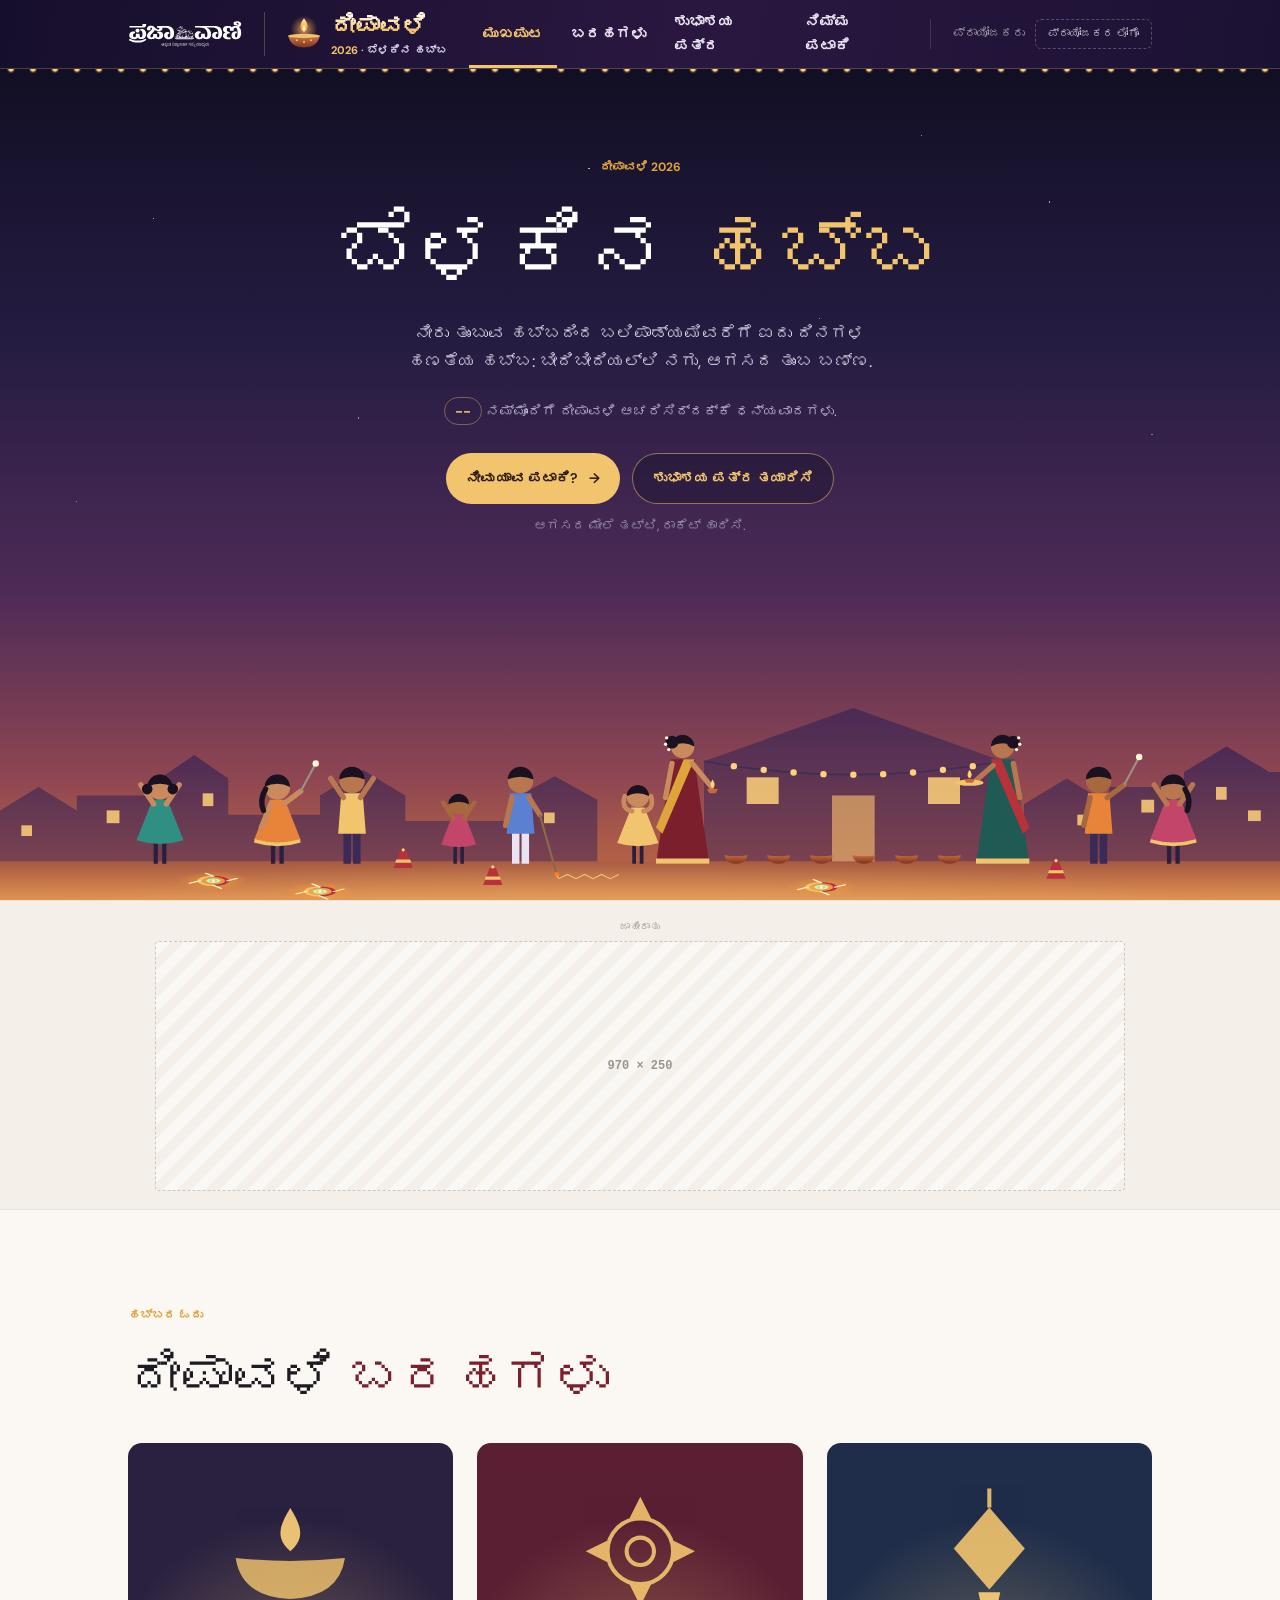
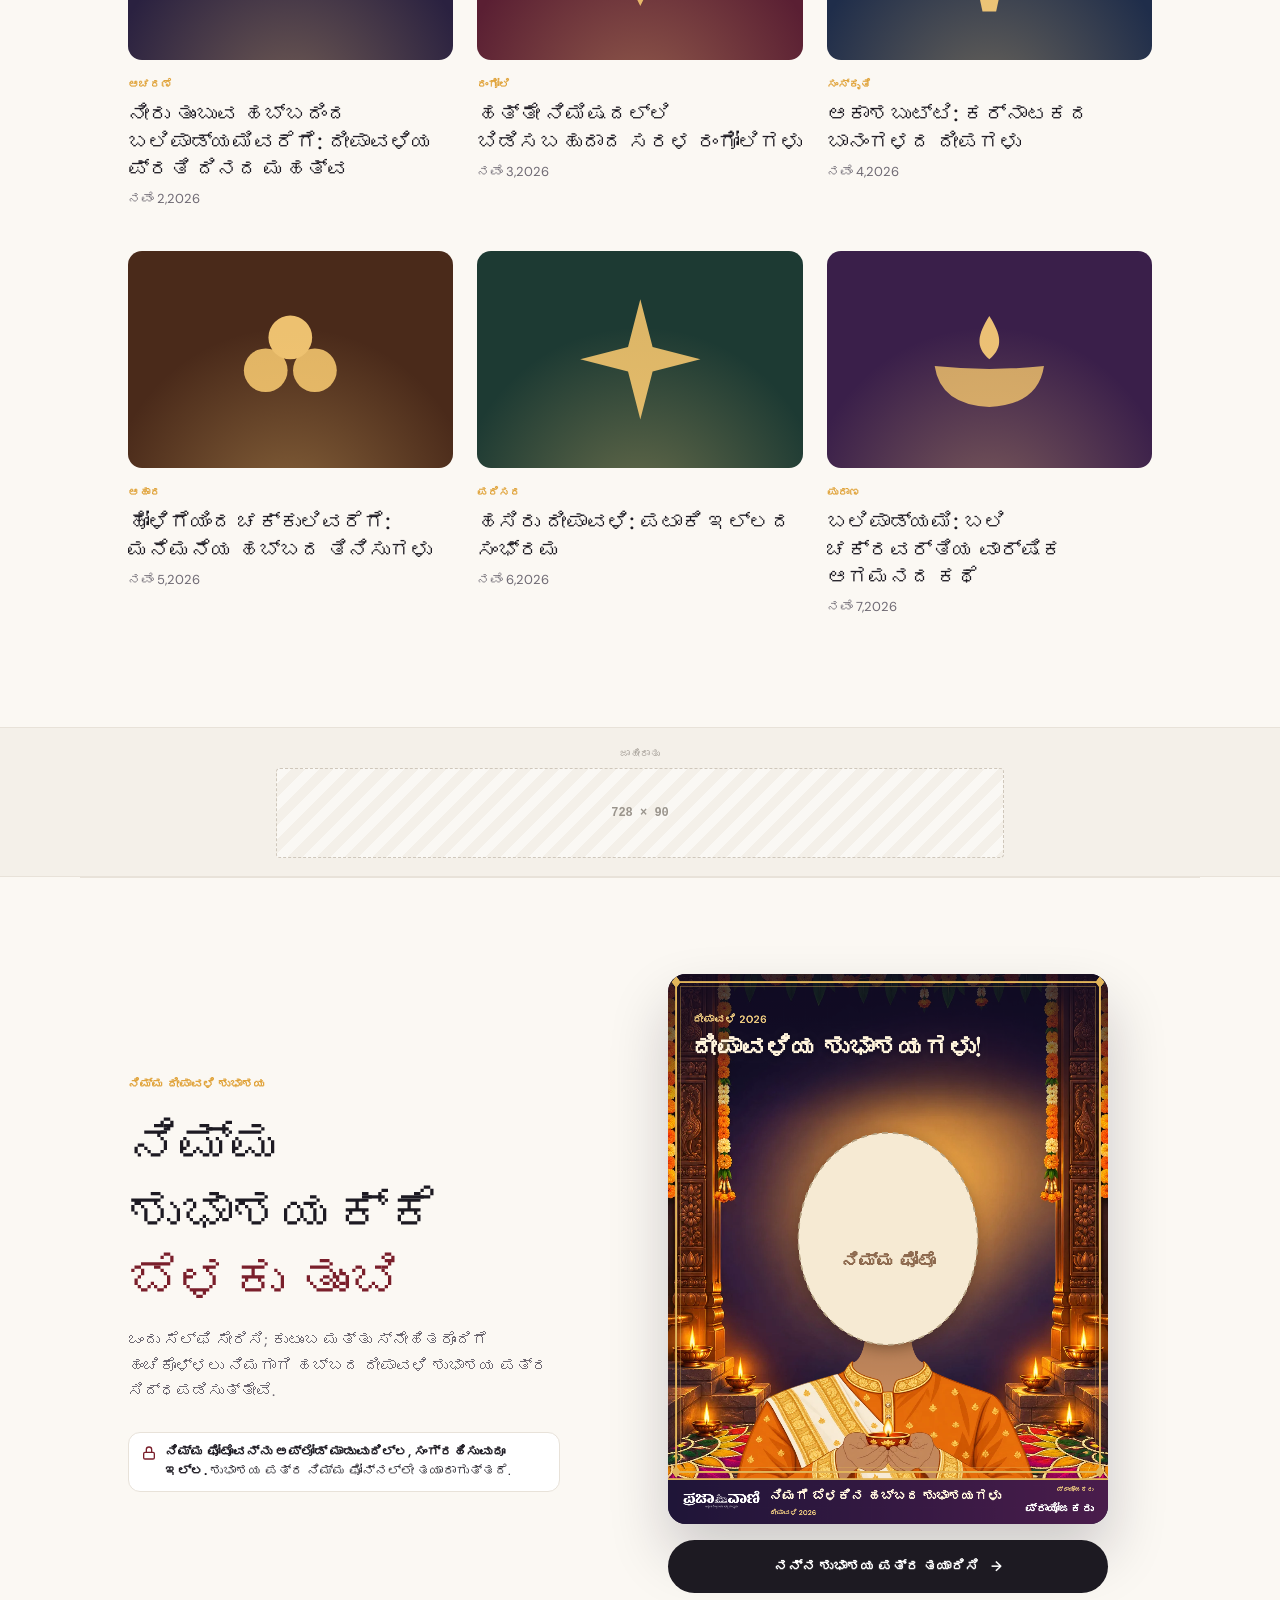
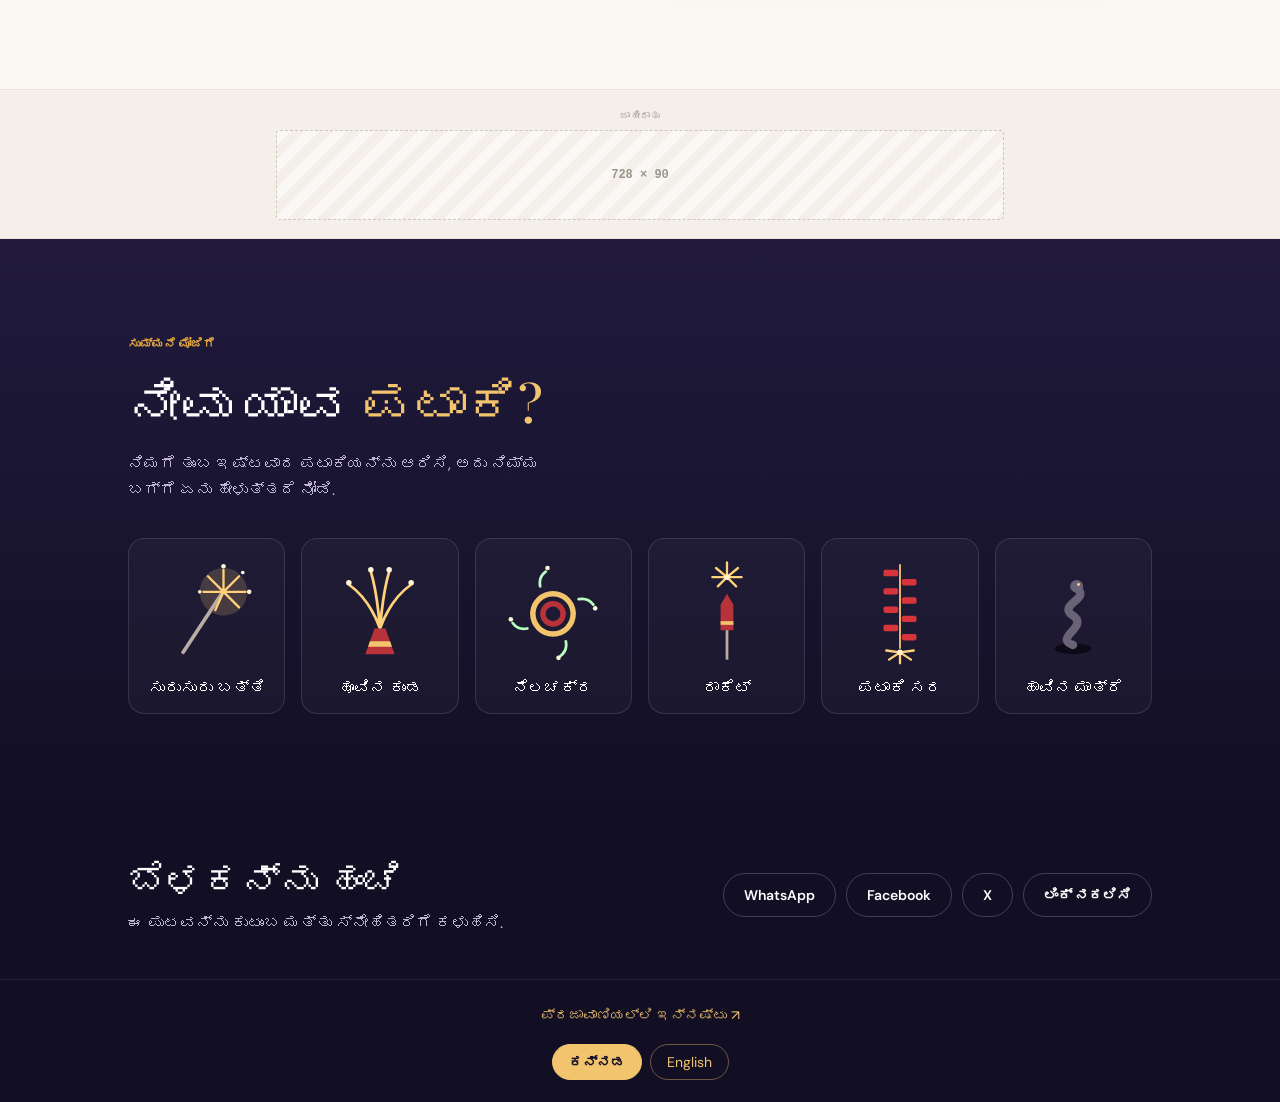
==== index.html @ b224aefa "Deepavali 2026 microsite for Prajavani Kannada-first festival page (index.html, built from the Engli" ====
<!doctype html>
<html lang="kn">
<head>
  <meta charset="utf-8">
  <meta name="viewport" content="width=device-width, initial-scale=1">
  <meta name="theme-color" content="#120f24">
  <link rel="icon" type="image/svg+xml" href="site/assets/favicon-pv.svg">
  <title>ದೀಪಾವಳಿ 2026 | ಪ್ರಜಾವಾಣಿ</title>
  <meta name="description" content="ಪ್ರಜಾವಾಣಿಯೊಂದಿಗೆ ದೀಪಾವಳಿ 2026 ಆಚರಿಸಿ: ಹಬ್ಬದ ಬರಹಗಳು, ನಿಮ್ಮದೇ ಶುಭಾಶಯ ಪತ್ರ, ಮತ್ತು ನೀವು ಯಾವ ಪಟಾಕಿ ಎಂದು ತಿಳಿಯಿರಿ.">
  <meta property="og:type" content="website">
  <meta property="og:site_name" content="ಪ್ರಜಾವಾಣಿ">
  <meta property="og:title" content="ದೀಪಾವಳಿ 2026 | ಪ್ರಜಾವಾಣಿ">
  <meta property="og:description" content="ನೀವು ಯಾವ ದೀಪಾವಳಿ ಪಟಾಕಿ? ತಿಳಿದುಕೊಳ್ಳಿ, ಹಬ್ಬದ ಬರಹಗಳನ್ನು ಓದಿ ಮತ್ತು ನಿಮ್ಮದೇ ಶುಭಾಶಯ ಪತ್ರ ತಯಾರಿಸಿ.">
  <link rel="alternate" hreflang="kn" href="index.html">
  <link rel="alternate" hreflang="en" href="index.en.html">
  <link rel="alternate" hreflang="x-default" href="index.html">
  <link rel="preconnect" href="https://fea.assettype.com" crossorigin>
  <link rel="preconnect" href="https://fonts.googleapis.com">
  <link rel="preconnect" href="https://fonts.gstatic.com" crossorigin>
  <link rel="stylesheet" href="https://fonts.googleapis.com/css2?family=DM+Sans:wght@400;500;600;700&family=Playfair+Display:ital,wght@0,500;0,600;1,500;1,600&display=swap">
  <link rel="stylesheet" href="site/style.css">
  <!-- Edition settings, generated by tools/build-kn.py from content/i18n/kn.json. Edit that file and rebuild;
       do not edit this page by hand. -->
  <script>window.DASARA_SITE = {"lang": "kn", "locale": "kn-IN", "publisher": "ಪ್ರಜಾವಾಣಿ", "publisherUrl": "https://www.prajavani.net/", "publisherLogo": "site/assets/prajavani-white.svg", "sponsor": "ಪ್ರಾಯೋಜಕರು", "sponsorUrl": "#", "sponsorLogo": "", "sponsorOnLight": true, "creativeSets": null, "storiesFile": "content/deepavali-stories.kn.json"};
  window.DASARA_STRINGS = {"countdown.days": "ದಿನಗಳಲ್ಲಿ ದೀಪಾವಳಿ · ಭಾನುವಾರ, ನವೆಂಬರ್ 8", "countdown.day": "ದಿನದಲ್ಲಿ ದೀಪಾವಳಿ · ಭಾನುವಾರ, ನವೆಂಬರ್ 8", "countdown.now": "ದೀಪಾವಳಿ ಬಂದೇಬಿಟ್ಟಿತು. ದೀಪಾವಳಿಯ ಶುಭಾಶಯಗಳು!", "countdown.after": "ನಮ್ಮೊಂದಿಗೆ ದೀಪಾವಳಿ ಆಚರಿಸಿದ್ದಕ್ಕೆ ಧನ್ಯವಾದಗಳು.", "stories.error": "ಬರಹಗಳನ್ನು ತೆರೆಯಲಾಗಲಿಲ್ಲ. ಇಂಟರ್ನೆಟ್ ಸಂಪರ್ಕ ಪರಿಶೀಲಿಸಿ, ಮತ್ತೆ ಪ್ರಯತ್ನಿಸಿ.", "ad.label": "ಜಾಹೀರಾತು", "share.text": "ನೀವು ಯಾವ ದೀಪಾವಳಿ ಪಟಾಕಿ? {publisher} ಜೊತೆ ತಿಳಿದುಕೊಳ್ಳಿ, ನಿಮ್ಮದೇ ಶುಭಾಶಯ ಪತ್ರ ತಯಾರಿಸಿ.", "share.copied": "ಲಿಂಕ್ ನಕಲಾಗಿದೆ ✓", "share.copyFailed": "ನಕಲಿಸಲಾಗಲಿಲ್ಲ", "share.copiedStatus": "ಲಿಂಕ್ ಕ್ಲಿಪ್‌ಬೋರ್ಡ್‌ಗೆ ನಕಲಾಗಿದೆ", "share.copyFailedStatus": "ಲಿಂಕ್ ನಕಲಿಸಲಾಗಲಿಲ್ಲ", "share.copy": "ಲಿಂಕ್ ನಕಲಿಸಿ", "greeting.status.badPhoto": "ಈ ಫೋಟೊ ತೆರೆಯಲಾಗಲಿಲ್ಲ. JPG ಅಥವಾ PNG ಫೋಟೊ ಪ್ರಯತ್ನಿಸಿ.", "greeting.status.finding": "ನಿಮ್ಮ ಮುಖ ಹುಡುಕಲಾಗುತ್ತಿದೆ…", "greeting.status.manyFaces": "ಒಂದಕ್ಕಿಂತ ಹೆಚ್ಚು ಮುಖಗಳಿವೆ; ದೊಡ್ಡ ಮುಖವನ್ನು ಬಳಸಲಾಗಿದೆ. ಸ್ಪಷ್ಟವಾಗಿ ಕತ್ತರಿಸಲು ನಿಮ್ಮೊಬ್ಬರದೇ ಫೋಟೊ ಬಳಸಿ.", "greeting.status.ready": "ಚೆನ್ನಾಗಿದೆ! ಉಡುಗೆ ಆಯ್ಕೆಮಾಡಿ, ಹಂಚಿಕೊಳ್ಳಿ.", "greeting.status.noFace": "ಮುಖ ಪತ್ತೆಯಾಗಲಿಲ್ಲ, ಹಾಗಾಗಿ ಫೋಟೊವನ್ನು ಮಧ್ಯದಲ್ಲಿ ಇರಿಸಲಾಗಿದೆ. ನೇರವಾಗಿ ನೋಡುವ ಸ್ಪಷ್ಟ ಸೆಲ್ಫಿ ಉತ್ತಮ.", "greeting.status.noDetector": "ಮುಖ ಪತ್ತೆ ಸೌಲಭ್ಯ ಸದ್ಯ ಲಭ್ಯವಿಲ್ಲ, ಹಾಗಾಗಿ ಫೋಟೊವನ್ನು ಮಧ್ಯದಲ್ಲಿ ಇರಿಸಲಾಗಿದೆ.", "greeting.status.cutting": "ನಿಮ್ಮ ಫೋಟೊ ಕತ್ತರಿಸಲಾಗುತ್ತಿದೆ…", "greeting.status.noCutout": "ಫೋಟೊವನ್ನು ಸ್ಪಷ್ಟವಾಗಿ ಕತ್ತರಿಸಲಾಗಲಿಲ್ಲ, ಹಾಗಾಗಿ ಮೃದು ಚೌಕಟ್ಟಿನಲ್ಲಿ ತೋರಿಸಲಾಗಿದೆ. ನಿಮ್ಮೊಬ್ಬರದೇ ಸ್ಪಷ್ಟ ಫೋಟೊ ಉತ್ತಮ.", "greeting.status.camera": "ಕ್ಯಾಮೆರಾ ತೆರೆಯಲಾಗುತ್ತಿದೆ… ಬ್ರೌಸರ್ ಕೇಳಿದರೆ ಅನುಮತಿ ನೀಡಿ.", "greeting.status.cameraFailed": "ಕ್ಯಾಮೆರಾ ತೆರೆಯಲಾಗಲಿಲ್ಲ. ಕ್ಯಾಮೆರಾ ಅನುಮತಿ ಪರಿಶೀಲಿಸಿ, ಅಥವಾ ಫೋಟೊ ಆಯ್ಕೆಮಾಡಿ.", "greeting.card.yourPhoto": "ನಿಮ್ಮ ಫೋಟೊ", "greeting.card.kicker": "ದೀಪಾವಳಿ 2026", "greeting.card.title": "ದೀಪಾವಳಿಯ ಶುಭಾಶಯಗಳು!", "greeting.card.lineNamed": "{name} ಅವರಿಂದ ದೀಪಾವಳಿಯ ಶುಭಾಶಯಗಳು", "greeting.card.line": "ನಿಮಗೆ ಬೆಳಕಿನ ಹಬ್ಬದ ಶುಭಾಶಯಗಳು", "greeting.card.bandNoLogo": "{publisher} · ದೀಪಾವಳಿ 2026", "greeting.card.presentedBy": "ಪ್ರಾಯೋಜಕರು", "greeting.mallige": "ಮಲ್ಲಿಗೆ", "greeting.hint.photoOnly": "ನಿಮ್ಮ ಫೋಟೊ ಆಯ್ಕೆಮಾಡಲು ಟ್ಯಾಪ್ ಮಾಡಿ, ಎಳೆದು ಸರಿಸಿ. ಗಾತ್ರ ಬದಲಿಸಲು ಮತ್ತು ತಿರುಗಿಸಲು ಎರಡು ಬೆರಳುಗಳಿಂದ ಹಿಗ್ಗಿಸಿ, ತಿರುಗಿಸಿ ಅಥವಾ ದುಂಡನೆಯ ಹಿಡಿಕೆಯನ್ನು ಎಳೆಯಿರಿ.", "greeting.hint.noPhoto": "ಪತ್ರಕ್ಕೆ ಬೆಳಕು ತುಂಬಲು ನಿಮ್ಮ ಫೋಟೊ ಸೇರಿಸಿ.", "greeting.hint.withPhoto": "ನಿಮ್ಮ ಫೋಟೊ ಅಥವಾ {name} ಆಯ್ಕೆಮಾಡಲು ಟ್ಯಾಪ್ ಮಾಡಿ, ಎಳೆದು ಸರಿಸಿ. ಗಾತ್ರ ಬದಲಿಸಲು ಮತ್ತು ತಿರುಗಿಸಲು ಎರಡು ಬೆರಳುಗಳಿಂದ ಹಿಗ್ಗಿಸಿ, ತಿರುಗಿಸಿ ಅಥವಾ ದುಂಡನೆಯ ಹಿಡಿಕೆಯನ್ನು ಎಳೆಯಿರಿ.", "greeting.hint": "{name} ಆಯ್ಕೆಮಾಡಲು ಟ್ಯಾಪ್ ಮಾಡಿ, ಎಳೆದು ಸರಿಸಿ. ಗಾತ್ರ ಬದಲಿಸಲು ಮತ್ತು ತಿರುಗಿಸಲು ಎರಡು ಬೆರಳುಗಳಿಂದ ಹಿಗ್ಗಿಸಿ, ತಿರುಗಿಸಿ ಅಥವಾ ದುಂಡನೆಯ ಹಿಡಿಕೆಯನ್ನು ಎಳೆಯಿರಿ.", "greeting.share.title": "ದೀಪಾವಳಿ ಶುಭಾಶಯ", "greeting.share.text": "ದೀಪಾವಳಿಯ ಶುಭಾಶಯಗಳು! ನಿಮ್ಮದೇ ಶುಭಾಶಯ ಪತ್ರ ಮಾಡಿ: {url}", "cracker.sparkler.name": "ಸುರುಸುರು ಬತ್ತಿ", "cracker.sparkler.meaning": "ಮೃದುವಾದ ಚಿನ್ನದ ಕಿಡಿಗಳನ್ನು ಸುರಿಸುವ, ಕೈಯಲ್ಲಿ ಹಿಡಿಯುವ ತಂತಿ: ಬಹುತೇಕ ಎಲ್ಲ ಮಕ್ಕಳು ಮೊದಲು ಹಿಡಿಯುವ ಪಟಾಕಿ.", "cracker.sparkler.personality": "ನೀವು ಆತ್ಮೀಯರು. ಪಕ್ಕದಲ್ಲಿರುವವರನ್ನು ಸದ್ದಿಲ್ಲದೆ, ನಿರಂತರವಾಗಿ ಬೆಳಗುತ್ತೀರಿ; ಎಲ್ಲರಿಗೂ ನೀವು ಹತ್ತಿರವಿರಬೇಕು.", "cracker.flowerpot.name": "ಹೂವಿನ ಕುಂಡ", "cracker.flowerpot.meaning": "ಅರಳುವ ಹೂವಿನಂತೆ ಕಿಡಿಗಳ ಕಾರಂಜಿಯನ್ನು ಚಿಮ್ಮಿಸುವ ಪುಟ್ಟ ಮಣ್ಣಿನ ಕುಂಡ.", "cracker.flowerpot.personality": "ಹಸನ್ಮುಖಿ, ಉದಾರಿ. ಪ್ರತಿ ಸಂದರ್ಭಕ್ಕೂ ಸ್ಪಂದಿಸುತ್ತೀರಿ, ಸದ್ದು ಮಾಡದೆಯೇ ಎಲ್ಲರ ಮುಖದಲ್ಲಿ ನಗು ಮೂಡಿಸುತ್ತೀರಿ.", "cracker.chakri.name": "ನೆಲಚಕ್ರ", "cracker.chakri.meaning": "ಬಣ್ಣ ಮತ್ತು ಬೆಳಕಿನ ವೃತ್ತದಲ್ಲಿ ನೆಲದ ಮೇಲೆ ಗಿರಗಿರನೆ ತಿರುಗುವ ಚಕ್ರ.", "cracker.chakri.personality": "ಸದಾ ಚುರುಕು, ಸದಾ ಚಲನೆ. ಯಾವುದೇ ಕೂಟವನ್ನು ಸಂಭ್ರಮವಾಗಿಸುತ್ತೀರಿ, ಎಲ್ಲರನ್ನೂ ಲವಲವಿಕೆಯಿಂದ ಇಡುತ್ತೀರಿ.", "cracker.rocket.name": "ರಾಕೆಟ್", "cracker.rocket.meaning": "ಬಾಟಲಿಯಿಂದ ಹಾರಿ, ರಾತ್ರಿಯ ಆಗಸದಲ್ಲಿ ಎತ್ತರಕ್ಕೆ ಚಿಮ್ಮಿ ನಕ್ಷತ್ರಗಳಾಗಿ ಸಿಡಿಯುತ್ತದೆ.", "cracker.rocket.personality": "ದೊಡ್ಡ ಕನಸುಗಾರರು, ಗುರಿ ಎತ್ತರದ್ದು. ಆತ್ಮವಿಶ್ವಾಸದಿಂದ ಮೇಲೇರುತ್ತೀರಿ, ಶಿಖರದ ನೋಟ ನಿಮಗಿಷ್ಟ.", "cracker.ladi.name": "ಪಟಾಕಿ ಸರ", "cracker.ladi.meaning": "ಒಂದರ ನಂತರ ಒಂದರಂತೆ ಸಿಡಿಯುತ್ತಲೇ ಹೋಗುವ ಪುಟ್ಟ ಪಟಾಕಿಗಳ ಉದ್ದನೆಯ ಸರ.", "cracker.ladi.personality": "ಕೂಟದ ಜೀವಾಳ. ಒಮ್ಮೆ ಶುರುವಾದರೆ ನಿಮ್ಮನ್ನು ತಡೆಯುವವರಿಲ್ಲ: ಉತ್ಸಾಹಿ, ಜೋರು, ಕಡೆಗಣಿಸಲಾಗದವರು.", "cracker.snake.name": "ಹಾವಿನ ಮಾತ್ರೆ", "cracker.snake.meaning": "ಹಚ್ಚಿದ ಕೂಡಲೇ ನಿಧಾನವಾಗಿ ಸುರುಳಿ ಸುತ್ತುವ ಉದ್ದನೆಯ ಬೂದಿಯ ಹಾವಾಗಿ ಬೆಳೆಯುವ ಪುಟ್ಟ ಕಪ್ಪು ಮಾತ್ರೆ.", "cracker.snake.personality": "ಶಾಂತ, ಕುತೂಹಲಿ, ಸ್ವಲ್ಪ ನಿಗೂಢ. ನಿಧಾನವಾಗಿ ಸಾಗುತ್ತೀರಿ, ಕೊನೆಗೆ ಎಲ್ಲರನ್ನೂ ಅಚ್ಚರಿಗೊಳಿಸುತ್ತೀರಿ."};</script>
  <script src="site/main.js" defer></script>
  <script src="site/greeting.js" type="module"></script>
</head>
<body>
  <a class="skip-link" href="#main">ಮುಖ್ಯ ವಿಷಯಕ್ಕೆ ಹೋಗಿ</a>

  <header class="top">
    <div class="top-inner">
      <a class="publisher" href="https://www.prajavani.net/" aria-label="ಪ್ರಜಾವಾಣಿ ಮುಖಪುಟ"><img src="site/assets/prajavani-white.svg" alt="ಪ್ರಜಾವಾಣಿ"></a>
      <a class="event-mark" href="#home" aria-label="ದೀಪಾವಳಿ 2026: ಮೇಲಕ್ಕೆ ಹೋಗಿ">
        <svg class="event-diya" viewBox="0 0 48 48" aria-hidden="true" focusable="false">
          <defs>
            <radialGradient id="mark-glow"><stop offset="0" stop-color="#ffd27a" stop-opacity=".75"/><stop offset="1" stop-color="#ff9f2e" stop-opacity="0"/></radialGradient>
            <linearGradient id="mark-flame" x2="0" y2="1"><stop offset="0" stop-color="#fff3c4"/><stop offset=".6" stop-color="#ffab3d"/><stop offset="1" stop-color="#ff7a1a"/></linearGradient>
            <linearGradient id="mark-clay" x2="0" y2="1"><stop offset="0" stop-color="#d27a45"/><stop offset="1" stop-color="#7c3420"/></linearGradient>
          </defs>
          <circle class="event-glow" cx="24" cy="18" r="17" fill="url(#mark-glow)"/>
          <g class="event-flame"><path d="M24 4c5.5 7.5 6.5 12.5 0 18-6.5-5.5-5.5-10.5 0-18z" fill="url(#mark-flame)"/><path d="M24 12c2.6 3.8 3 6.6 0 9.2-3-2.6-2.6-5.4 0-9.2z" fill="#fff6d6"/></g>
          <path d="M4 26q20 3.4 40 0-3 15-20 15T4 26z" fill="url(#mark-clay)"/>
          <ellipse cx="24" cy="26.4" rx="20" ry="2.6" fill="#f2c46d"/>
          <g fill="#f2c46d"><circle cx="15" cy="32" r="1.3"/><circle cx="24" cy="34" r="1.3"/><circle cx="33" cy="32" r="1.3"/></g>
        </svg>
        <span class="event-text"><strong>ದೀಪಾವಳಿ</strong><small><b>2026</b> · ಬೆಳಕಿನ ಹಬ್ಬ</small></span>
      </a>
      <nav class="top-nav" aria-label="ವಿಭಾಗಗಳು">
        <a href="#home" data-nav="home">ಮುಖಪುಟ</a><a href="#stories" data-nav="stories">ಬರಹಗಳು</a><a href="#greeting" data-nav="greeting">ಶುಭಾಶಯ ಪತ್ರ</a><a href="#crackers" data-nav="crackers">ನಿಮ್ಮ ಪಟಾಕಿ</a>
      </nav>
      <a class="sponsor" href="#" aria-label="ಪ್ರಾಯೋಜಕರ ಜಾಲತಾಣ"><span class="sponsor-label">ಪ್ರಾಯೋಜಕರು</span><span class="sponsor-logo" data-sponsor-logo>ಪ್ರಾಯೋಜಕರ ಲೋಗೊ</span></a>
      <button type="button" class="menu-button" aria-label="ಮೆನು ತೆರೆಯಿರಿ" aria-expanded="false" aria-controls="site-menu" data-menu-open><span></span><span></span><span></span></button>
    </div>
    <div class="sponsor-bar"><a class="sponsor" href="#" aria-label="ಪ್ರಾಯೋಜಕರ ಜಾಲತಾಣ"><span class="sponsor-label">ಪ್ರಾಯೋಜಕರು</span><span class="sponsor-logo" data-sponsor-logo>ಪ್ರಾಯೋಜಕರ ಲೋಗೊ</span></a></div>
  </header>

  <!-- Menu panel: opened from the header button (tablets) or the bottom bar (phones) -->
  <div class="site-menu" id="site-menu" hidden>
    <div class="site-menu-scrim" data-menu-close></div>
    <div class="site-menu-panel" role="dialog" aria-modal="true" aria-label="ಜಾಲತಾಣದ ಮೆನು" tabindex="-1">
      <button type="button" class="site-menu-close" aria-label="ಮೆನು ಮುಚ್ಚಿ" data-menu-close>×</button>
      <p class="site-menu-kicker">ದೀಪಾವಳಿ 2026</p>
      <nav class="site-menu-links" aria-label="ವಿಭಾಗಗಳು">
        <a href="#home" data-nav="home">ಮುಖಪುಟ <span>01</span></a><a href="#stories" data-nav="stories">ಬರಹಗಳು <span>02</span></a><a href="#greeting" data-nav="greeting">ಶುಭಾಶಯ ಪತ್ರ <span>03</span></a><a href="#crackers" data-nav="crackers">ನಿಮ್ಮ ಪಟಾಕಿ <span>04</span></a>
      </nav>
      <a class="site-menu-publisher" href="https://www.prajavani.net/">ಪ್ರಜಾವಾಣಿಯಲ್ಲಿ ಇನ್ನಷ್ಟು ↗</a>
    </div>
  </div>

  <main id="main">
    <section class="hero" id="home" aria-labelledby="hero-title">
      <div class="stars" aria-hidden="true"></div>
      <canvas class="fireworks" id="fireworks" aria-hidden="true"></canvas>
      <div class="hero-inner">
        <p class="eyebrow">ದೀಪಾವಳಿ 2026</p>
        <h1 id="hero-title">ಬೆಳಕಿನ <em>ಹಬ್ಬ</em></h1>
        <p class="hero-lede">ನೀರು ತುಂಬುವ ಹಬ್ಬದಿಂದ ಬಲಿಪಾಡ್ಯಮಿವರೆಗೆ ಐದು ದಿನಗಳ ಹಣತೆಯ ಹಬ್ಬ: ಬೀದಿಬೀದಿಯಲ್ಲಿ ನಗು, ಆಗಸದ ತುಂಬ ಬಣ್ಣ.</p>
        <p class="countdown" id="countdown" aria-live="off"><span class="countdown-num" id="countdown-num">--</span> <span id="countdown-text">ದಿನಗಳಲ್ಲಿ ದೀಪಾವಳಿ · ಭಾನುವಾರ, ನವೆಂಬರ್ 8</span></p>
        <div class="hero-actions"><a class="button button-gold" href="#crackers" data-track="cracker_cta">ನೀವು ಯಾವ ಪಟಾಕಿ? <span aria-hidden="true">→</span></a><a class="button button-ghost" href="#greeting" data-track="hero_greeting_cta">ಶುಭಾಶಯ ಪತ್ರ ತಯಾರಿಸಿ</a></div>
        <p class="hero-tip">ಆಗಸದ ಮೇಲೆ ತಟ್ಟಿ, ರಾಕೆಟ್ ಹಾರಿಸಿ.</p>
      </div>

      <!-- Deepavali night in the lane: children with sparklers, a flower pot, a ground chakri and a cracker
           string; ladies lighting diyas at the door. Moved by CSS; main.js adds the sparks at the
           [data-spark] points, pops the .ladi-cracker string and sends up the sky shots. -->
      <svg class="scene" viewBox="0 0 1200 320" preserveAspectRatio="xMidYMax slice" aria-hidden="true" focusable="false">
        <defs>
          <radialGradient id="scene-glow"><stop offset="0" stop-color="#ffd27a" stop-opacity=".9"/><stop offset=".45" stop-color="#ff9f2e" stop-opacity=".35"/><stop offset="1" stop-color="#ff9f2e" stop-opacity="0"/></radialGradient>
          <radialGradient id="scene-warm" cy=".9"><stop offset="0" stop-color="#ffd27a" stop-opacity=".45"/><stop offset="1" stop-color="#ffd27a" stop-opacity="0"/></radialGradient>
          <linearGradient id="scene-clay" x2="0" y2="1"><stop offset="0" stop-color="#c8693a"/><stop offset="1" stop-color="#7c3420"/></linearGradient>
          <linearGradient id="scene-flame" x2="0" y2="1"><stop offset="0" stop-color="#ffe6a3"/><stop offset=".6" stop-color="#ffab3d"/><stop offset="1" stop-color="#ff7a1a"/></linearGradient>
          <linearGradient id="scene-ground" x2="0" y2="1"><stop offset="0" stop-color="#a65a42"/><stop offset="1" stop-color="#e09150"/></linearGradient>
          <linearGradient id="scene-house" x2="0" y2="1"><stop offset="0" stop-color="#4a2a55"/><stop offset="1" stop-color="#7a4250"/></linearGradient>
        </defs>
        <!-- Houses along the lane, windows lit -->
        <path d="M0 284V236l36-22 36 22v-14h78v-16l32-22 32 22v34h86v-18l40-24 40 24v24h100v-20l40-22 40 22v58zM960 284v-54l40-24 40 24v-16h70v-14l40-24 40 24h10v84z" fill="url(#scene-house)"/>
        <path d="M660 284v-94l140-50 140 50v94z" fill="url(#scene-house)"/>
        <g fill="#ffd27a" opacity=".85"><rect x="20" y="250" width="10" height="10"/><rect x="100" y="236" width="12" height="12"/><rect x="190" y="220" width="10" height="12"/><rect x="250" y="252" width="12" height="10"/><rect x="330" y="232" width="10" height="10"/><rect x="420" y="256" width="12" height="10"/><rect x="510" y="238" width="10" height="10"/><rect x="1010" y="240" width="10" height="10"/><rect x="1070" y="226" width="12" height="12"/><rect x="1140" y="214" width="10" height="12"/><rect x="1170" y="236" width="12" height="10"/><rect x="700" y="205" width="30" height="25"/><rect x="870" y="205" width="30" height="25"/></g>
        <rect x="780" y="222" width="40" height="62" fill="#ffc46b" opacity=".6"/>
        <!-- String of lights on the eaves -->
        <path d="M660 190Q800 215 940 190" stroke="#3a2f55" stroke-width="1.5" fill="none"/>
        <g class="lights" fill="#ffd27a"><circle class="bulb" cx="688" cy="194.5" r="3"/><circle class="bulb" cx="716" cy="198" r="3"/><circle class="bulb" cx="744" cy="200.5" r="3"/><circle class="bulb" cx="772" cy="202" r="3"/><circle class="bulb" cx="800" cy="202.5" r="3"/><circle class="bulb" cx="828" cy="202" r="3"/><circle class="bulb" cx="856" cy="200.5" r="3"/><circle class="bulb" cx="884" cy="198" r="3"/><circle class="bulb" cx="912" cy="194.5" r="3"/></g>
        <!-- The floor: brightest at the front, lit by the lamps and crackers -->
        <rect y="284" width="1200" height="36" fill="url(#scene-ground)"/>
        <ellipse cx="600" cy="300" rx="700" ry="90" fill="url(#scene-warm)"/>

        <!-- Girl cheering at the ground chakri -->
        <g transform="translate(150 286)"><g class="hop" style="--d:.5s">
          <path d="M-6-24h4V0h-4zM2-24h4V0H2z" fill="#2a1f3d"/>
          <path d="M-7-60H7l15 38q-22 7-44 0z" fill="#2f8f83"/>
          <path d="M-6-56l-12-18M6-56l12-18" stroke="#c98a5e" stroke-width="5" stroke-linecap="round"/>
          <circle cy="-72" r="12" fill="#c98a5e"/>
          <path d="M-12-72a12 12 0 0 1 24 0q-12-6-24 0z" fill="#1a1220"/>
          <circle cx="-12" cy="-70" r="5" fill="#1a1220"/><circle cx="12" cy="-70" r="5" fill="#1a1220"/>
        </g></g>
        <!-- Ground chakri lying flat on the floor (squashed to an ellipse), spinning in a pool of light -->
        <g transform="translate(200 302)">
          <ellipse class="chakri-glow" rx="34" ry="9" fill="url(#scene-glow)"/>
          <g transform="scale(1 .32)"><g class="spin">
            <circle r="13" fill="none" stroke="#f2c46d" stroke-width="4"/>
            <path d="M0-13a13 13 0 0 1 0 26" stroke="#b8323a" stroke-width="4" fill="none"/>
            <circle r="5" fill="none" stroke="#b6ffbf" stroke-width="3"/>
            <path d="M13 0l9-7M-13 0l-9 7M0 13l7 9M0-13l-7-9" stroke="#fff6d6" stroke-width="2.5" stroke-linecap="round"/>
          </g></g>
          <circle data-spark="chakri" r="1.5" fill="#fff6d6"/>
        </g>
        <!-- Girl with a sparkler -->
        <g transform="translate(260 286)"><g class="hop">
          <path d="M-6-24h4V0h-4zM2-24h4V0H2z" fill="#2a1f3d"/>
          <path d="M-7-60H7l15 38q-22 7-44 0z" fill="#e8833a"/>
          <path d="M-21-23q21 6 42 0l1 3q-22 7-44 0z" fill="#f2c46d"/>
          <path d="M-6-56l-9 22" stroke="#c98a5e" stroke-width="5" stroke-linecap="round"/>
          <circle cy="-72" r="12" fill="#c98a5e"/>
          <path d="M-12-72a12 12 0 0 1 24 0q-12-6-24 0z" fill="#1a1220"/>
          <path d="M-11-70q-6 10-2 20" stroke="#1a1220" stroke-width="5" fill="none" stroke-linecap="round"/>
          <g transform="translate(6 -56)"><g class="arm arm-sparkler">
            <path d="M0 0l16-12" stroke="#c98a5e" stroke-width="5" stroke-linecap="round"/>
            <path d="M16-12l14-26" stroke="#9c8f88" stroke-width="2"/>
            <circle data-spark="sparkler" cx="30" cy="-38" r="3" fill="#fff6d6"/>
          </g></g>
        </g></g>
        <!-- Boy cheering at his flower pot -->
        <g transform="translate(330 286)"><g class="hop" style="--d:.35s">
          <path d="M-8-32h7V0h-7zM1-32h7V0H1z" fill="#3a2a55"/>
          <path d="M-10-66h20l3 38h-26z" fill="#f2c46d"/>
          <path d="M-8-62l-12-18M8-62l12-18" stroke="#b9774f" stroke-width="5" stroke-linecap="round"/>
          <circle cy="-78" r="12" fill="#b9774f"/>
          <path d="M-12-79a12 12 0 0 1 24 0q-12-5-24 0z" fill="#1a1220"/>
        </g></g>
        <g transform="translate(378 290)">
          <path d="M-9 0h18l-6-16h-6z" fill="#b8323a"/>
          <path d="M-7.5-5h15l-1-3h-13z" fill="#f2c46d"/>
          <circle data-spark="fountain" cy="-17" r="1.5" fill="#ffd27a"/>
        </g>
        <!-- Two more flower pots and two more ground chakris on the floor -->
        <g transform="translate(462 306)">
          <path d="M-9 0h18l-6-16h-6z" fill="#b8323a"/>
          <path d="M-7.5-5h15l-1-3h-13z" fill="#f2c46d"/>
          <circle data-spark="fountain" data-delay="2800" cy="-17" r="1.5" fill="#ffd27a"/>
        </g>
        <g transform="translate(990 300)">
          <path d="M-9 0h18l-6-16h-6z" fill="#b8323a"/>
          <path d="M-7.5-5h15l-1-3h-13z" fill="#f2c46d"/>
          <circle data-spark="fountain" data-delay="5600" cy="-17" r="1.5" fill="#ffd27a"/>
        </g>
        <g transform="translate(300 312)">
          <ellipse class="chakri-glow" rx="34" ry="9" fill="url(#scene-glow)"/>
          <g transform="scale(1 .32)"><g class="spin" style="animation-direction:reverse">
            <circle r="13" fill="none" stroke="#f2c46d" stroke-width="4"/>
            <path d="M0-13a13 13 0 0 1 0 26" stroke="#b8323a" stroke-width="4" fill="none"/>
            <circle r="5" fill="none" stroke="#b6ffbf" stroke-width="3"/>
            <path d="M13 0l9-7M-13 0l-9 7M0 13l7 9M0-13l-7-9" stroke="#fff6d6" stroke-width="2.5" stroke-linecap="round"/>
          </g></g>
          <circle data-spark="chakri" r="1.5" fill="#fff6d6"/>
        </g>
        <g transform="translate(770 308)">
          <ellipse class="chakri-glow" rx="34" ry="9" fill="url(#scene-glow)"/>
          <g transform="scale(1 .32)"><g class="spin">
            <circle r="13" fill="none" stroke="#f2c46d" stroke-width="4"/>
            <path d="M0-13a13 13 0 0 1 0 26" stroke="#b8323a" stroke-width="4" fill="none"/>
            <circle r="5" fill="none" stroke="#b6ffbf" stroke-width="3"/>
            <path d="M13 0l9-7M-13 0l-9 7M0 13l7 9M0-13l-7-9" stroke="#fff6d6" stroke-width="2.5" stroke-linecap="round"/>
          </g></g>
          <circle data-spark="chakri" r="1.5" fill="#fff6d6"/>
        </g>
        <!-- Little one jumping -->
        <g transform="translate(430 286) scale(.82)"><g class="hop" style="--d:.7s">
          <path d="M-6-22h4V0h-4zM2-22h4V0H2z" fill="#2a1f3d"/>
          <path d="M-7-56H7l13 34q-20 6-40 0z" fill="#c4456a"/>
          <path d="M-6-52l-12-18M6-52l12-18" stroke="#a8683f" stroke-width="5" stroke-linecap="round"/>
          <circle cy="-68" r="12" fill="#a8683f"/>
          <path d="M-12-68a12 12 0 0 1 24 0q-12-6-24 0z" fill="#1a1220"/>
        </g></g>
        <!-- Boy lighting the cracker string with a long stick -->
        <g transform="translate(488 286)">
          <path d="M-8-32h7V0h-7zM1-32h7V0H1z" fill="#e9e3f3"/>
          <path d="M-10-66h20l3 38h-26z" fill="#5b7fd1"/>
          <path d="M-8-62l-6 26" stroke="#b9774f" stroke-width="5" stroke-linecap="round"/>
          <circle cy="-78" r="12" fill="#b9774f"/>
          <path d="M-12-79a12 12 0 0 1 24 0q-12-5-24 0z" fill="#1a1220"/>
          <g transform="translate(8 -62)"><g class="arm arm-light">
            <path d="M0 0l10 16" stroke="#b9774f" stroke-width="5" stroke-linecap="round"/>
            <path d="M10 16l16 56" stroke="#8a6a4a" stroke-width="2"/>
            <circle cx="26" cy="72" r="2.2" fill="#ff7a1a"/>
          </g></g>
        </g>
        <!-- The cracker string (ladi) on the floor; main.js pops it one cracker at a time -->
        <polyline points="522,297 524,300 532,296 540,300 548,296 556,300 564,296 572,300 580,296" stroke="#f2c46d" stroke-width="1" fill="none"/>
        <g class="ladi-cracker" transform="translate(524 300) rotate(-20)"><rect x="-4" y="-2" width="8" height="4" rx="1" fill="#d8343c"/></g>
        <g class="ladi-cracker" transform="translate(532 296) rotate(20)"><rect x="-4" y="-2" width="8" height="4" rx="1" fill="#d8343c"/></g>
        <g class="ladi-cracker" transform="translate(540 300) rotate(-20)"><rect x="-4" y="-2" width="8" height="4" rx="1" fill="#d8343c"/></g>
        <g class="ladi-cracker" transform="translate(548 296) rotate(20)"><rect x="-4" y="-2" width="8" height="4" rx="1" fill="#d8343c"/></g>
        <g class="ladi-cracker" transform="translate(556 300) rotate(-20)"><rect x="-4" y="-2" width="8" height="4" rx="1" fill="#d8343c"/></g>
        <g class="ladi-cracker" transform="translate(564 296) rotate(20)"><rect x="-4" y="-2" width="8" height="4" rx="1" fill="#d8343c"/></g>
        <g class="ladi-cracker" transform="translate(572 300) rotate(-20)"><rect x="-4" y="-2" width="8" height="4" rx="1" fill="#d8343c"/></g>
        <g class="ladi-cracker" transform="translate(580 296) rotate(20)"><rect x="-4" y="-2" width="8" height="4" rx="1" fill="#d8343c"/></g>
        <!-- Girl covering her ears -->
        <g transform="translate(598 286) scale(.88)"><g class="hop" style="--d:.2s">
          <path d="M-6-24h4V0h-4zM2-24h4V0H2z" fill="#2a1f3d"/>
          <path d="M-7-60H7l15 38q-22 7-44 0z" fill="#f2c46d"/>
          <circle cy="-72" r="12" fill="#c98a5e"/>
          <path d="M-12-72a12 12 0 0 1 24 0q-12-6-24 0z" fill="#1a1220"/>
          <path d="M-6-56q-12-2-8-16M6-56q12-2 8-16" stroke="#c98a5e" stroke-width="5" fill="none" stroke-linecap="round"/>
        </g></g>

        <!-- Doorstep diyas, lit one by one -->
        <g class="step-diya" transform="translate(690 282)" style="--i:0"><circle class="glow" cy="-8" r="16" fill="url(#scene-glow)"/><path class="flame" d="M0-17c4 5 5 9 0 12-5-3-4-7 0-12z" fill="url(#scene-flame)"/><path d="M-11-4Q0-2 11-4 9 4 0 4-9 4-11-4z" fill="url(#scene-clay)"/></g>
        <g class="step-diya" transform="translate(730 282)" style="--i:1"><circle class="glow" cy="-8" r="16" fill="url(#scene-glow)"/><path class="flame" d="M0-17c4 5 5 9 0 12-5-3-4-7 0-12z" fill="url(#scene-flame)"/><path d="M-11-4Q0-2 11-4 9 4 0 4-9 4-11-4z" fill="url(#scene-clay)"/></g>
        <g class="step-diya" transform="translate(770 282)" style="--i:2"><circle class="glow" cy="-8" r="16" fill="url(#scene-glow)"/><path class="flame" d="M0-17c4 5 5 9 0 12-5-3-4-7 0-12z" fill="url(#scene-flame)"/><path d="M-11-4Q0-2 11-4 9 4 0 4-9 4-11-4z" fill="url(#scene-clay)"/></g>
        <g class="step-diya" transform="translate(810 282)" style="--i:3"><circle class="glow" cy="-8" r="16" fill="url(#scene-glow)"/><path class="flame" d="M0-17c4 5 5 9 0 12-5-3-4-7 0-12z" fill="url(#scene-flame)"/><path d="M-11-4Q0-2 11-4 9 4 0 4-9 4-11-4z" fill="url(#scene-clay)"/></g>
        <g class="step-diya" transform="translate(850 282)" style="--i:4"><circle class="glow" cy="-8" r="16" fill="url(#scene-glow)"/><path class="flame" d="M0-17c4 5 5 9 0 12-5-3-4-7 0-12z" fill="url(#scene-flame)"/><path d="M-11-4Q0-2 11-4 9 4 0 4-9 4-11-4z" fill="url(#scene-clay)"/></g>
        <g class="step-diya" transform="translate(890 282)" style="--i:5"><circle class="glow" cy="-8" r="16" fill="url(#scene-glow)"/><path class="flame" d="M0-17c4 5 5 9 0 12-5-3-4-7 0-12z" fill="url(#scene-flame)"/><path d="M-11-4Q0-2 11-4 9 4 0 4-9 4-11-4z" fill="url(#scene-clay)"/></g>

        <!-- Lady lighting the diyas -->
        <g transform="translate(640 286)">
          <path d="M-11-98h22l8 58 6 40h-50l6-40z" fill="#7a1f2b"/>
          <path d="M-25-5h50V0h-50z" fill="#f2c46d"/>
          <path d="M11-98l-30 70-6-6 26-64z" fill="#e0a43c"/>
          <path d="M-10-94l-6 32" stroke="#c98a5e" stroke-width="5" stroke-linecap="round"/>
          <circle cy="-110" r="11" fill="#c98a5e"/>
          <path d="M-11-110a11 11 0 0 1 22 0q-11-6-22 0z" fill="#1a1220"/>
          <circle cx="-10" cy="-114" r="6" fill="#1a1220"/>
          <g fill="#fff6d6"><circle cx="-15" cy="-118" r="1.6"/><circle cx="-16" cy="-112" r="1.6"/><circle cx="-13" cy="-107" r="1.6"/></g>
          <g transform="translate(9 -94)"><g class="arm arm-reach">
            <path d="M0 0l18 22" stroke="#c98a5e" stroke-width="5" stroke-linecap="round"/>
            <path d="M14 24h10l-2 4h-6z" fill="#c8693a"/>
            <path d="M19 15c2 3 3 6 0 8-3-2-2-5 0-8z" fill="#ffd27a"/>
          </g></g>
        </g>
        <!-- Lady with the aarti plate -->
        <g transform="translate(940 286)">
          <path d="M-11-98h22l8 58 6 40h-50l6-40z" fill="#1f5a55"/>
          <path d="M-25-5h50V0h-50z" fill="#f2c46d"/>
          <path d="M-11-98l30 70 6-6-26-64z" fill="#b8323a"/>
          <path d="M10-94l6 32" stroke="#b9774f" stroke-width="5" stroke-linecap="round"/>
          <circle cy="-110" r="11" fill="#b9774f"/>
          <path d="M-11-110a11 11 0 0 1 22 0q-11-6-22 0z" fill="#1a1220"/>
          <circle cx="10" cy="-114" r="6" fill="#1a1220"/>
          <g fill="#fff6d6"><circle cx="15" cy="-118" r="1.6"/><circle cx="16" cy="-112" r="1.6"/><circle cx="13" cy="-107" r="1.6"/></g>
          <g transform="translate(-9 -92)"><g class="arm arm-aarti">
            <path d="M0 0l-16 14" stroke="#b9774f" stroke-width="5" stroke-linecap="round"/>
            <ellipse cx="-22" cy="16" rx="13" ry="3" fill="#f2c46d"/>
            <path d="M-27 13h10l-2 3h-6z" fill="#c8693a"/>
            <path d="M-22 4c2 3 3 6 0 8-3-2-2-5 0-8z" fill="#ffd27a"/>
          </g></g>
        </g>

        <!-- Boy with a sparkler -->
        <g transform="translate(1030 286)"><g class="hop" style="--d:.9s">
          <path d="M-8-32h7V0h-7zM1-32h7V0H1z" fill="#3a2a55"/>
          <path d="M-10-66h20l3 38h-26z" fill="#e8833a"/>
          <path d="M-8-62l-6 26" stroke="#a8683f" stroke-width="5" stroke-linecap="round"/>
          <circle cy="-78" r="12" fill="#a8683f"/>
          <path d="M-12-79a12 12 0 0 1 24 0q-12-5-24 0z" fill="#1a1220"/>
          <g transform="translate(8 -62)"><g class="arm arm-sparkler" style="animation-delay:-.7s">
            <path d="M0 0l16-12" stroke="#a8683f" stroke-width="5" stroke-linecap="round"/>
            <path d="M16-12l14-26" stroke="#9c8f88" stroke-width="2"/>
            <circle data-spark="sparkler" cx="30" cy="-38" r="3" fill="#fff6d6"/>
          </g></g>
        </g></g>
        <!-- Girl jumping for joy -->
        <g transform="translate(1100 286)"><g class="hop" style="--d:1.1s">
          <path d="M-6-24h4V0h-4zM2-24h4V0H2z" fill="#2a1f3d"/>
          <path d="M-7-60H7l15 38q-22 7-44 0z" fill="#c4456a"/>
          <path d="M-21-23q21 6 42 0l1 3q-22 7-44 0z" fill="#f2c46d"/>
          <path d="M-6-56l-12-18M6-56l12-18" stroke="#b9774f" stroke-width="5" stroke-linecap="round"/>
          <circle cy="-72" r="12" fill="#b9774f"/>
          <path d="M-12-72a12 12 0 0 1 24 0q-12-6-24 0z" fill="#1a1220"/>
          <path d="M11-70q6 10 2 20" stroke="#1a1220" stroke-width="5" fill="none" stroke-linecap="round"/>
        </g></g>
      </svg>
    </section>

    <section class="ad-slot" data-ad-desktop="970x250" data-ad-mobile="320x50" aria-label="ಜಾಹೀರಾತು"></section>

    <section class="stories reveal" id="stories" aria-labelledby="stories-title">
      <div class="section-head">
        <p class="eyebrow">ಹಬ್ಬದ ಓದು</p>
        <h2 id="stories-title">ದೀಪಾವಳಿ <em>ಬರಹಗಳು</em></h2>
      </div>
      <div class="story-grid" id="story-grid" aria-live="polite"><p class="story-status">ಬರಹಗಳು ತೆರೆಯುತ್ತಿವೆ…</p></div>
    </section>

    <section class="ad-slot" data-ad-desktop="728x90" data-ad-mobile="300x250" aria-label="ಜಾಹೀರಾತು"></section>

    <section class="greeting-section reveal" id="greeting" aria-labelledby="greeting-title">
      <!-- A teaser (the demo card and a button); the maker opens full screen, like the Rajyotsava poster maker:
           a title bar, the card on a stage that stays in view, every choice in one panel, Download / Share at the foot. -->
      <div class="studio-bar">
        <p class="studio-title">ನಿಮ್ಮ ದೀಪಾವಳಿ ಶುಭಾಶಯ ಪತ್ರ</p>
        <button type="button" class="studio-close" id="greeting-close" aria-label="ಶುಭಾಶಯ ಪತ್ರ ಮುಚ್ಚಿ">✕</button>
      </div>
      <div class="greeting-inner">
        <div class="greeting-copy" id="greeting-panel">
          <div class="greeting-teaser">
            <p class="eyebrow">ನಿಮ್ಮ ದೀಪಾವಳಿ ಶುಭಾಶಯ</p>
            <h2 id="greeting-title">ನಿಮ್ಮ ಶುಭಾಶಯಕ್ಕೆ <em>ಬೆಳಕು ತುಂಬಿ</em></h2>
            <p class="section-intro">ಒಂದು ಸೆಲ್ಫಿ ಸೇರಿಸಿ; ಕುಟುಂಬ ಮತ್ತು ಸ್ನೇಹಿತರೊಂದಿಗೆ ಹಂಚಿಕೊಳ್ಳಲು ನಿಮಗಾಗಿ ಹಬ್ಬದ ದೀಪಾವಳಿ ಶುಭಾಶಯ ಪತ್ರ ಸಿದ್ಧಪಡಿಸುತ್ತೇವೆ.</p>
            <p class="greeting-tip greeting-privacy"><svg viewBox="0 0 24 24" aria-hidden="true" focusable="false" fill="none" stroke="currentColor" stroke-width="2" stroke-linecap="round" stroke-linejoin="round"><rect x="4" y="11" width="16" height="10" rx="2"/><path d="M8 11V7a4 4 0 0 1 8 0v4"/></svg><span><strong>ನಿಮ್ಮ ಫೋಟೊವನ್ನು ಅಪ್‌ಲೋಡ್ ಮಾಡುವುದಿಲ್ಲ, ಸಂಗ್ರಹಿಸುವುದೂ ಇಲ್ಲ.</strong> ಶುಭಾಶಯ ಪತ್ರ ನಿಮ್ಮ ಫೋನ್‌ನಲ್ಲೇ ತಯಾರಾಗುತ್ತದೆ.</span></p>
          </div>
          <div class="greeting-fields">
            <div class="field greeting-photo-step">
              <p class="field-label">ನಿಮ್ಮ ಫೋಟೊ</p>
              <div class="greeting-sources">
                <button type="button" class="button button-dark greeting-camera" id="greeting-camera" data-track="greeting_camera">ಸೆಲ್ಫಿ ತೆಗೆಯಿರಿ <span aria-hidden="true">◉</span></button>
              <label class="button greeting-upload" data-track="greeting_photo">ಫೋಟೊ ಆಯ್ಕೆಮಾಡಿ <span aria-hidden="true">＋</span><input type="file" id="greeting-photo" accept="image/*" class="visually-hidden"></label>
              <input type="file" id="greeting-capture" accept="image/*" capture="user" class="visually-hidden" tabindex="-1" aria-hidden="true">
              </div>
              <p class="greeting-tip">ಸಲಹೆ: ಉತ್ತಮ ಬೆಳಕಿನಲ್ಲಿ, ನೇರವಾಗಿ ನೋಡುತ್ತಿರುವ ನಿಮ್ಮೊಬ್ಬರದೇ ಸ್ಪಷ್ಟ ಫೋಟೊ ಬಳಸಿ.</p>
              <p class="greeting-tip greeting-privacy"><svg viewBox="0 0 24 24" aria-hidden="true" focusable="false" fill="none" stroke="currentColor" stroke-width="2" stroke-linecap="round" stroke-linejoin="round"><rect x="4" y="11" width="16" height="10" rx="2"/><path d="M8 11V7a4 4 0 0 1 8 0v4"/></svg><span><strong>ನಿಮ್ಮ ಫೋಟೊವನ್ನು ಅಪ್‌ಲೋಡ್ ಮಾಡುವುದಿಲ್ಲ, ಸಂಗ್ರಹಿಸುವುದೂ ಇಲ್ಲ.</strong> ಶುಭಾಶಯ ಪತ್ರ ನಿಮ್ಮ ಫೋನ್‌ನಲ್ಲೇ ತಯಾರಾಗುತ್ತದೆ.</span></p>
            </div>
            <dialog class="camera-dialog" id="camera-dialog" aria-label="ಸೆಲ್ಫಿ ತೆಗೆಯಿರಿ">
            <video id="camera-video" playsinline muted autoplay></video>
            <div class="camera-actions">
              <button type="button" class="button button-gold" id="camera-shutter">ಕ್ಲಿಕ್ ಮಾಡಿ <span aria-hidden="true">◉</span></button>
              <button type="button" class="button greeting-download" id="camera-cancel">ರದ್ದುಮಾಡಿ</button>
            </div>
          </dialog>
            <fieldset class="field greeting-outfit-set">
              <legend class="field-label">ಉಡುಗೆ</legend>
              <div class="greeting-outfits">
                <label><input type="radio" name="greeting-outfit" value="kurta" checked> ಕುರ್ತಾ</label>
            <label><input type="radio" name="greeting-outfit" value="panche"> ಪಂಚೆ</label>
            <label><input type="radio" name="greeting-outfit" value="saree"> ಸೀರೆ</label>
            <label><input type="radio" name="greeting-outfit" value="langa"> ಲಂಗ ದಾವಣಿ</label>
              </div>
            </fieldset>
            <fieldset class="field greeting-pose-set">
              <legend class="field-label">ಭಂಗಿ</legend>
              <div class="greeting-outfits">
                <label><input type="radio" name="greeting-pose" value="namaste" checked> ಹಣತೆ</label>
            <label><input type="radio" name="greeting-pose" value="wave"> ಸುರುಸುರು ಬತ್ತಿ</label>
              </div>
            </fieldset>
            <fieldset class="field greeting-scene-set">
              <legend class="field-label">ಹಿನ್ನೆಲೆ</legend>
              <div class="greeting-outfits">
                <label><input type="radio" name="greeting-scene" value="doorstep" checked><img src="site/assets/deepavali/bg-doorstep-thumb.webp" alt="" width="144" height="180"><span class="scene-name">ಹೊಸ್ತಿಲು</span></label>
            <label><input type="radio" name="greeting-scene" value="night-sky"><img src="site/assets/deepavali/bg-night-sky-thumb.webp" alt="" width="144" height="180"><span class="scene-name">ಆಕಾಶಬುಟ್ಟಿ</span></label>
            <label><input type="radio" name="greeting-scene" value="fireworks"><img src="site/assets/deepavali/bg-fireworks-thumb.webp" alt="" width="144" height="180"><span class="scene-name">ಬಾಣಬಿರುಸು</span></label>
            <label><input type="radio" name="greeting-scene" value="lakshmi-puja"><img src="site/assets/deepavali/bg-lakshmi-puja-thumb.webp" alt="" width="144" height="180"><span class="scene-name">ಲಕ್ಷ್ಮೀ ಪೂಜೆ</span></label>
            <label><input type="radio" name="greeting-scene" value="balipadyami"><img src="site/assets/deepavali/bg-balipadyami-thumb.webp" alt="" width="144" height="180"><span class="scene-name">ಬಲಿಪಾಡ್ಯಮಿ</span></label>
              </div>
            </fieldset>
            <div class="field greeting-name-step">
              <label class="field-label" for="greeting-name">ನಿಮ್ಮ ಹೆಸರು (ಐಚ್ಛಿಕ)</label>
              <span class="greeting-name"><input type="text" id="greeting-name" maxlength="20" placeholder="ನಿಮ್ಮ ಹೆಸರು (ಐಚ್ಛಿಕ)" autocomplete="given-name"></span>
            </div>
          </div>
        </div>
        <div class="greeting-preview">
          <canvas id="greeting-canvas" width="1080" height="1350" tabindex="0" role="img" aria-label="ನಿಮ್ಮ ದೀಪಾವಳಿ ಶುಭಾಶಯ ಪತ್ರದ ಮುನ್ನೋಟ. ನಿಮ್ಮ ಫೋಟೊ ಅಥವಾ ಸೀರೆ, ಲಂಗ ದಾವಣಿಯೊಂದಿಗಿನ ಮಲ್ಲಿಗೆಯನ್ನು ಸ್ಪರ್ಶಿಸಿ ಆಯ್ಕೆಮಾಡಿ, ನಂತರ ಎಳೆದು ಸರಿಸಿ. ಗಾತ್ರ ಬದಲಿಸಲು ಮತ್ತು ತಿರುಗಿಸಲು ಎರಡು ಬೆರಳುಗಳಿಂದ ಹಿಗ್ಗಿಸಿ, ತಿರುಗಿಸಿ ಅಥವಾ ಮೂಲೆಯಲ್ಲಿರುವ ದುಂಡನೆಯ ಹಿಡಿಕೆಯನ್ನು ಎಳೆಯಿರಿ. ಕೀಬೋರ್ಡ್: Enter ಕೀಲಿ ಫೋಟೊ ಮತ್ತು ಮಲ್ಲಿಗೆಯ ನಡುವೆ ಬದಲಿಸುತ್ತದೆ, ಬಾಣದ ಕೀಲಿಗಳು ಸರಿಸುತ್ತವೆ, ಪ್ಲಸ್ ಮತ್ತು ಮೈನಸ್ ಗಾತ್ರ ಬದಲಿಸುತ್ತವೆ, ಚೌಕ ಆವರಣಗಳು ತಿರುಗಿಸುತ್ತವೆ."></canvas>
          <div class="greeting-adjust">
            <p class="greeting-hint" id="greeting-hint">ಪತ್ರಕ್ಕೆ ಬೆಳಕು ತುಂಬಲು ನಿಮ್ಮ ಫೋಟೊ ಸೇರಿಸಿ.</p>
            <button type="button" class="greeting-reset" id="greeting-reset" hidden>ಸ್ಥಾನ ಮರುಹೊಂದಿಸಿ</button>
          </div>
          <button type="button" class="button button-dark greeting-open" id="greeting-open" data-track="greeting_studio_open">ನನ್ನ ಶುಭಾಶಯ ಪತ್ರ ತಯಾರಿಸಿ <span aria-hidden="true">→</span></button>
        </div>
      </div>
      <div class="studio-foot">
        <p class="greeting-status" id="greeting-status" role="status"></p>
        <button type="button" class="button greeting-download" id="greeting-download" data-track="greeting_download" disabled>ಡೌನ್‌ಲೋಡ್ <span aria-hidden="true">↓</span></button>
        <button type="button" class="button button-gold" id="greeting-share" data-track="greeting_share" hidden disabled>ಪತ್ರ ಹಂಚಿಕೊಳ್ಳಿ <span aria-hidden="true">↗</span></button>
      </div>
    </section>

    <section class="ad-slot" data-ad-desktop="728x90" data-ad-mobile="320x50" aria-label="ಜಾಹೀರಾತು"></section>

    <section class="crackers reveal" id="crackers" aria-labelledby="crackers-title">
      <div class="crackers-inner">
        <div class="section-head">
          <p class="eyebrow">ಸುಮ್ಮನೆ ಮೋಜಿಗೆ</p>
          <h2 id="crackers-title">ನೀವು ಯಾವ <em>ಪಟಾಕಿ?</em></h2>
          <p class="section-intro">ನಿಮಗೆ ತುಂಬ ಇಷ್ಟವಾದ ಪಟಾಕಿಯನ್ನು ಆರಿಸಿ, ಅದು ನಿಮ್ಮ ಬಗ್ಗೆ ಏನು ಹೇಳುತ್ತದೆ ನೋಡಿ.</p>
        </div>
        <div class="cracker-grid" role="group" aria-label="ಪಟಾಕಿ ಆರಿಸಿ">
          <button type="button" class="cracker" data-cracker="sparkler" aria-pressed="false"><svg viewBox="0 0 120 120" aria-hidden="true" focusable="false"><circle cx="78" cy="38" r="26" fill="#ffd27a" opacity=".18"/><path d="M34 104 76 40" stroke="#b8aca4" stroke-width="4" stroke-linecap="round"/><path d="M78 38V14M78 38h24M78 38l17-17M78 38l17 17M78 38H56M78 38 61 21M78 38l-9 20" stroke="#ffd27a" stroke-width="2.5" stroke-linecap="round"/><g fill="#fff6d6"><circle cx="78" cy="10" r="2.5"/><circle cx="106" cy="38" r="2.5"/><circle cx="99" cy="17" r="2"/><circle cx="52" cy="38" r="2"/></g></svg><span>ಸುರುಸುರು ಬತ್ತಿ</span></button>
          <button type="button" class="cracker" data-cracker="flowerpot" aria-pressed="false"><svg viewBox="0 0 120 120" aria-hidden="true" focusable="false"><path d="M60 78C52 56 40 40 26 30M60 78C58 54 56 36 50 16M60 78c2-24 4-42 10-62M60 78c8-22 20-38 34-48" stroke="#ffd27a" stroke-width="3" fill="none" stroke-linecap="round"/><g fill="#fff6d6"><circle cx="26" cy="28" r="3"/><circle cx="50" cy="14" r="3"/><circle cx="70" cy="14" r="3"/><circle cx="94" cy="28" r="3"/></g><path d="M44 106h32l-10-28H54z" fill="#b8323a"/><path d="M47 98h26l-2-6H49z" fill="#f2c46d"/></svg><span>ಹೂವಿನ ಕುಂಡ</span></button>
          <button type="button" class="cracker" data-cracker="chakri" aria-pressed="false"><svg viewBox="0 0 120 120" aria-hidden="true" focusable="false"><circle cx="60" cy="62" r="22" fill="none" stroke="#f2c46d" stroke-width="6"/><circle cx="60" cy="62" r="11" fill="none" stroke="#b8323a" stroke-width="6"/><path d="M88 46q10-2 16 6M32 78q-10 2-16-6M74 92q2 10-6 16M46 32q-2-10 6-16" stroke="#b6ffbf" stroke-width="3" stroke-linecap="round" fill="none"/><g fill="#fff6d6"><circle cx="106" cy="56" r="2.5"/><circle cx="14" cy="68" r="2.5"/><circle cx="66" cy="110" r="2.5"/><circle cx="54" cy="12" r="2.5"/></g></svg><span>ನೆಲಚಕ್ರ</span></button>
          <button type="button" class="cracker" data-cracker="rocket" aria-pressed="false"><svg viewBox="0 0 120 120" aria-hidden="true" focusable="false"><path d="M60 112V70" stroke="#b8aca4" stroke-width="3"/><path d="M53 80V52l7-12 7 12v28z" fill="#b8323a"/><path d="M53 70h14v4H53z" fill="#f2c46d"/><path d="M60 22V6M60 22l12-10M60 22 48 12M60 22h16M60 22H44M60 22l10 10M60 22 50 32" stroke="#ffd27a" stroke-width="2.5" stroke-linecap="round"/><circle cx="60" cy="22" r="3" fill="#fff6d6"/></svg><span>ರಾಕೆಟ್</span></button>
          <button type="button" class="cracker" data-cracker="ladi" aria-pressed="false"><svg viewBox="0 0 120 120" aria-hidden="true" focusable="false"><path d="M60 8v92" stroke="#f2c46d" stroke-width="2"/><g fill="#d8343c"><rect x="42" y="14" width="16" height="7" rx="2"/><rect x="62" y="24" width="16" height="7" rx="2"/><rect x="42" y="34" width="16" height="7" rx="2"/><rect x="62" y="44" width="16" height="7" rx="2"/><rect x="42" y="54" width="16" height="7" rx="2"/><rect x="62" y="64" width="16" height="7" rx="2"/><rect x="42" y="74" width="16" height="7" rx="2"/><rect x="62" y="84" width="16" height="7" rx="2"/></g><path d="M60 104l-12 8M60 104l12 8M60 104v12M60 104l-15-2M60 104l15-2" stroke="#ffd27a" stroke-width="2.5" stroke-linecap="round"/><circle cx="60" cy="104" r="3" fill="#fff6d6"/></svg><span>ಪಟಾಕಿ ಸರ</span></button>
          <button type="button" class="cracker" data-cracker="snake" aria-pressed="false"><svg viewBox="0 0 120 120" aria-hidden="true" focusable="false"><ellipse cx="60" cy="100" rx="20" ry="6" fill="#0d0a18"/><path d="M60 96c-22-8 18-20 0-32s20-18 4-30" stroke="#6a6276" stroke-width="9" fill="none" stroke-linecap="round"/><circle cx="64" cy="32" r="7" fill="#6a6276"/><circle cx="66" cy="30" r="1.6" fill="#ffd27a"/></svg><span>ಹಾವಿನ ಮಾತ್ರೆ</span></button>
        </div>
        <div class="cracker-result" id="cracker-result" aria-live="polite" hidden>
          <div class="cracker-result-art" id="cracker-result-art"></div>
          <div>
            <p class="eyebrow">ನೀವು</p>
            <h3 id="cracker-result-name"></h3>
            <p class="cracker-meaning" id="cracker-meaning"></p>
            <p class="cracker-personality" id="cracker-personality"></p>
            <a class="button button-gold" href="#greeting">ನಿಮ್ಮ ಶುಭಾಶಯ ಪತ್ರ ತಯಾರಿಸಿ <span aria-hidden="true">→</span></a>
          </div>
        </div>
      </div>
    </section>
  </main>

  <section class="share reveal" id="share" aria-labelledby="share-title">
    <div class="share-inner">
      <div><h2 id="share-title">ಬೆಳಕನ್ನು ಹಂಚಿ</h2><p class="share-copy">ಈ ಪುಟವನ್ನು ಕುಟುಂಬ ಮತ್ತು ಸ್ನೇಹಿತರಿಗೆ ಕಳುಹಿಸಿ.</p></div>
      <div class="share-buttons">
        <button type="button" class="share-btn" id="share-native" data-track="share_native" hidden>ಹಂಚಿಕೊಳ್ಳಿ</button>
        <a class="share-btn" id="share-whatsapp" href="#" target="_blank" rel="noopener noreferrer" data-track="share_whatsapp">WhatsApp</a>
        <a class="share-btn" id="share-facebook" href="#" target="_blank" rel="noopener noreferrer" data-track="share_facebook">Facebook</a>
        <a class="share-btn" id="share-x" href="#" target="_blank" rel="noopener noreferrer" data-track="share_x">X</a>
        <button type="button" class="share-btn" id="share-copy" data-track="share_copy">ಲಿಂಕ್ ನಕಲಿಸಿ</button>
      </div>
    </div>
    <p class="visually-hidden" id="share-status" role="status"></p>
  </section>

  <footer class="footer">
    <a href="https://www.prajavani.net/">ಪ್ರಜಾವಾಣಿಯಲ್ಲಿ ಇನ್ನಷ್ಟು ↗</a>
    <p class="footer-lang" role="group" aria-label="ಭಾಷೆ">
      <span aria-current="true">ಕನ್ನಡ</span>
      <a href="index.en.html" hreflang="en" lang="en" data-track="footer_lang_en">English</a>
    </p>
  </footer>

  <!-- Phones: bottom bar with the sections and the menu -->
  <nav class="bottom-nav" aria-label="ವಿಭಾಗಗಳು">
    <a href="#home" class="bottom-nav-item" data-nav="home"><svg viewBox="0 0 24 24" aria-hidden="true" focusable="false"><path d="M3 11l9-7 9 7M5.5 9.5V20h13V9.5"/></svg><span>ಮುಖಪುಟ</span></a>
    <a href="#stories" class="bottom-nav-item" data-nav="stories"><svg viewBox="0 0 24 24" aria-hidden="true" focusable="false"><path d="M5 4h14v16H5zM8.5 9h7M8.5 13h7M8.5 17h4"/></svg><span>ಬರಹಗಳು</span></a>
    <a href="#greeting" class="bottom-nav-item" data-nav="greeting"><svg viewBox="0 0 24 24" aria-hidden="true" focusable="false"><rect x="3.5" y="5" width="17" height="14" rx="2"/><path d="M3.5 8l8.5 5.5L20.5 8"/></svg><span>ಪತ್ರ</span></a>
    <a href="#crackers" class="bottom-nav-item" data-nav="crackers"><svg viewBox="0 0 24 24" aria-hidden="true" focusable="false"><path d="M12 21v-7M9.5 14V9l2.5-3 2.5 3v5zM12 3V1.5M16 4.5l1-1M8 4.5l-1-1"/></svg><span>ಪಟಾಕಿ</span></a>
    <button type="button" class="bottom-nav-item" aria-label="ಮೆನು ತೆರೆಯಿರಿ" aria-expanded="false" aria-controls="site-menu" data-menu-open><svg viewBox="0 0 24 24" aria-hidden="true" focusable="false"><path d="M4 7h16M4 12h16M4 17h16"/></svg><span>ಮೆನು</span></button>
  </nav>

</body>
</html>
---- site/style.css ----
/* Deepavali 2026 · Prajavani microsite. Minimal: a night-sky hero with a Deepavali night scene, then calm
   light sections. One serif for headings, one sans for text, gold as the only accent. */
:root{
  --night:#120f24;--night-2:#211a3d;--gold:#f2c46d;--gold-2:#e0a43c;--flame:#ff9f2e;
  --paper:#fbf8f3;--white:#fff;--ink:#1d1a22;--muted:#6d6872;--line:#e8e2d9;
  --maroon:#7a1f2b;--saffron:#e9a93a;
  --serif:'Playfair Display',Georgia,serif;--sans:'DM Sans',Arial,sans-serif;
  --wrap:1120px;--pad:clamp(20px,5vw,48px)
}
*{box-sizing:border-box}
html{scroll-behavior:smooth;scroll-padding-top:76px}
@media(max-width:767px){html{scroll-padding-top:0}}
body{margin:0;background:var(--paper);color:var(--ink);font:16px/1.6 var(--sans);-webkit-font-smoothing:antialiased}
a{color:inherit}button,input{font:inherit}
img{max-width:100%}
.visually-hidden{position:absolute!important;width:1px;height:1px;overflow:hidden;clip:rect(0 0 0 0);white-space:nowrap}
.skip-link{position:absolute;left:8px;top:-60px;z-index:300;background:var(--white);color:var(--ink);padding:10px 16px;font-weight:700;text-decoration:none}.skip-link:focus{top:8px}
a:focus-visible,button:focus-visible,input:focus-visible,canvas:focus-visible{outline:2px solid var(--gold);outline-offset:3px}
.eyebrow{margin:0 0 14px;font-size:12px;font-weight:700;letter-spacing:.22em;text-transform:uppercase;color:var(--gold-2)}
em{font-style:italic;font-weight:500}

/* Buttons */
.button{display:inline-flex;align-items:center;gap:12px;padding:13px 20px;border:0;border-radius:999px;text-decoration:none;font-size:14px;font-weight:600;cursor:pointer}
.button-gold{background:var(--gold);color:#2a1a10}.button-gold:hover{background:#f6d38d}
.button-dark{background:var(--ink);color:#fff}.button-dark:hover{background:#000}
/* Header: the Prajavani logo, the Deepavali wordmark, the sections and the sponsor. Phones get a
   sponsor strip under it and a bottom bar; tablets a menu button. A string of lamps hangs below. */
.top{position:sticky;top:0;z-index:100;background:linear-gradient(100deg,#160f2c,#2a1740 55%,#1b1233);color:#fff;border-bottom:1px solid #f2c46d40}
.top:after{content:"";position:absolute;left:0;right:0;bottom:-7px;height:6px;pointer-events:none;background:radial-gradient(circle at 50% 0,#ffd27a 2px,#ffd27a55 3px,transparent 4.5px) 0 0/22px 6px repeat-x}
.top-inner{max-width:var(--wrap);margin:0 auto;height:68px;padding:0 var(--pad);display:flex;align-items:center;gap:22px}
.publisher img{display:block;height:28px;width:auto}
.event-mark{display:flex;align-items:center;gap:8px;padding-left:20px;border-left:1px solid #f2c46d44;color:#fff;text-decoration:none;line-height:1}
.event-diya{flex:none;width:38px;height:38px;overflow:visible}
.event-flame{transform-box:fill-box;transform-origin:50% 100%;animation:flicker 1.6s ease-in-out infinite}
.event-glow{animation:mark-glow 2.4s ease-in-out infinite alternate}
@keyframes mark-glow{from{opacity:.55}to{opacity:1}}
.event-text{display:flex;flex-direction:column}
.event-text strong{font:italic 600 26px/1 var(--serif);letter-spacing:.01em;background:linear-gradient(180deg,#fff6dc 15%,#f2c46d 60%,#e0a43c);-webkit-background-clip:text;background-clip:text;color:transparent;padding-bottom:2px}
.event-text small{margin-top:3px;font-size:9px;font-weight:600;letter-spacing:.2em;text-transform:uppercase;color:#d9cfe9;white-space:nowrap}
.event-text small b{color:var(--gold)}
html[lang="kn"] .event-text strong{font:700 24px/1.15 var(--sans);letter-spacing:0}
html[lang="kn"] .event-text small{font-size:11px;letter-spacing:.02em;text-transform:none}
.top-nav{display:flex;align-self:stretch;margin-left:auto}
.top-nav a{display:flex;align-items:center;padding:3px 14px 0;border-bottom:3px solid transparent;color:#e9e3f3;text-decoration:none;font-size:13px;font-weight:600;letter-spacing:.06em}
.top-nav a:hover{color:#fff;background:#ffffff0d}
.top-nav a.is-active{color:var(--gold);border-bottom-color:var(--gold)}
html[lang="kn"] .top-nav a{font-size:15px;letter-spacing:0}
.sponsor{display:flex;align-items:center;gap:10px;text-decoration:none;padding-left:22px;border-left:1px solid #ffffff22}
.sponsor-label{font-size:10px;letter-spacing:.18em;text-transform:uppercase;opacity:.6}
html[lang="kn"] .sponsor-label{font-size:12px;letter-spacing:0}
.sponsor-logo{display:grid;place-items:center;height:30px;padding:0 12px;border:1px dashed #ffffff55;border-radius:6px;font-size:11px;opacity:.75;white-space:nowrap}
.sponsor-logo img{display:block;height:30px;width:auto}
.sponsor-bar{display:none}
.menu-button{display:none;flex:none;flex-direction:column;justify-content:center;gap:5px;width:44px;height:44px;padding:0 11px;border:1px solid #f2c46d55;border-radius:999px;background:none;cursor:pointer}
.menu-button span{display:block;height:2px;border-radius:2px;background:var(--gold)}
@media(max-width:1099px){.top-nav{display:none}.top .sponsor{margin-left:auto}.menu-button{display:flex}}
@media(max-width:767px){
  .top{position:relative}
  .top:after{display:none}
  .top-inner{height:60px;gap:12px}
  .publisher img{height:24px}
  .event-mark{padding-left:12px;gap:6px}
  .event-diya{width:30px;height:30px}
  .event-text strong{font-size:21px}
  html[lang="kn"] .event-text strong{font-size:19px}
  .event-text small{font-size:8px;letter-spacing:.14em}
  html[lang="kn"] .event-text small{font-size:10px}
  .top-inner>.sponsor,.menu-button{display:none}
  .sponsor-bar{position:relative;display:flex;justify-content:center;padding:7px var(--pad);background:#1b1233;border-top:1px solid #ffffff14;border-bottom:1px solid #f2c46d40}
  .sponsor-bar .sponsor{padding:0;border:0}
  .sponsor-bar .sponsor-label{display:inline}
}

/* Menu panel */
.site-menu[hidden]{display:none}
.site-menu{position:fixed;inset:0;z-index:250}
.site-menu-scrim{position:absolute;inset:0;background:#0b0818b3;animation:fade-in .2s ease-out}
.site-menu-panel{position:absolute;top:0;right:0;bottom:0;width:min(360px,88vw);display:flex;flex-direction:column;padding:22px 26px calc(26px + env(safe-area-inset-bottom));background:linear-gradient(180deg,#2a1740,var(--night));color:#fff;box-shadow:-20px 0 60px #0008;overflow-y:auto;animation:slide-in .25s ease-out;outline:0}
@keyframes fade-in{from{opacity:0}}
@keyframes slide-in{from{transform:translateX(100%)}}
.site-menu-close{align-self:flex-end;width:44px;height:44px;border:1px solid #f2c46d55;border-radius:50%;background:none;color:var(--gold);font-size:24px;line-height:1;cursor:pointer}
.site-menu-kicker{margin:18px 0 8px;font-size:11px;font-weight:700;letter-spacing:.2em;text-transform:uppercase;color:var(--gold)}
html[lang="kn"] .site-menu-kicker{font-size:14px;letter-spacing:0}
.site-menu-links{display:flex;flex-direction:column}
.site-menu-links a{display:flex;justify-content:space-between;align-items:baseline;padding:16px 0;border-bottom:1px solid #ffffff1a;color:#fff;text-decoration:none;font:500 24px/1.2 var(--serif)}
.site-menu-links a span{font:600 11px var(--sans);letter-spacing:.14em;color:#9d93b6}
.site-menu-links a.is-active{color:var(--gold)}
html[lang="kn"] .site-menu-links a{font:600 21px/1.3 var(--sans)}
.site-menu-publisher{margin-top:auto;padding-top:28px;color:var(--gold);font-size:14px;text-decoration:none}
body.menu-open{overflow:hidden}

/* Bottom bar (phones) */
.bottom-nav{display:none}
@media(max-width:767px){
  body{padding-bottom:calc(58px + env(safe-area-inset-bottom))}
  .bottom-nav{position:fixed;left:0;right:0;bottom:0;z-index:120;display:flex;height:calc(58px + env(safe-area-inset-bottom));padding-bottom:env(safe-area-inset-bottom);background:#160f2cf2;border-top:1px solid #f2c46d40;-webkit-backdrop-filter:blur(10px);backdrop-filter:blur(10px)}
  .bottom-nav-item{position:relative;flex:1;min-width:0;display:flex;flex-direction:column;align-items:center;justify-content:center;gap:3px;border:0;background:none;color:#bfb6d3;font:600 10px/1.1 var(--sans);text-decoration:none;cursor:pointer;-webkit-tap-highlight-color:transparent}
  html[lang="kn"] .bottom-nav-item{font-size:12px}
  .bottom-nav-item svg{width:22px;height:22px;fill:none;stroke:currentColor;stroke-width:1.7;stroke-linecap:round;stroke-linejoin:round}
  .bottom-nav-item.is-active{color:var(--gold)}
  .bottom-nav-item.is-active:before{content:"";position:absolute;top:0;left:50%;width:28px;height:3px;margin-left:-14px;border-radius:0 0 3px 3px;background:var(--gold)}
  body.studio-open .bottom-nav{display:none}
}

/* Hero: a lamp-lit lane, brightest at the floor, fading up into the night sky */
/* The hero fills the first screen below the header (and above the phone's bottom bar, set by main.js),
   so the people and the fireworks are always in view */
.hero{--scene-h:clamp(150px,min(24vw,34vh),320px);--hero-fit:calc(100vh - var(--hero-top,69px) - var(--bottom-bar,0px));display:flex;flex-direction:column;min-height:var(--hero-fit);position:relative;overflow:hidden;background:linear-gradient(to top,#c46d40 0,#8e4652 calc(var(--scene-h) * .4),#4e2b57 var(--scene-h),#251c42 calc(var(--scene-h) + 30%),var(--night) 100%);color:#fff}
@supports(height:100svh){.hero{--hero-fit:calc(100svh - var(--hero-top,69px) - var(--bottom-bar,0px))}}
.hero-inner{flex:1;display:flex;flex-direction:column;justify-content:center;width:100%;position:relative;z-index:2;max-width:var(--wrap);margin:0 auto;padding:clamp(24px,6vh,96px) var(--pad) calc(var(--scene-h) + clamp(12px,2.5vh,32px));text-align:center;pointer-events:none}
.hero-inner a,.hero-inner button{pointer-events:auto}
.hero h1{margin:0;font:500 clamp(40px,min(7vw,10vh),84px)/1.02 var(--serif);letter-spacing:-.02em}
.hero h1 em{color:var(--gold)}
.hero-lede{max-width:520px;margin:20px auto 0;color:#d9d3e6;font-size:17px}
.countdown{margin:22px 0 0;color:#bfb6d3;font-size:14px;letter-spacing:.02em}
.countdown-num{display:inline-block;min-width:1.6em;padding:2px 10px;border:1px solid #f2c46d66;border-radius:999px;color:var(--gold);font-weight:700;font-variant-numeric:tabular-nums}
.hero-actions{display:flex;justify-content:center;flex-wrap:wrap;gap:12px;margin-top:28px}
.button-ghost{border:1px solid #f2c46d88;background:#120f2455;color:var(--gold)}.button-ghost:hover{background:#f2c46d1a}
.hero-tip{margin:12px 0 0;font-size:13px;color:#9d93b6}
.stars{position:absolute;inset:0;z-index:0;pointer-events:none;background:
  radial-gradient(1.4px 1.4px at 12% 18%,#fff9 50%,transparent 51%),radial-gradient(1.2px 1.2px at 28% 42%,#fff7 50%,transparent 51%),
  radial-gradient(1.6px 1.6px at 46% 12%,#fffa 50%,transparent 51%),radial-gradient(1.2px 1.2px at 64% 30%,#fff8 50%,transparent 51%),
  radial-gradient(1.5px 1.5px at 82% 16%,#fff9 50%,transparent 51%),radial-gradient(1.2px 1.2px at 90% 44%,#fff6 50%,transparent 51%),
  radial-gradient(1.3px 1.3px at 6% 52%,#fff6 50%,transparent 51%),radial-gradient(1.2px 1.2px at 72% 8%,#fff8 50%,transparent 51%);animation:twinkle 5s ease-in-out infinite alternate}
@keyframes twinkle{to{opacity:.45}}
.fireworks{position:absolute;inset:0;z-index:1;width:100%;height:100%;cursor:crosshair}

/* The scene: children hop, the sparkler swings, the diyas at the door light one by one */
.scene{position:absolute;left:0;bottom:0;z-index:0;width:100%;height:var(--scene-h);pointer-events:none}
.hero:not(.is-playing) .scene *{animation-play-state:paused}
.hop{animation:hop 1.6s ease-in-out infinite var(--d,0s)}
@keyframes hop{0%,60%,100%{transform:translateY(0)}30%{transform:translateY(-10px)}}
.arm{transform-origin:0 0}
.arm-sparkler{animation:swing 1.4s ease-in-out infinite alternate}
@keyframes swing{from{transform:rotate(-30deg)}to{transform:rotate(25deg)}}
.arm-reach{animation:reach 2.8s ease-in-out infinite}
@keyframes reach{0%,100%{transform:rotate(-12deg)}50%{transform:rotate(22deg)}}
.arm-aarti{animation:aarti 3s ease-in-out infinite}
@keyframes aarti{0%,100%{transform:rotate(-10deg)}50%{transform:rotate(12deg)}}
.arm-light{animation:poke 1.2s ease-in-out infinite alternate}
@keyframes poke{to{transform:rotate(-5deg)}}
.spin{transform-box:fill-box;transform-origin:center;animation:spin .35s linear infinite}
@keyframes spin{to{transform:rotate(360deg)}}
.chakri-glow{animation:pulse .3s ease-in-out infinite alternate}
@keyframes pulse{from{opacity:.65}to{opacity:1}}
.ladi-cracker{transition:opacity .12s}.ladi-cracker.is-popped{opacity:0}
.bulb{animation:twinkle 1.8s ease-in-out infinite alternate}.bulb:nth-child(even){animation-delay:-.9s}
.step-diya .glow{opacity:0;animation:light-up 12s ease-in-out calc(var(--i) * .7s) infinite}
.step-diya .flame{opacity:0;transform-box:fill-box;transform-origin:50% 100%;animation:light-up 12s ease-in-out calc(var(--i) * .7s) infinite,flicker 1.4s ease-in-out infinite}
@keyframes light-up{0%,3%{opacity:0}7%,78%{opacity:1}84%,100%{opacity:0}}
@keyframes flicker{0%,100%{transform:scale(1) rotate(0)}25%{transform:scale(1.05,.95) rotate(-3deg)}50%{transform:scale(.96,1.06) rotate(2deg)}75%{transform:scale(1.03,.98) rotate(-1deg)}}
@media(max-width:600px){
  .hero{--scene-h:clamp(130px,30vh,240px)}
  .hero-inner{padding-inline:12px}
  .hero .eyebrow{margin-bottom:8px}
  .hero-lede,.countdown{padding-inline:8px}
  .hero-lede{font-size:15px;line-height:1.45;margin-top:10px}
  .countdown{margin-top:12px}
  .hero-actions{margin-top:16px;gap:8px}
  .hero-actions .button{padding:11px 15px;gap:8px;font-size:13px}
  .hero-tip{margin-top:8px;font-size:12px}
}
@media(max-width:600px) and (max-height:700px){.hero{--scene-h:clamp(120px,26vh,190px)}.hero-inner{padding-top:16px}}

/* Sections */
.stories,.greeting-section{max-width:var(--wrap);margin:0 auto;padding:clamp(56px,8vw,96px) var(--pad)}
.section-head{margin-bottom:36px}
.section-head h2,.greeting-copy h2,.share h2{margin:0;font:500 clamp(34px,4.6vw,52px)/1.08 var(--serif);letter-spacing:-.02em}
.section-head h2 em,.greeting-copy h2 em{color:var(--maroon)}
.section-intro{max-width:440px;margin:16px 0 28px;color:var(--muted);font-size:16px}

/* Story cards (dummy content for now) */
.story-grid{display:grid;grid-template-columns:repeat(3,minmax(0,1fr));gap:28px 24px}
.story-card{display:flex;flex-direction:column;text-decoration:none;color:inherit}
.story-art{position:relative;aspect-ratio:3/2;border-radius:14px;overflow:hidden;background:var(--art,#2a2140)}
.story-art:after{content:"";position:absolute;inset:0;background:radial-gradient(circle at 50% 120%,#ffd27a55,transparent 60%)}
.story-art svg{position:absolute;inset:0;margin:auto;width:42%;height:auto;opacity:.9;transition:transform .5s}
.story-card:hover .story-art svg{transform:scale(1.08) rotate(8deg)}
.story-category{margin:16px 0 6px;font-size:11px;font-weight:700;letter-spacing:.16em;text-transform:uppercase;color:var(--gold-2)}
.story-card h3{margin:0;font:500 21px/1.3 var(--serif)}
.story-card:hover h3{text-decoration:underline;text-decoration-thickness:1px;text-underline-offset:4px}
.story-date{margin-top:8px;font-size:13px;color:var(--muted)}
.story-status{grid-column:1/-1;color:var(--muted);text-align:center}
@media(max-width:900px){.story-grid{grid-template-columns:repeat(2,minmax(0,1fr))}}
@media(max-width:560px){.story-grid{grid-template-columns:1fr;gap:28px}}

/* Ad slots: sized placeholders until the sponsor's creatives arrive */
.ad-slot{padding:18px 16px;display:flex;flex-direction:column;align-items:center;gap:6px;border-block:1px solid var(--line);background:#f4f0e9}
.ad-slot[hidden]{display:none}
.ad-label{font-size:10px;letter-spacing:.2em;text-transform:uppercase;color:#9a948c}
.ad-box{display:grid;place-items:center;max-width:100%;border:1px dashed #cfc7bb;border-radius:4px;background:repeating-linear-gradient(135deg,#ffffff80 0 10px,transparent 10px 20px);color:#9a948c;font:600 12px ui-monospace,Consolas,monospace}
.ad-creative{display:block;max-width:100%;line-height:0}.ad-creative img{display:block;max-width:100%;height:auto}

/* Which cracker are you? */
.crackers{background:linear-gradient(var(--night-2),var(--night));color:#fff}
.crackers-inner{max-width:var(--wrap);margin:0 auto;padding:clamp(56px,8vw,96px) var(--pad)}
.crackers .section-head h2 em{color:var(--gold)}
.crackers .section-intro{color:#bfb6d3}
.cracker-grid{display:grid;grid-template-columns:repeat(6,minmax(0,1fr));gap:16px}
.cracker{display:flex;flex-direction:column;align-items:center;gap:10px;padding:18px 10px 16px;border:1px solid #ffffff1f;border-radius:16px;background:#ffffff08;color:#fff;font:500 16px/1.25 var(--serif);cursor:pointer;-webkit-tap-highlight-color:transparent;transition:transform .2s,border-color .2s,background .2s}
.cracker svg{display:block;width:100%;max-width:110px;height:auto;transition:transform .3s}
.cracker:hover{transform:translateY(-4px);border-color:#f2c46d88}
.cracker:hover svg{transform:scale(1.06) rotate(-4deg)}
.cracker[aria-pressed="true"]{border-color:var(--gold);background:#f2c46d1a}
.cracker-result{display:grid;grid-template-columns:180px 1fr;gap:32px;align-items:center;margin-top:32px;padding:28px;border:1px solid #f2c46d55;border-radius:20px;background:#ffffff0a}
.cracker-result[hidden]{display:none}
.cracker-result.is-new{animation:rise .5s ease-out}
@keyframes rise{from{opacity:0;transform:translateY(12px)}}
.cracker-result-art svg{display:block;width:100%;height:auto}
.cracker-result .eyebrow{margin-bottom:6px}
.cracker-result h3{margin:0;font:500 clamp(28px,3.4vw,40px)/1.1 var(--serif);color:var(--gold)}
.cracker-meaning{margin:12px 0 0;color:#bfb6d3;font-size:15px}
.cracker-personality{margin:14px 0 22px;font-size:18px;line-height:1.55}
@media(max-width:900px){.cracker-grid{grid-template-columns:repeat(3,minmax(0,1fr))}}
@media(max-width:600px){.cracker-grid{gap:10px}.cracker{font-size:14px;padding:14px 6px 12px}.cracker-result{grid-template-columns:1fr;gap:12px;padding:22px;text-align:center}.cracker-result-art{width:120px;margin:0 auto}}

/* Share + footer */
.share{background:var(--night);color:#fff}
.share-inner{max-width:var(--wrap);margin:0 auto;padding:44px var(--pad);display:flex;justify-content:space-between;align-items:center;gap:24px;flex-wrap:wrap}
.share h2{font-size:clamp(28px,3.4vw,38px)}
.share-copy{margin:6px 0 0;color:#bfb6d3}
.share-buttons{display:flex;gap:10px;flex-wrap:wrap}
.share-btn{display:inline-flex;align-items:center;min-height:44px;padding:10px 20px;border:1px solid #ffffff33;border-radius:999px;background:none;color:#fff;font-size:14px;font-weight:600;text-decoration:none;cursor:pointer;transition:background .15s,border-color .15s}
.share-btn:hover{background:#ffffff12;border-color:var(--gold)}.share-btn[hidden]{display:none}
.footer{background:var(--night);border-top:1px solid #ffffff14;padding:22px var(--pad);text-align:center}
.footer a{color:var(--gold);font-size:14px;text-decoration:none}
.footer-lang{display:flex;justify-content:center;gap:8px;margin:16px 0 0}
.footer-lang>*{display:grid;place-items:center;min-height:36px;padding:0 16px;border:1px solid #f2c46d66;border-radius:999px;font-size:14px}
.footer-lang span{background:var(--gold);border-color:var(--gold);color:var(--night);font-weight:600}
.footer-lang a:hover{background:#f2c46d1a}

/* Scroll reveal */
.reveal{opacity:0;transform:translateY(24px);transition:opacity .7s ease,transform .7s ease}
.reveal.is-visible{opacity:1;transform:none}

/* ---------------------------------------------------------------------------
   Greeting card (markup and behaviour reused from the Dasara greeting card)
   --------------------------------------------------------------------------- */
.greeting-section{border-top:1px solid var(--line)}

/* Teaser: the intro and an animated demo card with a button that opens the maker */
.greeting-inner{display:grid;grid-template-columns:minmax(0,.9fr) minmax(0,1.1fr);gap:clamp(28px,5vw,72px);align-items:center}
.greeting-copy h2{margin-bottom:0}
.greeting-teaser .greeting-privacy{margin-top:22px;max-width:440px}
.greeting-preview{display:grid;justify-items:center;gap:16px}
.greeting-preview canvas{display:block;width:100%;max-width:min(440px,calc((100vh - 200px) * .8));height:auto;border-radius:18px;background:#1e1838;box-shadow:0 30px 60px #120f2433;transition:opacity .18s}
.greeting-section:not(.is-studio) .greeting-preview canvas{cursor:pointer}
.greeting-open{justify-content:center;width:min(440px,100%);padding:15px 18px}
.studio-bar,.studio-foot,.greeting-fields,.greeting-adjust{display:none}
@media(max-width:900px){.greeting-inner{grid-template-columns:1fr}.greeting-teaser .greeting-privacy{display:none}}

/* Fields in the maker's panel */
.field{display:grid;gap:10px;min-width:0;margin:0;padding:0;border:0}
.field-label{padding:0;margin:0;font-weight:700;font-size:14px;color:var(--ink)}
.greeting-sources{display:flex;flex-wrap:wrap;gap:10px}
.greeting-sources .button{flex:1;justify-content:center;gap:8px;padding:14px 10px}
.greeting-upload{cursor:pointer;background:transparent;border:1px solid var(--ink);color:var(--ink)}
.greeting-upload:focus-within{outline:2px solid var(--gold);outline-offset:3px}
.greeting-tip{margin:0;font-size:13px;color:var(--muted)}
.greeting-privacy{display:flex;align-items:flex-start;gap:8px;padding:10px 12px;border:1px solid var(--line);border-radius:12px;background:var(--white);color:var(--ink);font-size:13px;line-height:1.45}
.greeting-privacy svg{width:16px;height:16px;flex:none;margin-top:2px;color:var(--maroon)}
.greeting-outfits{display:flex;flex-wrap:wrap;gap:8px}
.greeting-outfits label{position:relative;display:inline-flex;align-items:center;justify-content:center;min-height:42px;padding:8px 16px;border:1px solid var(--line);border-radius:999px;background:var(--white);font-size:14px;cursor:pointer;white-space:nowrap}
.greeting-outfits label:has(input:checked){border-color:var(--ink);box-shadow:inset 0 0 0 1px var(--ink);font-weight:600}
/* The chosen chip's border shows the choice; the radios stay for keyboards and screen readers but are not drawn */
.greeting-outfits input{position:absolute;opacity:0;width:1px;height:1px;margin:0}
.greeting-outfits label:has(input:focus-visible){outline:2px solid var(--gold);outline-offset:2px}
/* Background picker: thumbnails with their names */
.greeting-scene-set .greeting-outfits{display:grid;grid-template-columns:repeat(5,minmax(0,1fr))}
.greeting-scene-set label{flex-direction:column;gap:6px;padding:4px 3px 7px;border-radius:12px;white-space:normal;text-align:center;font-size:11px;line-height:1.2}
.greeting-scene-set img{display:block;width:100%;height:auto;aspect-ratio:4/5;object-fit:cover;border-radius:8px}
.greeting-name input{width:100%;border:1px solid var(--line);border-radius:999px;background:var(--white);padding:12px 16px;font-size:15px;color:var(--ink)}
.greeting-status{margin:0;font-size:13px;color:var(--muted)}
.greeting-status.is-busy:before{content:"";display:inline-block;width:12px;height:12px;margin-right:8px;vertical-align:-1px;border:2px solid var(--saffron);border-right-color:transparent;border-radius:50%;animation:greeting-spin .8s linear infinite}
@keyframes greeting-spin{to{transform:rotate(360deg)}}
.greeting-download{background:transparent;border:1px solid var(--ink);color:var(--ink)}
.greeting-reset{border:0;background:none;color:var(--gold);font-size:13px;text-decoration:underline;cursor:pointer;padding:4px}.greeting-reset[hidden]{display:none}
#greeting-canvas.is-swapping{opacity:.35}
#greeting-canvas.is-loading{opacity:.6}
.greeting-hint{margin:0;text-align:center;font-size:12px;line-height:1.4;color:#d9cfe9}
.camera-dialog{width:min(640px,calc(100vw - 32px));padding:0;border:0;border-radius:16px;overflow:hidden;background:var(--night);color:#fff;box-shadow:0 30px 80px #000a}
.camera-dialog::backdrop{background:#120f24cc}
.camera-dialog video{display:block;width:100%;aspect-ratio:4/3;object-fit:cover;background:#000;transform:scaleX(-1)}
.camera-actions{display:flex;justify-content:center;gap:12px;padding:16px}
.camera-actions .greeting-download{color:var(--gold);border-color:var(--gold)}

/* The maker, full screen on every device (as on the Rajyotsava poster maker): a title bar, the card on
   a dark stage that stays in view (pinned at the top on phones, on the left from 900px), the choices in
   one light panel scrolling under or beside it, and Download / Share always in reach at the foot. */
.greeting-section.is-studio{position:fixed;inset:0;z-index:200;display:flex;flex-direction:column;max-width:none;height:100vh;height:100dvh;margin:0;padding:0;background:var(--paper);border:0;opacity:1;transform:none}
.is-studio .studio-bar{flex:none;display:flex;align-items:center;gap:12px;min-height:56px;padding:0 8px 0 var(--pad);background:var(--white);border-bottom:1px solid var(--line)}
.studio-title{flex:1;min-width:0;margin:0;font:600 18px var(--serif);color:var(--maroon)}
.studio-close{flex:none;width:44px;height:44px;border:0;border-radius:50%;background:none;font-size:20px;line-height:1;color:var(--ink);cursor:pointer}
.studio-close:hover{background:#0000000d}
.is-studio .greeting-inner{flex:1;min-height:0;display:flex;flex-direction:column;align-items:stretch;gap:0;overflow-y:auto;overscroll-behavior:contain}
.is-studio .greeting-teaser,.is-studio .greeting-open{display:none}
.is-studio .greeting-preview{order:-1;position:sticky;top:0;z-index:1;gap:8px;padding:12px var(--pad);background:radial-gradient(circle at 50% 35%,#3a2350,var(--night))}
.is-studio .greeting-preview canvas{width:auto;max-width:100%;height:min(42dvh,440px);border-radius:10px;box-shadow:0 16px 40px #0008;cursor:default}
.is-studio .greeting-adjust{display:grid;gap:4px;justify-items:center}
.is-studio .greeting-copy{padding:20px var(--pad) 28px}
.is-studio .greeting-fields{display:grid;gap:24px;max-width:560px;margin:0 auto}
.is-studio .studio-foot{flex:none;display:flex;flex-wrap:wrap;align-items:center;gap:10px;padding:10px var(--pad) calc(10px + env(safe-area-inset-bottom));background:var(--white);border-top:1px solid var(--line)}
.studio-foot .greeting-status{flex-basis:100%}
.studio-foot .greeting-status:empty{display:none}
.studio-foot .button{flex:1;justify-content:center}
.studio-foot .button[hidden]{display:none}
.studio-foot .button:disabled{opacity:.45;cursor:not-allowed}
body.studio-open{overflow:hidden}
@media(min-width:900px){
  .is-studio .greeting-inner{display:grid;grid-template-columns:1fr minmax(380px,440px);overflow:hidden}
  .is-studio .greeting-preview{position:static;align-content:center;height:100%;padding:24px}
  .is-studio .greeting-preview canvas{height:calc(100dvh - 56px - 70px - 48px - 40px);max-height:none}
  .is-studio .greeting-copy{order:2;overflow-y:auto;overscroll-behavior:contain;border-left:1px solid var(--line);background:var(--paper)}
  .studio-foot{justify-content:flex-end}
  .studio-foot .greeting-status{flex:1;flex-basis:auto}
  .studio-foot .button{flex:none;min-width:150px}
}
@media(max-width:420px){html[lang="kn"] .greeting-scene-set label{font-size:10px}}

/* Kannada edition (html lang="kn"): Prajavani's own text font fills in Kannada letters.
   Kannada has no italics or capitals, and letter tracking breaks its clusters. */
@font-face{font-family:'Prajavani Text';font-style:normal;font-weight:100 500;font-display:swap;src:url(https://fea.assettype.com/tpml/assets/PrajavaniTextRegular.woff2) format("woff2")}
@font-face{font-family:'Prajavani Text';font-style:normal;font-weight:600 900;font-display:swap;src:url(https://fea.assettype.com/tpml/assets/PrajavaniTextSemibold.woff2) format("woff2")}
html[lang="kn"]{--serif:'Playfair Display','Prajavani Text',Georgia,serif;--sans:'DM Sans','Prajavani Text',Arial,sans-serif}
html[lang="kn"] body *{letter-spacing:normal!important;font-style:normal!important;text-transform:none!important}
html[lang="kn"] :is(h1,h2,h3){line-height:1.3}

@media(prefers-reduced-motion:reduce){
  *,*::before,*::after{scroll-behavior:auto!important;transition-duration:.01ms!important;animation-duration:.01ms!important;animation-iteration-count:1!important}
  .reveal{opacity:1;transform:none}
  .step-diya .glow,.step-diya .flame{animation:none;opacity:1}
}
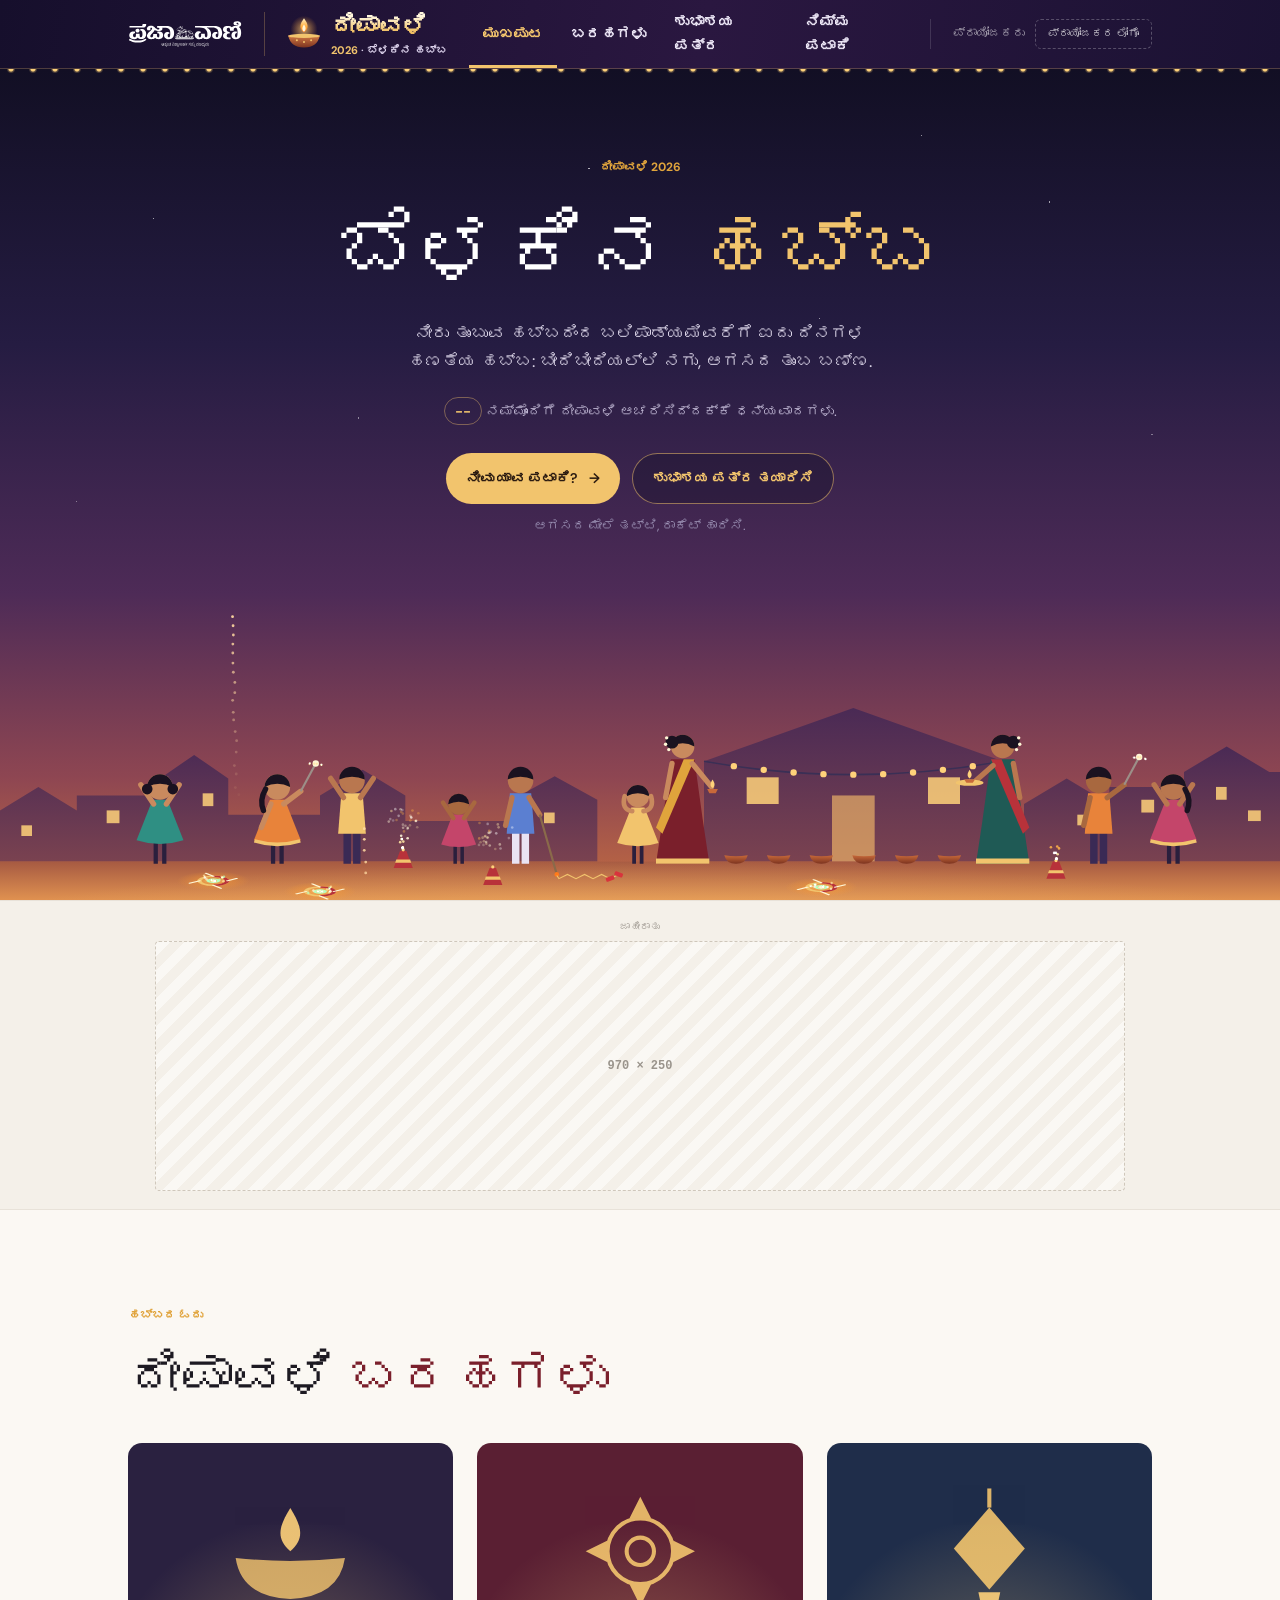
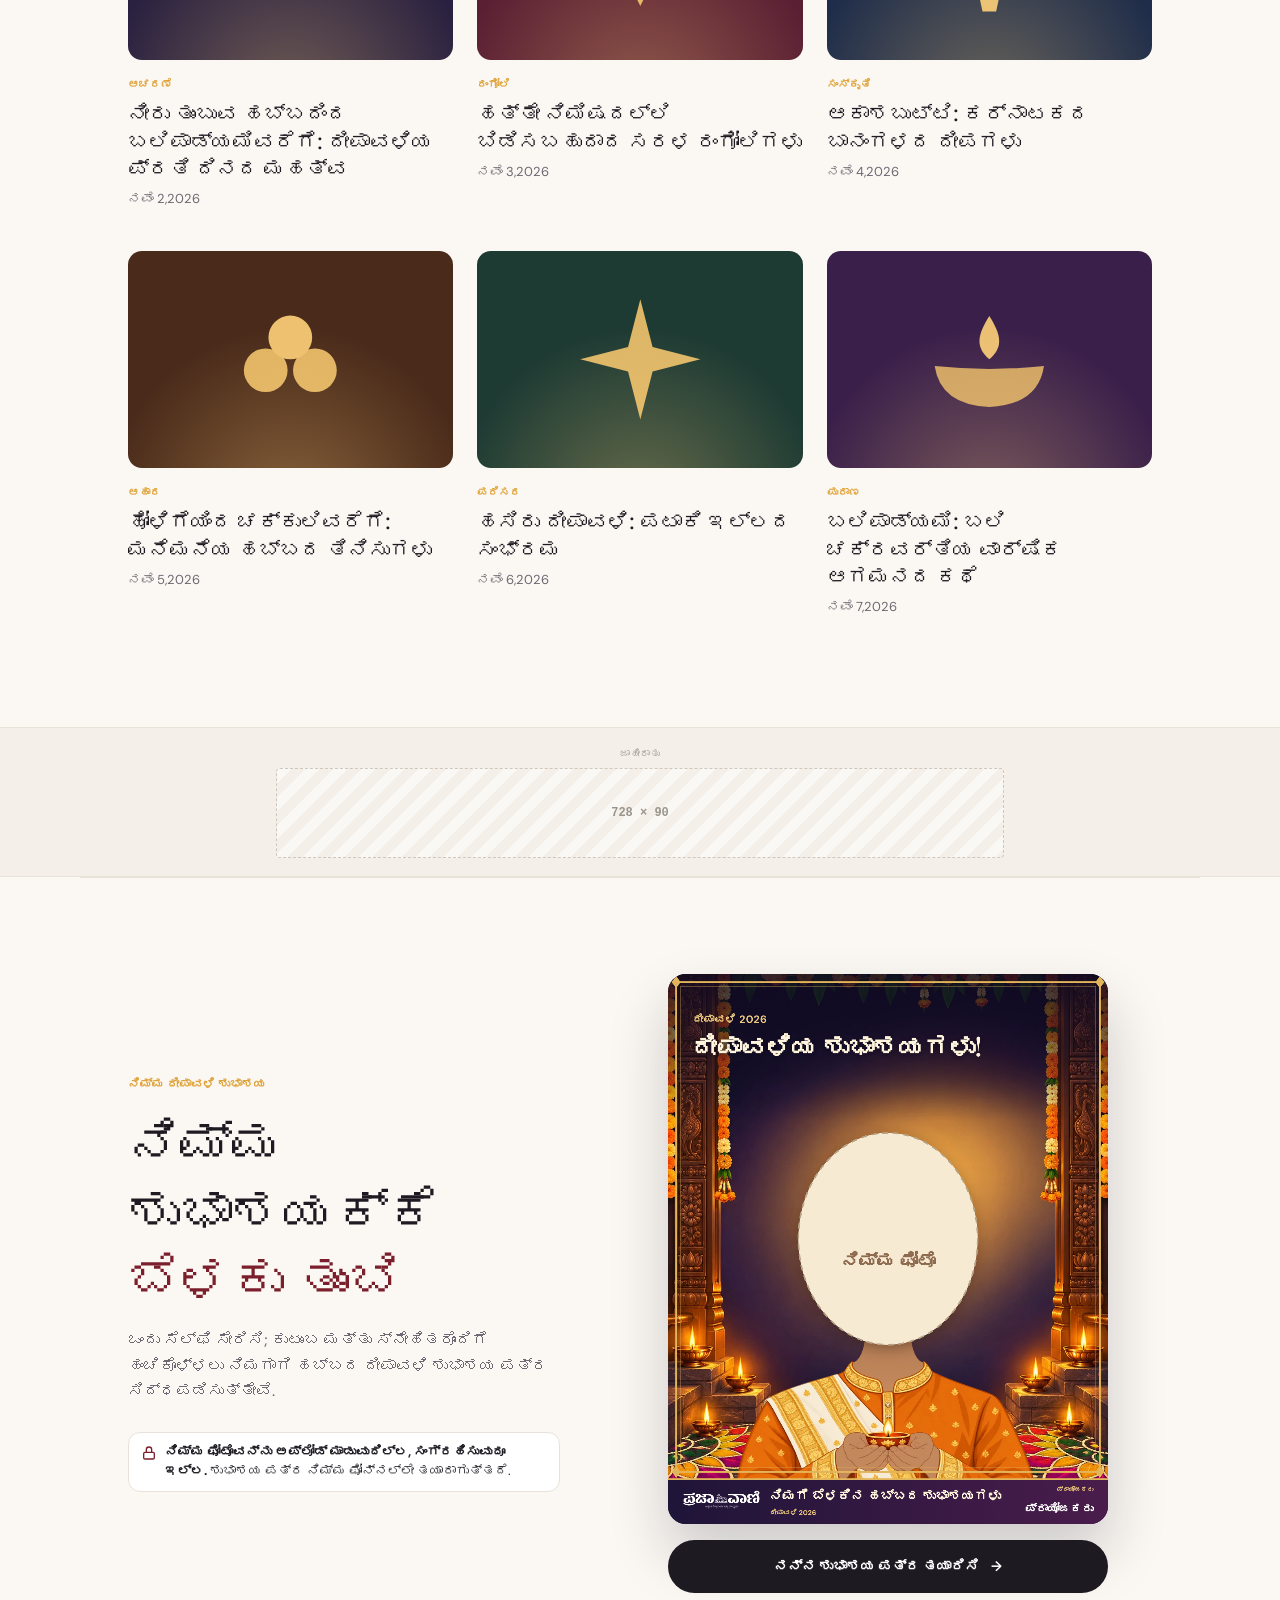
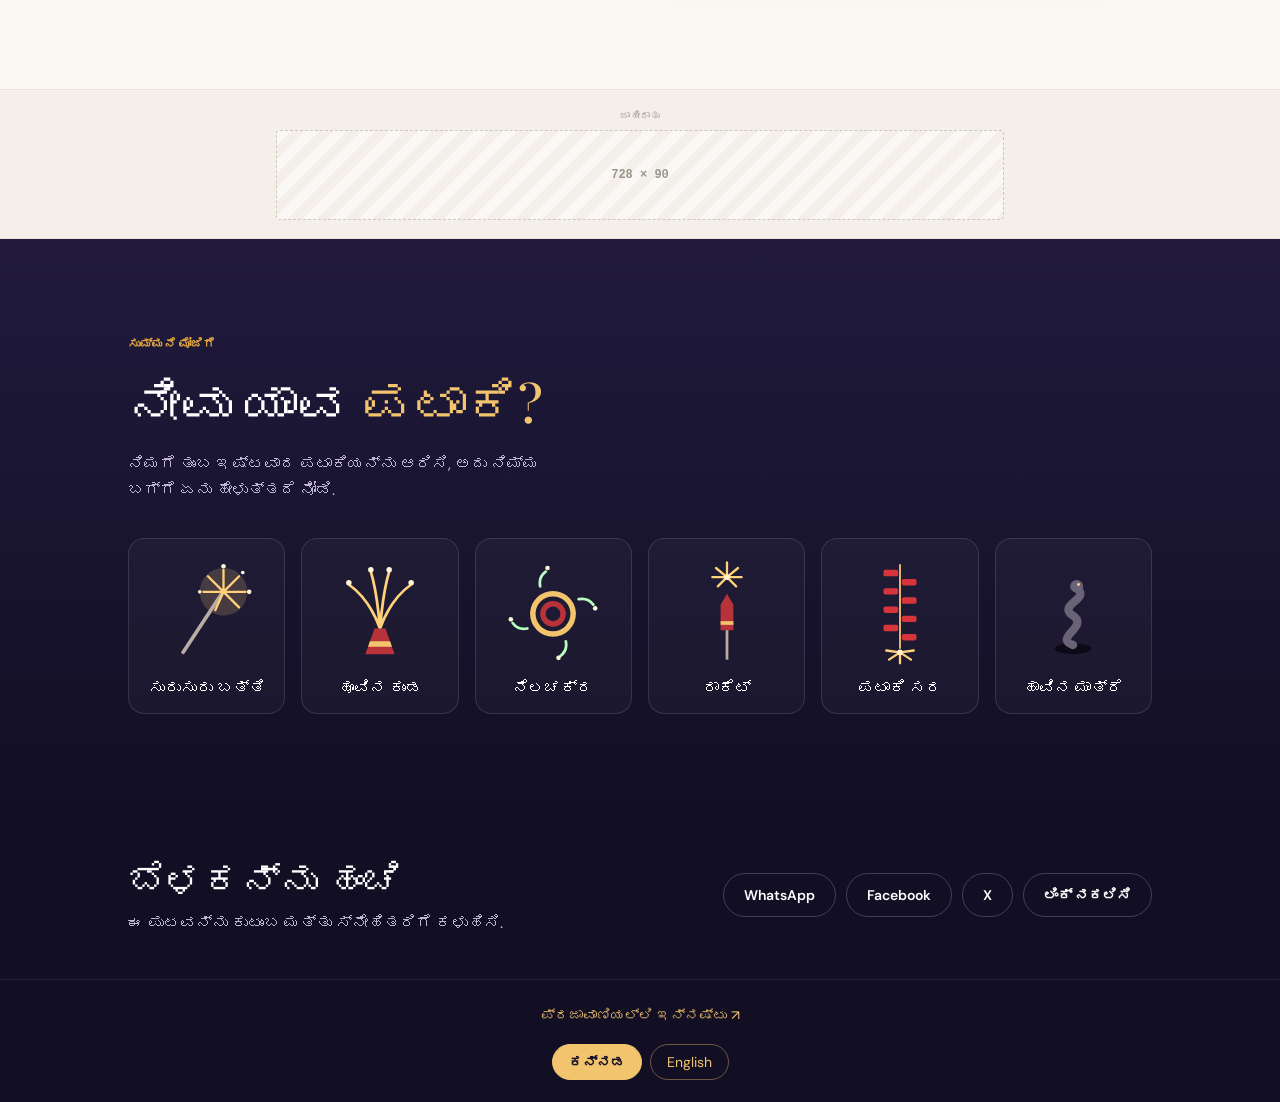
==== commit 17a4df05: "Animated greeting card: GIF share, video and photo export - The maker's preview loops fireworks, twi" ====
--- a/index.html
+++ b/index.html
@@ -22,7 +22,7 @@
   <!-- Edition settings, generated by tools/build-kn.py from content/i18n/kn.json. Edit that file and rebuild;
        do not edit this page by hand. -->
   <script>window.DASARA_SITE = {"lang": "kn", "locale": "kn-IN", "publisher": "ಪ್ರಜಾವಾಣಿ", "publisherUrl": "https://www.prajavani.net/", "publisherLogo": "site/assets/prajavani-white.svg", "sponsor": "ಪ್ರಾಯೋಜಕರು", "sponsorUrl": "#", "sponsorLogo": "", "sponsorOnLight": true, "creativeSets": null, "storiesFile": "content/deepavali-stories.kn.json"};
-  window.DASARA_STRINGS = {"countdown.days": "ದಿನಗಳಲ್ಲಿ ದೀಪಾವಳಿ · ಭಾನುವಾರ, ನವೆಂಬರ್ 8", "countdown.day": "ದಿನದಲ್ಲಿ ದೀಪಾವಳಿ · ಭಾನುವಾರ, ನವೆಂಬರ್ 8", "countdown.now": "ದೀಪಾವಳಿ ಬಂದೇಬಿಟ್ಟಿತು. ದೀಪಾವಳಿಯ ಶುಭಾಶಯಗಳು!", "countdown.after": "ನಮ್ಮೊಂದಿಗೆ ದೀಪಾವಳಿ ಆಚರಿಸಿದ್ದಕ್ಕೆ ಧನ್ಯವಾದಗಳು.", "stories.error": "ಬರಹಗಳನ್ನು ತೆರೆಯಲಾಗಲಿಲ್ಲ. ಇಂಟರ್ನೆಟ್ ಸಂಪರ್ಕ ಪರಿಶೀಲಿಸಿ, ಮತ್ತೆ ಪ್ರಯತ್ನಿಸಿ.", "ad.label": "ಜಾಹೀರಾತು", "share.text": "ನೀವು ಯಾವ ದೀಪಾವಳಿ ಪಟಾಕಿ? {publisher} ಜೊತೆ ತಿಳಿದುಕೊಳ್ಳಿ, ನಿಮ್ಮದೇ ಶುಭಾಶಯ ಪತ್ರ ತಯಾರಿಸಿ.", "share.copied": "ಲಿಂಕ್ ನಕಲಾಗಿದೆ ✓", "share.copyFailed": "ನಕಲಿಸಲಾಗಲಿಲ್ಲ", "share.copiedStatus": "ಲಿಂಕ್ ಕ್ಲಿಪ್‌ಬೋರ್ಡ್‌ಗೆ ನಕಲಾಗಿದೆ", "share.copyFailedStatus": "ಲಿಂಕ್ ನಕಲಿಸಲಾಗಲಿಲ್ಲ", "share.copy": "ಲಿಂಕ್ ನಕಲಿಸಿ", "greeting.status.badPhoto": "ಈ ಫೋಟೊ ತೆರೆಯಲಾಗಲಿಲ್ಲ. JPG ಅಥವಾ PNG ಫೋಟೊ ಪ್ರಯತ್ನಿಸಿ.", "greeting.status.finding": "ನಿಮ್ಮ ಮುಖ ಹುಡುಕಲಾಗುತ್ತಿದೆ…", "greeting.status.manyFaces": "ಒಂದಕ್ಕಿಂತ ಹೆಚ್ಚು ಮುಖಗಳಿವೆ; ದೊಡ್ಡ ಮುಖವನ್ನು ಬಳಸಲಾಗಿದೆ. ಸ್ಪಷ್ಟವಾಗಿ ಕತ್ತರಿಸಲು ನಿಮ್ಮೊಬ್ಬರದೇ ಫೋಟೊ ಬಳಸಿ.", "greeting.status.ready": "ಚೆನ್ನಾಗಿದೆ! ಉಡುಗೆ ಆಯ್ಕೆಮಾಡಿ, ಹಂಚಿಕೊಳ್ಳಿ.", "greeting.status.noFace": "ಮುಖ ಪತ್ತೆಯಾಗಲಿಲ್ಲ, ಹಾಗಾಗಿ ಫೋಟೊವನ್ನು ಮಧ್ಯದಲ್ಲಿ ಇರಿಸಲಾಗಿದೆ. ನೇರವಾಗಿ ನೋಡುವ ಸ್ಪಷ್ಟ ಸೆಲ್ಫಿ ಉತ್ತಮ.", "greeting.status.noDetector": "ಮುಖ ಪತ್ತೆ ಸೌಲಭ್ಯ ಸದ್ಯ ಲಭ್ಯವಿಲ್ಲ, ಹಾಗಾಗಿ ಫೋಟೊವನ್ನು ಮಧ್ಯದಲ್ಲಿ ಇರಿಸಲಾಗಿದೆ.", "greeting.status.cutting": "ನಿಮ್ಮ ಫೋಟೊ ಕತ್ತರಿಸಲಾಗುತ್ತಿದೆ…", "greeting.status.noCutout": "ಫೋಟೊವನ್ನು ಸ್ಪಷ್ಟವಾಗಿ ಕತ್ತರಿಸಲಾಗಲಿಲ್ಲ, ಹಾಗಾಗಿ ಮೃದು ಚೌಕಟ್ಟಿನಲ್ಲಿ ತೋರಿಸಲಾಗಿದೆ. ನಿಮ್ಮೊಬ್ಬರದೇ ಸ್ಪಷ್ಟ ಫೋಟೊ ಉತ್ತಮ.", "greeting.status.camera": "ಕ್ಯಾಮೆರಾ ತೆರೆಯಲಾಗುತ್ತಿದೆ… ಬ್ರೌಸರ್ ಕೇಳಿದರೆ ಅನುಮತಿ ನೀಡಿ.", "greeting.status.cameraFailed": "ಕ್ಯಾಮೆರಾ ತೆರೆಯಲಾಗಲಿಲ್ಲ. ಕ್ಯಾಮೆರಾ ಅನುಮತಿ ಪರಿಶೀಲಿಸಿ, ಅಥವಾ ಫೋಟೊ ಆಯ್ಕೆಮಾಡಿ.", "greeting.card.yourPhoto": "ನಿಮ್ಮ ಫೋಟೊ", "greeting.card.kicker": "ದೀಪಾವಳಿ 2026", "greeting.card.title": "ದೀಪಾವಳಿಯ ಶುಭಾಶಯಗಳು!", "greeting.card.lineNamed": "{name} ಅವರಿಂದ ದೀಪಾವಳಿಯ ಶುಭಾಶಯಗಳು", "greeting.card.line": "ನಿಮಗೆ ಬೆಳಕಿನ ಹಬ್ಬದ ಶುಭಾಶಯಗಳು", "greeting.card.bandNoLogo": "{publisher} · ದೀಪಾವಳಿ 2026", "greeting.card.presentedBy": "ಪ್ರಾಯೋಜಕರು", "greeting.mallige": "ಮಲ್ಲಿಗೆ", "greeting.hint.photoOnly": "ನಿಮ್ಮ ಫೋಟೊ ಆಯ್ಕೆಮಾಡಲು ಟ್ಯಾಪ್ ಮಾಡಿ, ಎಳೆದು ಸರಿಸಿ. ಗಾತ್ರ ಬದಲಿಸಲು ಮತ್ತು ತಿರುಗಿಸಲು ಎರಡು ಬೆರಳುಗಳಿಂದ ಹಿಗ್ಗಿಸಿ, ತಿರುಗಿಸಿ ಅಥವಾ ದುಂಡನೆಯ ಹಿಡಿಕೆಯನ್ನು ಎಳೆಯಿರಿ.", "greeting.hint.noPhoto": "ಪತ್ರಕ್ಕೆ ಬೆಳಕು ತುಂಬಲು ನಿಮ್ಮ ಫೋಟೊ ಸೇರಿಸಿ.", "greeting.hint.withPhoto": "ನಿಮ್ಮ ಫೋಟೊ ಅಥವಾ {name} ಆಯ್ಕೆಮಾಡಲು ಟ್ಯಾಪ್ ಮಾಡಿ, ಎಳೆದು ಸರಿಸಿ. ಗಾತ್ರ ಬದಲಿಸಲು ಮತ್ತು ತಿರುಗಿಸಲು ಎರಡು ಬೆರಳುಗಳಿಂದ ಹಿಗ್ಗಿಸಿ, ತಿರುಗಿಸಿ ಅಥವಾ ದುಂಡನೆಯ ಹಿಡಿಕೆಯನ್ನು ಎಳೆಯಿರಿ.", "greeting.hint": "{name} ಆಯ್ಕೆಮಾಡಲು ಟ್ಯಾಪ್ ಮಾಡಿ, ಎಳೆದು ಸರಿಸಿ. ಗಾತ್ರ ಬದಲಿಸಲು ಮತ್ತು ತಿರುಗಿಸಲು ಎರಡು ಬೆರಳುಗಳಿಂದ ಹಿಗ್ಗಿಸಿ, ತಿರುಗಿಸಿ ಅಥವಾ ದುಂಡನೆಯ ಹಿಡಿಕೆಯನ್ನು ಎಳೆಯಿರಿ.", "greeting.share.title": "ದೀಪಾವಳಿ ಶುಭಾಶಯ", "greeting.share.text": "ದೀಪಾವಳಿಯ ಶುಭಾಶಯಗಳು! ನಿಮ್ಮದೇ ಶುಭಾಶಯ ಪತ್ರ ಮಾಡಿ: {url}", "cracker.sparkler.name": "ಸುರುಸುರು ಬತ್ತಿ", "cracker.sparkler.meaning": "ಮೃದುವಾದ ಚಿನ್ನದ ಕಿಡಿಗಳನ್ನು ಸುರಿಸುವ, ಕೈಯಲ್ಲಿ ಹಿಡಿಯುವ ತಂತಿ: ಬಹುತೇಕ ಎಲ್ಲ ಮಕ್ಕಳು ಮೊದಲು ಹಿಡಿಯುವ ಪಟಾಕಿ.", "cracker.sparkler.personality": "ನೀವು ಆತ್ಮೀಯರು. ಪಕ್ಕದಲ್ಲಿರುವವರನ್ನು ಸದ್ದಿಲ್ಲದೆ, ನಿರಂತರವಾಗಿ ಬೆಳಗುತ್ತೀರಿ; ಎಲ್ಲರಿಗೂ ನೀವು ಹತ್ತಿರವಿರಬೇಕು.", "cracker.flowerpot.name": "ಹೂವಿನ ಕುಂಡ", "cracker.flowerpot.meaning": "ಅರಳುವ ಹೂವಿನಂತೆ ಕಿಡಿಗಳ ಕಾರಂಜಿಯನ್ನು ಚಿಮ್ಮಿಸುವ ಪುಟ್ಟ ಮಣ್ಣಿನ ಕುಂಡ.", "cracker.flowerpot.personality": "ಹಸನ್ಮುಖಿ, ಉದಾರಿ. ಪ್ರತಿ ಸಂದರ್ಭಕ್ಕೂ ಸ್ಪಂದಿಸುತ್ತೀರಿ, ಸದ್ದು ಮಾಡದೆಯೇ ಎಲ್ಲರ ಮುಖದಲ್ಲಿ ನಗು ಮೂಡಿಸುತ್ತೀರಿ.", "cracker.chakri.name": "ನೆಲಚಕ್ರ", "cracker.chakri.meaning": "ಬಣ್ಣ ಮತ್ತು ಬೆಳಕಿನ ವೃತ್ತದಲ್ಲಿ ನೆಲದ ಮೇಲೆ ಗಿರಗಿರನೆ ತಿರುಗುವ ಚಕ್ರ.", "cracker.chakri.personality": "ಸದಾ ಚುರುಕು, ಸದಾ ಚಲನೆ. ಯಾವುದೇ ಕೂಟವನ್ನು ಸಂಭ್ರಮವಾಗಿಸುತ್ತೀರಿ, ಎಲ್ಲರನ್ನೂ ಲವಲವಿಕೆಯಿಂದ ಇಡುತ್ತೀರಿ.", "cracker.rocket.name": "ರಾಕೆಟ್", "cracker.rocket.meaning": "ಬಾಟಲಿಯಿಂದ ಹಾರಿ, ರಾತ್ರಿಯ ಆಗಸದಲ್ಲಿ ಎತ್ತರಕ್ಕೆ ಚಿಮ್ಮಿ ನಕ್ಷತ್ರಗಳಾಗಿ ಸಿಡಿಯುತ್ತದೆ.", "cracker.rocket.personality": "ದೊಡ್ಡ ಕನಸುಗಾರರು, ಗುರಿ ಎತ್ತರದ್ದು. ಆತ್ಮವಿಶ್ವಾಸದಿಂದ ಮೇಲೇರುತ್ತೀರಿ, ಶಿಖರದ ನೋಟ ನಿಮಗಿಷ್ಟ.", "cracker.ladi.name": "ಪಟಾಕಿ ಸರ", "cracker.ladi.meaning": "ಒಂದರ ನಂತರ ಒಂದರಂತೆ ಸಿಡಿಯುತ್ತಲೇ ಹೋಗುವ ಪುಟ್ಟ ಪಟಾಕಿಗಳ ಉದ್ದನೆಯ ಸರ.", "cracker.ladi.personality": "ಕೂಟದ ಜೀವಾಳ. ಒಮ್ಮೆ ಶುರುವಾದರೆ ನಿಮ್ಮನ್ನು ತಡೆಯುವವರಿಲ್ಲ: ಉತ್ಸಾಹಿ, ಜೋರು, ಕಡೆಗಣಿಸಲಾಗದವರು.", "cracker.snake.name": "ಹಾವಿನ ಮಾತ್ರೆ", "cracker.snake.meaning": "ಹಚ್ಚಿದ ಕೂಡಲೇ ನಿಧಾನವಾಗಿ ಸುರುಳಿ ಸುತ್ತುವ ಉದ್ದನೆಯ ಬೂದಿಯ ಹಾವಾಗಿ ಬೆಳೆಯುವ ಪುಟ್ಟ ಕಪ್ಪು ಮಾತ್ರೆ.", "cracker.snake.personality": "ಶಾಂತ, ಕುತೂಹಲಿ, ಸ್ವಲ್ಪ ನಿಗೂಢ. ನಿಧಾನವಾಗಿ ಸಾಗುತ್ತೀರಿ, ಕೊನೆಗೆ ಎಲ್ಲರನ್ನೂ ಅಚ್ಚರಿಗೊಳಿಸುತ್ತೀರಿ."};</script>
+  window.DASARA_STRINGS = {"countdown.days": "ದಿನಗಳಲ್ಲಿ ದೀಪಾವಳಿ · ಭಾನುವಾರ, ನವೆಂಬರ್ 8", "countdown.day": "ದಿನದಲ್ಲಿ ದೀಪಾವಳಿ · ಭಾನುವಾರ, ನವೆಂಬರ್ 8", "countdown.now": "ದೀಪಾವಳಿ ಬಂದೇಬಿಟ್ಟಿತು. ದೀಪಾವಳಿಯ ಶುಭಾಶಯಗಳು!", "countdown.after": "ನಮ್ಮೊಂದಿಗೆ ದೀಪಾವಳಿ ಆಚರಿಸಿದ್ದಕ್ಕೆ ಧನ್ಯವಾದಗಳು.", "stories.error": "ಬರಹಗಳನ್ನು ತೆರೆಯಲಾಗಲಿಲ್ಲ. ಇಂಟರ್ನೆಟ್ ಸಂಪರ್ಕ ಪರಿಶೀಲಿಸಿ, ಮತ್ತೆ ಪ್ರಯತ್ನಿಸಿ.", "ad.label": "ಜಾಹೀರಾತು", "share.text": "ನೀವು ಯಾವ ದೀಪಾವಳಿ ಪಟಾಕಿ? {publisher} ಜೊತೆ ತಿಳಿದುಕೊಳ್ಳಿ, ನಿಮ್ಮದೇ ಶುಭಾಶಯ ಪತ್ರ ತಯಾರಿಸಿ.", "share.copied": "ಲಿಂಕ್ ನಕಲಾಗಿದೆ ✓", "share.copyFailed": "ನಕಲಿಸಲಾಗಲಿಲ್ಲ", "share.copiedStatus": "ಲಿಂಕ್ ಕ್ಲಿಪ್‌ಬೋರ್ಡ್‌ಗೆ ನಕಲಾಗಿದೆ", "share.copyFailedStatus": "ಲಿಂಕ್ ನಕಲಿಸಲಾಗಲಿಲ್ಲ", "share.copy": "ಲಿಂಕ್ ನಕಲಿಸಿ", "greeting.status.badPhoto": "ಈ ಫೋಟೊ ತೆರೆಯಲಾಗಲಿಲ್ಲ. JPG ಅಥವಾ PNG ಫೋಟೊ ಪ್ರಯತ್ನಿಸಿ.", "greeting.status.finding": "ನಿಮ್ಮ ಮುಖ ಹುಡುಕಲಾಗುತ್ತಿದೆ…", "greeting.status.manyFaces": "ಒಂದಕ್ಕಿಂತ ಹೆಚ್ಚು ಮುಖಗಳಿವೆ; ದೊಡ್ಡ ಮುಖವನ್ನು ಬಳಸಲಾಗಿದೆ. ಸ್ಪಷ್ಟವಾಗಿ ಕತ್ತರಿಸಲು ನಿಮ್ಮೊಬ್ಬರದೇ ಫೋಟೊ ಬಳಸಿ.", "greeting.status.ready": "ಚೆನ್ನಾಗಿದೆ! ಉಡುಗೆ ಆಯ್ಕೆಮಾಡಿ, ಹಂಚಿಕೊಳ್ಳಿ.", "greeting.status.noFace": "ಮುಖ ಪತ್ತೆಯಾಗಲಿಲ್ಲ, ಹಾಗಾಗಿ ಫೋಟೊವನ್ನು ಮಧ್ಯದಲ್ಲಿ ಇರಿಸಲಾಗಿದೆ. ನೇರವಾಗಿ ನೋಡುವ ಸ್ಪಷ್ಟ ಸೆಲ್ಫಿ ಉತ್ತಮ.", "greeting.status.noDetector": "ಮುಖ ಪತ್ತೆ ಸೌಲಭ್ಯ ಸದ್ಯ ಲಭ್ಯವಿಲ್ಲ, ಹಾಗಾಗಿ ಫೋಟೊವನ್ನು ಮಧ್ಯದಲ್ಲಿ ಇರಿಸಲಾಗಿದೆ.", "greeting.status.cutting": "ನಿಮ್ಮ ಫೋಟೊ ಕತ್ತರಿಸಲಾಗುತ್ತಿದೆ…", "greeting.status.noCutout": "ಫೋಟೊವನ್ನು ಸ್ಪಷ್ಟವಾಗಿ ಕತ್ತರಿಸಲಾಗಲಿಲ್ಲ, ಹಾಗಾಗಿ ಮೃದು ಚೌಕಟ್ಟಿನಲ್ಲಿ ತೋರಿಸಲಾಗಿದೆ. ನಿಮ್ಮೊಬ್ಬರದೇ ಸ್ಪಷ್ಟ ಫೋಟೊ ಉತ್ತಮ.", "greeting.status.camera": "ಕ್ಯಾಮೆರಾ ತೆರೆಯಲಾಗುತ್ತಿದೆ… ಬ್ರೌಸರ್ ಕೇಳಿದರೆ ಅನುಮತಿ ನೀಡಿ.", "greeting.status.cameraFailed": "ಕ್ಯಾಮೆರಾ ತೆರೆಯಲಾಗಲಿಲ್ಲ. ಕ್ಯಾಮೆರಾ ಅನುಮತಿ ಪರಿಶೀಲಿಸಿ, ಅಥವಾ ಫೋಟೊ ಆಯ್ಕೆಮಾಡಿ.", "greeting.card.yourPhoto": "ನಿಮ್ಮ ಫೋಟೊ", "greeting.card.kicker": "ದೀಪಾವಳಿ 2026", "greeting.card.title": "ದೀಪಾವಳಿಯ ಶುಭಾಶಯಗಳು!", "greeting.card.lineNamed": "{name} ಅವರಿಂದ ದೀಪಾವಳಿಯ ಶುಭಾಶಯಗಳು", "greeting.card.line": "ನಿಮಗೆ ಬೆಳಕಿನ ಹಬ್ಬದ ಶುಭಾಶಯಗಳು", "greeting.card.bandNoLogo": "{publisher} · ದೀಪಾವಳಿ 2026", "greeting.card.presentedBy": "ಪ್ರಾಯೋಜಕರು", "greeting.mallige": "ಮಲ್ಲಿಗೆ", "greeting.hint.photoOnly": "ನಿಮ್ಮ ಫೋಟೊ ಆಯ್ಕೆಮಾಡಲು ಟ್ಯಾಪ್ ಮಾಡಿ, ಎಳೆದು ಸರಿಸಿ. ಗಾತ್ರ ಬದಲಿಸಲು ಮತ್ತು ತಿರುಗಿಸಲು ಎರಡು ಬೆರಳುಗಳಿಂದ ಹಿಗ್ಗಿಸಿ, ತಿರುಗಿಸಿ ಅಥವಾ ದುಂಡನೆಯ ಹಿಡಿಕೆಯನ್ನು ಎಳೆಯಿರಿ.", "greeting.hint.noPhoto": "ಪತ್ರಕ್ಕೆ ಬೆಳಕು ತುಂಬಲು ನಿಮ್ಮ ಫೋಟೊ ಸೇರಿಸಿ.", "greeting.hint.withPhoto": "ನಿಮ್ಮ ಫೋಟೊ ಅಥವಾ {name} ಆಯ್ಕೆಮಾಡಲು ಟ್ಯಾಪ್ ಮಾಡಿ, ಎಳೆದು ಸರಿಸಿ. ಗಾತ್ರ ಬದಲಿಸಲು ಮತ್ತು ತಿರುಗಿಸಲು ಎರಡು ಬೆರಳುಗಳಿಂದ ಹಿಗ್ಗಿಸಿ, ತಿರುಗಿಸಿ ಅಥವಾ ದುಂಡನೆಯ ಹಿಡಿಕೆಯನ್ನು ಎಳೆಯಿರಿ.", "greeting.hint": "{name} ಆಯ್ಕೆಮಾಡಲು ಟ್ಯಾಪ್ ಮಾಡಿ, ಎಳೆದು ಸರಿಸಿ. ಗಾತ್ರ ಬದಲಿಸಲು ಮತ್ತು ತಿರುಗಿಸಲು ಎರಡು ಬೆರಳುಗಳಿಂದ ಹಿಗ್ಗಿಸಿ, ತಿರುಗಿಸಿ ಅಥವಾ ದುಂಡನೆಯ ಹಿಡಿಕೆಯನ್ನು ಎಳೆಯಿರಿ.", "greeting.share.title": "ದೀಪಾವಳಿ ಶುಭಾಶಯ", "greeting.share.text": "ದೀಪಾವಳಿಯ ಶುಭಾಶಯಗಳು! ನಿಮ್ಮದೇ ಶುಭಾಶಯ ಪತ್ರ ಮಾಡಿ: {url}", "cracker.sparkler.name": "ಸುರುಸುರು ಬತ್ತಿ", "cracker.sparkler.meaning": "ಮೃದುವಾದ ಚಿನ್ನದ ಕಿಡಿಗಳನ್ನು ಸುರಿಸುವ, ಕೈಯಲ್ಲಿ ಹಿಡಿಯುವ ತಂತಿ: ಬಹುತೇಕ ಎಲ್ಲ ಮಕ್ಕಳು ಮೊದಲು ಹಿಡಿಯುವ ಪಟಾಕಿ.", "cracker.sparkler.personality": "ನೀವು ಆತ್ಮೀಯರು. ಪಕ್ಕದಲ್ಲಿರುವವರನ್ನು ಸದ್ದಿಲ್ಲದೆ, ನಿರಂತರವಾಗಿ ಬೆಳಗುತ್ತೀರಿ; ಎಲ್ಲರಿಗೂ ನೀವು ಹತ್ತಿರವಿರಬೇಕು.", "cracker.flowerpot.name": "ಹೂವಿನ ಕುಂಡ", "cracker.flowerpot.meaning": "ಅರಳುವ ಹೂವಿನಂತೆ ಕಿಡಿಗಳ ಕಾರಂಜಿಯನ್ನು ಚಿಮ್ಮಿಸುವ ಪುಟ್ಟ ಮಣ್ಣಿನ ಕುಂಡ.", "cracker.flowerpot.personality": "ಹಸನ್ಮುಖಿ, ಉದಾರಿ. ಪ್ರತಿ ಸಂದರ್ಭಕ್ಕೂ ಸ್ಪಂದಿಸುತ್ತೀರಿ, ಸದ್ದು ಮಾಡದೆಯೇ ಎಲ್ಲರ ಮುಖದಲ್ಲಿ ನಗು ಮೂಡಿಸುತ್ತೀರಿ.", "cracker.chakri.name": "ನೆಲಚಕ್ರ", "cracker.chakri.meaning": "ಬಣ್ಣ ಮತ್ತು ಬೆಳಕಿನ ವೃತ್ತದಲ್ಲಿ ನೆಲದ ಮೇಲೆ ಗಿರಗಿರನೆ ತಿರುಗುವ ಚಕ್ರ.", "cracker.chakri.personality": "ಸದಾ ಚುರುಕು, ಸದಾ ಚಲನೆ. ಯಾವುದೇ ಕೂಟವನ್ನು ಸಂಭ್ರಮವಾಗಿಸುತ್ತೀರಿ, ಎಲ್ಲರನ್ನೂ ಲವಲವಿಕೆಯಿಂದ ಇಡುತ್ತೀರಿ.", "cracker.rocket.name": "ರಾಕೆಟ್", "cracker.rocket.meaning": "ಬಾಟಲಿಯಿಂದ ಹಾರಿ, ರಾತ್ರಿಯ ಆಗಸದಲ್ಲಿ ಎತ್ತರಕ್ಕೆ ಚಿಮ್ಮಿ ನಕ್ಷತ್ರಗಳಾಗಿ ಸಿಡಿಯುತ್ತದೆ.", "cracker.rocket.personality": "ದೊಡ್ಡ ಕನಸುಗಾರರು, ಗುರಿ ಎತ್ತರದ್ದು. ಆತ್ಮವಿಶ್ವಾಸದಿಂದ ಮೇಲೇರುತ್ತೀರಿ, ಶಿಖರದ ನೋಟ ನಿಮಗಿಷ್ಟ.", "cracker.ladi.name": "ಪಟಾಕಿ ಸರ", "cracker.ladi.meaning": "ಒಂದರ ನಂತರ ಒಂದರಂತೆ ಸಿಡಿಯುತ್ತಲೇ ಹೋಗುವ ಪುಟ್ಟ ಪಟಾಕಿಗಳ ಉದ್ದನೆಯ ಸರ.", "cracker.ladi.personality": "ಕೂಟದ ಜೀವಾಳ. ಒಮ್ಮೆ ಶುರುವಾದರೆ ನಿಮ್ಮನ್ನು ತಡೆಯುವವರಿಲ್ಲ: ಉತ್ಸಾಹಿ, ಜೋರು, ಕಡೆಗಣಿಸಲಾಗದವರು.", "cracker.snake.name": "ಹಾವಿನ ಮಾತ್ರೆ", "cracker.snake.meaning": "ಹಚ್ಚಿದ ಕೂಡಲೇ ನಿಧಾನವಾಗಿ ಸುರುಳಿ ಸುತ್ತುವ ಉದ್ದನೆಯ ಬೂದಿಯ ಹಾವಾಗಿ ಬೆಳೆಯುವ ಪುಟ್ಟ ಕಪ್ಪು ಮಾತ್ರೆ.", "cracker.snake.personality": "ಶಾಂತ, ಕುತೂಹಲಿ, ಸ್ವಲ್ಪ ನಿಗೂಢ. ನಿಧಾನವಾಗಿ ಸಾಗುತ್ತೀರಿ, ಕೊನೆಗೆ ಎಲ್ಲರನ್ನೂ ಅಚ್ಚರಿಗೊಳಿಸುತ್ತೀರಿ.", "greeting.status.gifReady": "ನಿಮ್ಮ ಚಲಿಸುವ ಪತ್ರ ಸಿದ್ಧವಾಗಿದೆ. ಹಂಚಿಕೊಳ್ಳಿ ಒತ್ತಿ.", "greeting.status.gifWait": "ನಿಮ್ಮ ಚಲಿಸುವ ಪತ್ರ ಸಿದ್ಧವಾಗುತ್ತಿದೆ. ಸ್ವಲ್ಪ ಹೊತ್ತಿನ ನಂತರ ಮತ್ತೆ ಹಂಚಿಕೊಳ್ಳಿ ಒತ್ತಿ.", "greeting.status.shareFailed": "ನಿಮ್ಮ ಫೋನ್‌ನಲ್ಲಿ ಹಂಚಿಕೊಳ್ಳುವ ಮೆನು ತೆರೆಯಲಿಲ್ಲ. ಫೋಟೊ ಅಥವಾ ವಿಡಿಯೊ ಮೂಲಕ ಪತ್ರ ಉಳಿಸಿ, ಗ್ಯಾಲರಿಯಿಂದ ಹಂಚಿಕೊಳ್ಳಿ.", "greeting.status.video": "ನಿಮ್ಮ ವಿಡಿಯೊ ಸಿದ್ಧವಾಗುತ್ತಿದೆ…", "greeting.status.videoDone": "ನಿಮ್ಮ ವಿಡಿಯೊ ಉಳಿಸಲಾಗಿದೆ.", "greeting.status.videoGif": "ಈ ಬ್ರೌಸರ್‌ನಲ್ಲಿ ವಿಡಿಯೊ ಮಾಡಲಾಗದು, ಹಾಗಾಗಿ ಚಲಿಸುವ GIF ಉಳಿಸಿದ್ದೇವೆ.", "greeting.status.exportFailed": "ಏನೋ ತಪ್ಪಾಗಿದೆ. ದಯವಿಟ್ಟು ಮತ್ತೆ ಪ್ರಯತ್ನಿಸಿ."};</script>
   <script src="site/main.js" defer></script>
   <script src="site/greeting.js" type="module"></script>
 </head>
@@ -381,8 +381,9 @@
       </div>
       <div class="studio-foot">
         <p class="greeting-status" id="greeting-status" role="status"></p>
-        <button type="button" class="button greeting-download" id="greeting-download" data-track="greeting_download" disabled>ಡೌನ್‌ಲೋಡ್ <span aria-hidden="true">↓</span></button>
-        <button type="button" class="button button-gold" id="greeting-share" data-track="greeting_share" hidden disabled>ಪತ್ರ ಹಂಚಿಕೊಳ್ಳಿ <span aria-hidden="true">↗</span></button>
+        <button type="button" class="button greeting-download" id="greeting-download" data-track="greeting_download" aria-label="ಪತ್ರವನ್ನು ಫೋಟೊ ಆಗಿ ಉಳಿಸಿ" disabled>ಫೋಟೊ <span aria-hidden="true">↓</span></button>
+        <button type="button" class="button greeting-download" id="greeting-video" data-track="greeting_video" aria-label="ಚಲಿಸುವ ಪತ್ರವನ್ನು ವಿಡಿಯೊ ಆಗಿ ಉಳಿಸಿ" disabled>ವಿಡಿಯೊ <span aria-hidden="true">↓</span></button>
+        <button type="button" class="button button-gold" id="greeting-share" data-track="greeting_share" aria-label="ಚಲಿಸುವ ಪತ್ರವನ್ನು ಹಂಚಿಕೊಳ್ಳಿ" hidden disabled>ಹಂಚಿಕೊಳ್ಳಿ <span aria-hidden="true">↗</span></button>
       </div>
     </section>
 
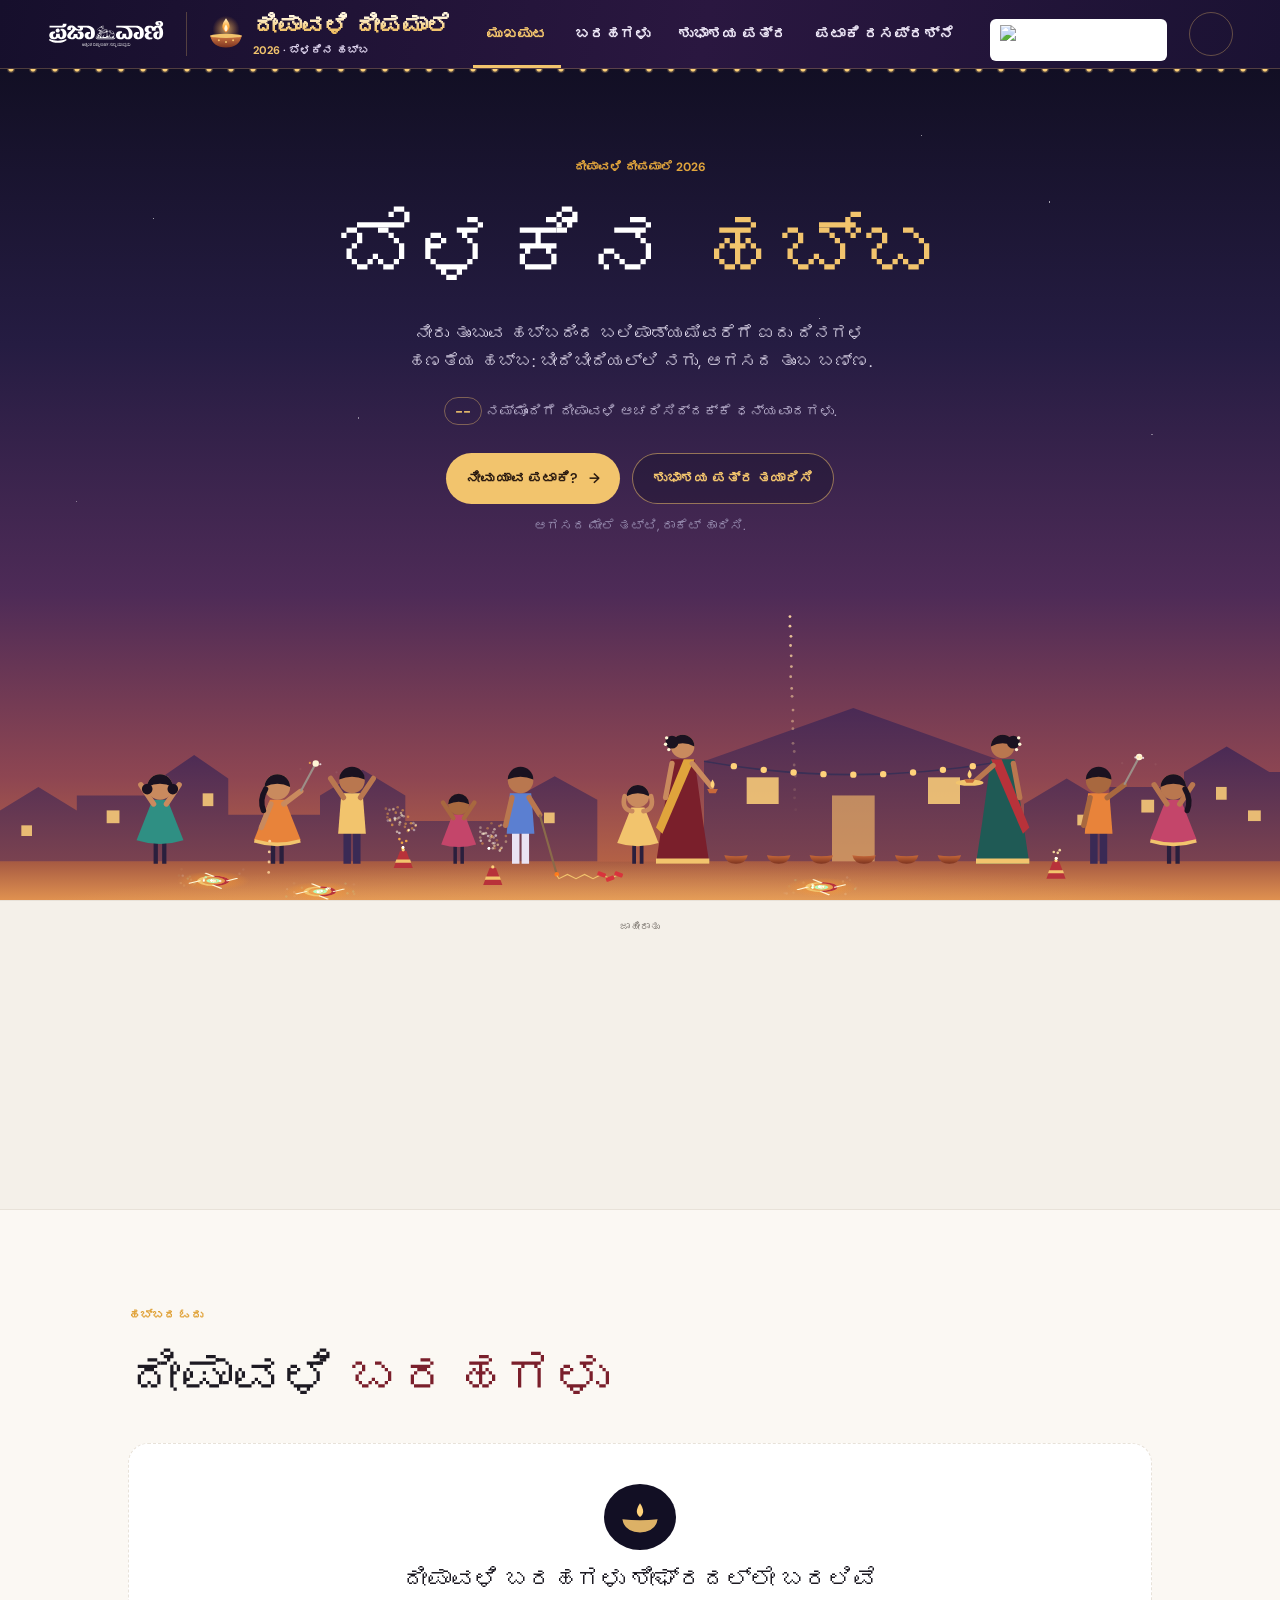
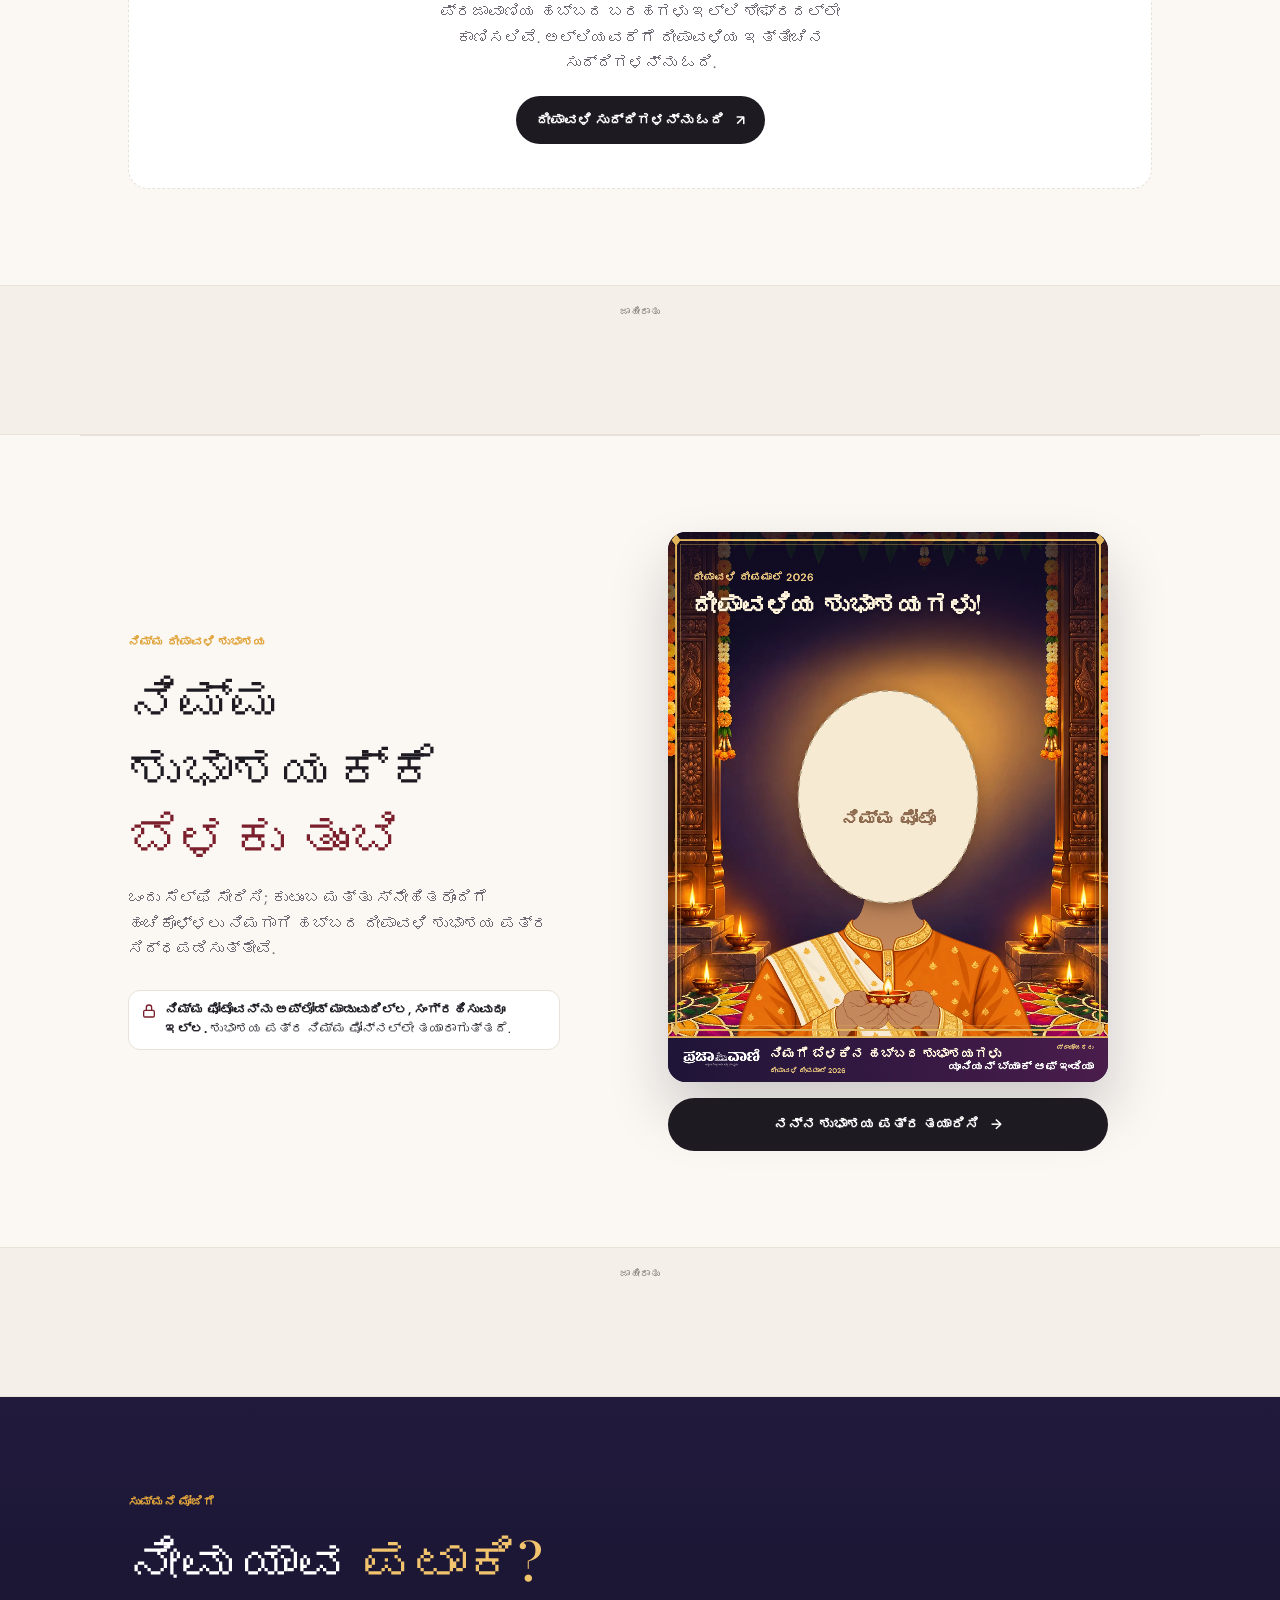
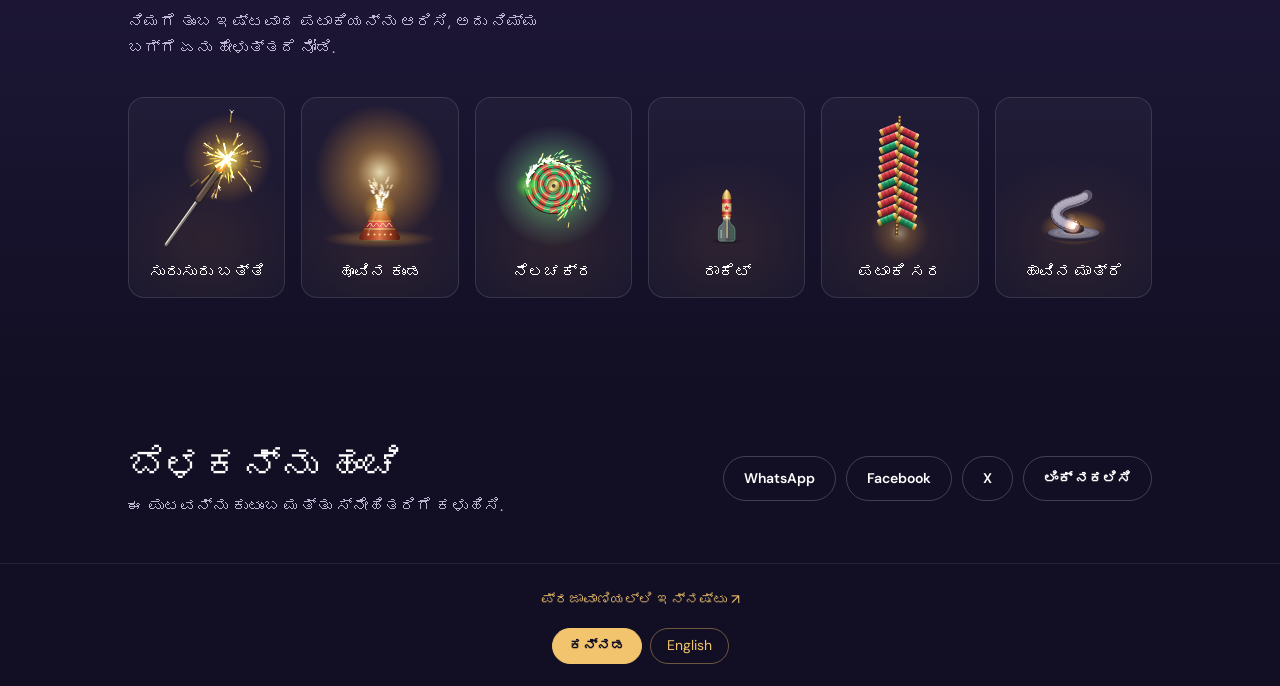
==== commit 3c9e9edf: "Live stories, story listing, quiz sharing, SEO and CMS page - Stories load from Prajavani's Deepaval" ====
--- a/index.html
+++ b/index.html
@@ -1,19 +1,43 @@
 <!doctype html>
 <html lang="kn">
 <head>
+<!-- Google Tag Manager (Prajavani, as on the PV Dasara page) -->
+<script>
+  (function (w, d, s, l, i) {
+    w[l] = w[l] || [];
+    w[l].push({ "gtm.start": new Date().getTime(), event: "gtm.js" });
+    var f = d.getElementsByTagName(s)[0],
+      j = d.createElement(s),
+      dl = l != "dataLayer" ? "&l=" + l : "";
+    j.async = true;
+    j.src = "https://www.googletagmanager.com/gtm.js?id=" + i + dl;
+    f.parentNode.insertBefore(j, f);
+  })(window, document, "script", "dataLayer", "GTM-MGBFQ9R");
+</script>
+<!-- End Google Tag Manager -->
   <meta charset="utf-8">
   <meta name="viewport" content="width=device-width, initial-scale=1">
   <meta name="theme-color" content="#120f24">
   <link rel="icon" type="image/svg+xml" href="site/assets/favicon-pv.svg">
-  <title>ದೀಪಾವಳಿ 2026 | ಪ್ರಜಾವಾಣಿ</title>
+  <title>ದೀಪಾವಳಿ ದೀಪಮಾಲೆ 2026 | ಪ್ರಜಾವಾಣಿ</title>
   <meta name="description" content="ಪ್ರಜಾವಾಣಿಯೊಂದಿಗೆ ದೀಪಾವಳಿ 2026 ಆಚರಿಸಿ: ಹಬ್ಬದ ಬರಹಗಳು, ನಿಮ್ಮದೇ ಶುಭಾಶಯ ಪತ್ರ, ಮತ್ತು ನೀವು ಯಾವ ಪಟಾಕಿ ಎಂದು ತಿಳಿಯಿರಿ.">
   <meta property="og:type" content="website">
   <meta property="og:site_name" content="ಪ್ರಜಾವಾಣಿ">
-  <meta property="og:title" content="ದೀಪಾವಳಿ 2026 | ಪ್ರಜಾವಾಣಿ">
+  <meta property="og:title" content="ದೀಪಾವಳಿ ದೀಪಮಾಲೆ 2026 | ಪ್ರಜಾವಾಣಿ">
   <meta property="og:description" content="ನೀವು ಯಾವ ದೀಪಾವಳಿ ಪಟಾಕಿ? ತಿಳಿದುಕೊಳ್ಳಿ, ಹಬ್ಬದ ಬರಹಗಳನ್ನು ಓದಿ ಮತ್ತು ನಿಮ್ಮದೇ ಶುಭಾಶಯ ಪತ್ರ ತಯಾರಿಸಿ.">
-  <link rel="alternate" hreflang="kn" href="index.html">
-  <link rel="alternate" hreflang="en" href="index.en.html">
-  <link rel="alternate" hreflang="x-default" href="index.html">
+  <meta name="robots" content="index, follow, max-image-preview:large">
+  <meta property="og:url" content="https://www.prajavani.net/pages/deepawali">
+  <meta property="og:locale" content="kn_IN">
+  <meta property="og:image" content="https://deepawali.pages.dev/site/assets/og-deepavali.jpg">
+  <meta property="og:image:width" content="1200">
+  <meta property="og:image:height" content="630">
+  <meta property="og:image:alt" content="ಪ್ರಜಾವಾಣಿ ದೀಪಾವಳಿ ದೀಪಮಾಲೆ 2026: ರಾತ್ರಿ ಬೆಳಗಿದ ಬೀದಿಯಲ್ಲಿ ಸುರುಸುರು ಬತ್ತಿ ಮತ್ತು ಹಣತೆಗಳೊಂದಿಗೆ ಮಕ್ಕಳು">
+  <meta name="twitter:card" content="summary_large_image">
+  <meta name="twitter:title" content="ದೀಪಾವಳಿ ದೀಪಮಾಲೆ 2026 | ಪ್ರಜಾವಾಣಿ">
+  <meta name="twitter:description" content="ನೀವು ಯಾವ ದೀಪಾವಳಿ ಪಟಾಕಿ? ತಿಳಿದುಕೊಳ್ಳಿ, ಹಬ್ಬದ ಬರಹಗಳನ್ನು ಓದಿ ಮತ್ತು ನಿಮ್ಮದೇ ಶುಭಾಶಯ ಪತ್ರ ತಯಾರಿಸಿ.">
+  <meta name="twitter:image" content="https://deepawali.pages.dev/site/assets/og-deepavali.jpg">
+  <link rel="canonical" href="https://www.prajavani.net/pages/deepawali">
+  <script type="application/ld+json">{"@context":"https://schema.org","@type":"WebPage","@id":"https://www.prajavani.net/pages/deepawali#page","url":"https://www.prajavani.net/pages/deepawali","name":"ದೀಪಾವಳಿ ದೀಪಮಾಲೆ 2026","headline":"ದೀಪಾವಳಿ ದೀಪಮಾಲೆ 2026: ಬೆಳಕಿನ ಹಬ್ಬ","description":"ಪ್ರಜಾವಾಣಿಯೊಂದಿಗೆ ದೀಪಾವಳಿ 2026 ಆಚರಿಸಿ: ಹಬ್ಬದ ಬರಹಗಳು, ನಿಮ್ಮದೇ ಶುಭಾಶಯ ಪತ್ರ, ಮತ್ತು ನೀವು ಯಾವ ಪಟಾಕಿ ಎಂದು ತಿಳಿಯಿರಿ.","inLanguage":"kn","datePublished":"2026-11-03","primaryImageOfPage":{"@type":"ImageObject","url":"https://deepawali.pages.dev/site/assets/og-deepavali.jpg","width":1200,"height":630},"about":{"@type":"Thing","name":"Deepavali","sameAs":"https://en.wikipedia.org/wiki/Diwali"},"isPartOf":{"@type":"WebSite","name":"Prajavani","url":"https://www.prajavani.net/"},"publisher":{"@type":"NewsMediaOrganization","name":"Prajavani","url":"https://www.prajavani.net/","logo":{"@type":"ImageObject","url":"https://images.assettype.com/deccanherald/2026-10-08/uf85tvay/PV-White.svg"}}}</script>
   <link rel="preconnect" href="https://fea.assettype.com" crossorigin>
   <link rel="preconnect" href="https://fonts.googleapis.com">
   <link rel="preconnect" href="https://fonts.gstatic.com" crossorigin>
@@ -21,18 +45,21 @@
   <link rel="stylesheet" href="site/style.css">
   <!-- Edition settings, generated by tools/build-kn.py from content/i18n/kn.json. Edit that file and rebuild;
        do not edit this page by hand. -->
-  <script>window.DASARA_SITE = {"lang": "kn", "locale": "kn-IN", "publisher": "ಪ್ರಜಾವಾಣಿ", "publisherUrl": "https://www.prajavani.net/", "publisherLogo": "site/assets/prajavani-white.svg", "sponsor": "ಪ್ರಾಯೋಜಕರು", "sponsorUrl": "#", "sponsorLogo": "", "sponsorOnLight": true, "creativeSets": null, "storiesFile": "content/deepavali-stories.kn.json"};
-  window.DASARA_STRINGS = {"countdown.days": "ದಿನಗಳಲ್ಲಿ ದೀಪಾವಳಿ · ಭಾನುವಾರ, ನವೆಂಬರ್ 8", "countdown.day": "ದಿನದಲ್ಲಿ ದೀಪಾವಳಿ · ಭಾನುವಾರ, ನವೆಂಬರ್ 8", "countdown.now": "ದೀಪಾವಳಿ ಬಂದೇಬಿಟ್ಟಿತು. ದೀಪಾವಳಿಯ ಶುಭಾಶಯಗಳು!", "countdown.after": "ನಮ್ಮೊಂದಿಗೆ ದೀಪಾವಳಿ ಆಚರಿಸಿದ್ದಕ್ಕೆ ಧನ್ಯವಾದಗಳು.", "stories.error": "ಬರಹಗಳನ್ನು ತೆರೆಯಲಾಗಲಿಲ್ಲ. ಇಂಟರ್ನೆಟ್ ಸಂಪರ್ಕ ಪರಿಶೀಲಿಸಿ, ಮತ್ತೆ ಪ್ರಯತ್ನಿಸಿ.", "ad.label": "ಜಾಹೀರಾತು", "share.text": "ನೀವು ಯಾವ ದೀಪಾವಳಿ ಪಟಾಕಿ? {publisher} ಜೊತೆ ತಿಳಿದುಕೊಳ್ಳಿ, ನಿಮ್ಮದೇ ಶುಭಾಶಯ ಪತ್ರ ತಯಾರಿಸಿ.", "share.copied": "ಲಿಂಕ್ ನಕಲಾಗಿದೆ ✓", "share.copyFailed": "ನಕಲಿಸಲಾಗಲಿಲ್ಲ", "share.copiedStatus": "ಲಿಂಕ್ ಕ್ಲಿಪ್‌ಬೋರ್ಡ್‌ಗೆ ನಕಲಾಗಿದೆ", "share.copyFailedStatus": "ಲಿಂಕ್ ನಕಲಿಸಲಾಗಲಿಲ್ಲ", "share.copy": "ಲಿಂಕ್ ನಕಲಿಸಿ", "greeting.status.badPhoto": "ಈ ಫೋಟೊ ತೆರೆಯಲಾಗಲಿಲ್ಲ. JPG ಅಥವಾ PNG ಫೋಟೊ ಪ್ರಯತ್ನಿಸಿ.", "greeting.status.finding": "ನಿಮ್ಮ ಮುಖ ಹುಡುಕಲಾಗುತ್ತಿದೆ…", "greeting.status.manyFaces": "ಒಂದಕ್ಕಿಂತ ಹೆಚ್ಚು ಮುಖಗಳಿವೆ; ದೊಡ್ಡ ಮುಖವನ್ನು ಬಳಸಲಾಗಿದೆ. ಸ್ಪಷ್ಟವಾಗಿ ಕತ್ತರಿಸಲು ನಿಮ್ಮೊಬ್ಬರದೇ ಫೋಟೊ ಬಳಸಿ.", "greeting.status.ready": "ಚೆನ್ನಾಗಿದೆ! ಉಡುಗೆ ಆಯ್ಕೆಮಾಡಿ, ಹಂಚಿಕೊಳ್ಳಿ.", "greeting.status.noFace": "ಮುಖ ಪತ್ತೆಯಾಗಲಿಲ್ಲ, ಹಾಗಾಗಿ ಫೋಟೊವನ್ನು ಮಧ್ಯದಲ್ಲಿ ಇರಿಸಲಾಗಿದೆ. ನೇರವಾಗಿ ನೋಡುವ ಸ್ಪಷ್ಟ ಸೆಲ್ಫಿ ಉತ್ತಮ.", "greeting.status.noDetector": "ಮುಖ ಪತ್ತೆ ಸೌಲಭ್ಯ ಸದ್ಯ ಲಭ್ಯವಿಲ್ಲ, ಹಾಗಾಗಿ ಫೋಟೊವನ್ನು ಮಧ್ಯದಲ್ಲಿ ಇರಿಸಲಾಗಿದೆ.", "greeting.status.cutting": "ನಿಮ್ಮ ಫೋಟೊ ಕತ್ತರಿಸಲಾಗುತ್ತಿದೆ…", "greeting.status.noCutout": "ಫೋಟೊವನ್ನು ಸ್ಪಷ್ಟವಾಗಿ ಕತ್ತರಿಸಲಾಗಲಿಲ್ಲ, ಹಾಗಾಗಿ ಮೃದು ಚೌಕಟ್ಟಿನಲ್ಲಿ ತೋರಿಸಲಾಗಿದೆ. ನಿಮ್ಮೊಬ್ಬರದೇ ಸ್ಪಷ್ಟ ಫೋಟೊ ಉತ್ತಮ.", "greeting.status.camera": "ಕ್ಯಾಮೆರಾ ತೆರೆಯಲಾಗುತ್ತಿದೆ… ಬ್ರೌಸರ್ ಕೇಳಿದರೆ ಅನುಮತಿ ನೀಡಿ.", "greeting.status.cameraFailed": "ಕ್ಯಾಮೆರಾ ತೆರೆಯಲಾಗಲಿಲ್ಲ. ಕ್ಯಾಮೆರಾ ಅನುಮತಿ ಪರಿಶೀಲಿಸಿ, ಅಥವಾ ಫೋಟೊ ಆಯ್ಕೆಮಾಡಿ.", "greeting.card.yourPhoto": "ನಿಮ್ಮ ಫೋಟೊ", "greeting.card.kicker": "ದೀಪಾವಳಿ 2026", "greeting.card.title": "ದೀಪಾವಳಿಯ ಶುಭಾಶಯಗಳು!", "greeting.card.lineNamed": "{name} ಅವರಿಂದ ದೀಪಾವಳಿಯ ಶುಭಾಶಯಗಳು", "greeting.card.line": "ನಿಮಗೆ ಬೆಳಕಿನ ಹಬ್ಬದ ಶುಭಾಶಯಗಳು", "greeting.card.bandNoLogo": "{publisher} · ದೀಪಾವಳಿ 2026", "greeting.card.presentedBy": "ಪ್ರಾಯೋಜಕರು", "greeting.mallige": "ಮಲ್ಲಿಗೆ", "greeting.hint.photoOnly": "ನಿಮ್ಮ ಫೋಟೊ ಆಯ್ಕೆಮಾಡಲು ಟ್ಯಾಪ್ ಮಾಡಿ, ಎಳೆದು ಸರಿಸಿ. ಗಾತ್ರ ಬದಲಿಸಲು ಮತ್ತು ತಿರುಗಿಸಲು ಎರಡು ಬೆರಳುಗಳಿಂದ ಹಿಗ್ಗಿಸಿ, ತಿರುಗಿಸಿ ಅಥವಾ ದುಂಡನೆಯ ಹಿಡಿಕೆಯನ್ನು ಎಳೆಯಿರಿ.", "greeting.hint.noPhoto": "ಪತ್ರಕ್ಕೆ ಬೆಳಕು ತುಂಬಲು ನಿಮ್ಮ ಫೋಟೊ ಸೇರಿಸಿ.", "greeting.hint.withPhoto": "ನಿಮ್ಮ ಫೋಟೊ ಅಥವಾ {name} ಆಯ್ಕೆಮಾಡಲು ಟ್ಯಾಪ್ ಮಾಡಿ, ಎಳೆದು ಸರಿಸಿ. ಗಾತ್ರ ಬದಲಿಸಲು ಮತ್ತು ತಿರುಗಿಸಲು ಎರಡು ಬೆರಳುಗಳಿಂದ ಹಿಗ್ಗಿಸಿ, ತಿರುಗಿಸಿ ಅಥವಾ ದುಂಡನೆಯ ಹಿಡಿಕೆಯನ್ನು ಎಳೆಯಿರಿ.", "greeting.hint": "{name} ಆಯ್ಕೆಮಾಡಲು ಟ್ಯಾಪ್ ಮಾಡಿ, ಎಳೆದು ಸರಿಸಿ. ಗಾತ್ರ ಬದಲಿಸಲು ಮತ್ತು ತಿರುಗಿಸಲು ಎರಡು ಬೆರಳುಗಳಿಂದ ಹಿಗ್ಗಿಸಿ, ತಿರುಗಿಸಿ ಅಥವಾ ದುಂಡನೆಯ ಹಿಡಿಕೆಯನ್ನು ಎಳೆಯಿರಿ.", "greeting.share.title": "ದೀಪಾವಳಿ ಶುಭಾಶಯ", "greeting.share.text": "ದೀಪಾವಳಿಯ ಶುಭಾಶಯಗಳು! ನಿಮ್ಮದೇ ಶುಭಾಶಯ ಪತ್ರ ಮಾಡಿ: {url}", "cracker.sparkler.name": "ಸುರುಸುರು ಬತ್ತಿ", "cracker.sparkler.meaning": "ಮೃದುವಾದ ಚಿನ್ನದ ಕಿಡಿಗಳನ್ನು ಸುರಿಸುವ, ಕೈಯಲ್ಲಿ ಹಿಡಿಯುವ ತಂತಿ: ಬಹುತೇಕ ಎಲ್ಲ ಮಕ್ಕಳು ಮೊದಲು ಹಿಡಿಯುವ ಪಟಾಕಿ.", "cracker.sparkler.personality": "ನೀವು ಆತ್ಮೀಯರು. ಪಕ್ಕದಲ್ಲಿರುವವರನ್ನು ಸದ್ದಿಲ್ಲದೆ, ನಿರಂತರವಾಗಿ ಬೆಳಗುತ್ತೀರಿ; ಎಲ್ಲರಿಗೂ ನೀವು ಹತ್ತಿರವಿರಬೇಕು.", "cracker.flowerpot.name": "ಹೂವಿನ ಕುಂಡ", "cracker.flowerpot.meaning": "ಅರಳುವ ಹೂವಿನಂತೆ ಕಿಡಿಗಳ ಕಾರಂಜಿಯನ್ನು ಚಿಮ್ಮಿಸುವ ಪುಟ್ಟ ಮಣ್ಣಿನ ಕುಂಡ.", "cracker.flowerpot.personality": "ಹಸನ್ಮುಖಿ, ಉದಾರಿ. ಪ್ರತಿ ಸಂದರ್ಭಕ್ಕೂ ಸ್ಪಂದಿಸುತ್ತೀರಿ, ಸದ್ದು ಮಾಡದೆಯೇ ಎಲ್ಲರ ಮುಖದಲ್ಲಿ ನಗು ಮೂಡಿಸುತ್ತೀರಿ.", "cracker.chakri.name": "ನೆಲಚಕ್ರ", "cracker.chakri.meaning": "ಬಣ್ಣ ಮತ್ತು ಬೆಳಕಿನ ವೃತ್ತದಲ್ಲಿ ನೆಲದ ಮೇಲೆ ಗಿರಗಿರನೆ ತಿರುಗುವ ಚಕ್ರ.", "cracker.chakri.personality": "ಸದಾ ಚುರುಕು, ಸದಾ ಚಲನೆ. ಯಾವುದೇ ಕೂಟವನ್ನು ಸಂಭ್ರಮವಾಗಿಸುತ್ತೀರಿ, ಎಲ್ಲರನ್ನೂ ಲವಲವಿಕೆಯಿಂದ ಇಡುತ್ತೀರಿ.", "cracker.rocket.name": "ರಾಕೆಟ್", "cracker.rocket.meaning": "ಬಾಟಲಿಯಿಂದ ಹಾರಿ, ರಾತ್ರಿಯ ಆಗಸದಲ್ಲಿ ಎತ್ತರಕ್ಕೆ ಚಿಮ್ಮಿ ನಕ್ಷತ್ರಗಳಾಗಿ ಸಿಡಿಯುತ್ತದೆ.", "cracker.rocket.personality": "ದೊಡ್ಡ ಕನಸುಗಾರರು, ಗುರಿ ಎತ್ತರದ್ದು. ಆತ್ಮವಿಶ್ವಾಸದಿಂದ ಮೇಲೇರುತ್ತೀರಿ, ಶಿಖರದ ನೋಟ ನಿಮಗಿಷ್ಟ.", "cracker.ladi.name": "ಪಟಾಕಿ ಸರ", "cracker.ladi.meaning": "ಒಂದರ ನಂತರ ಒಂದರಂತೆ ಸಿಡಿಯುತ್ತಲೇ ಹೋಗುವ ಪುಟ್ಟ ಪಟಾಕಿಗಳ ಉದ್ದನೆಯ ಸರ.", "cracker.ladi.personality": "ಕೂಟದ ಜೀವಾಳ. ಒಮ್ಮೆ ಶುರುವಾದರೆ ನಿಮ್ಮನ್ನು ತಡೆಯುವವರಿಲ್ಲ: ಉತ್ಸಾಹಿ, ಜೋರು, ಕಡೆಗಣಿಸಲಾಗದವರು.", "cracker.snake.name": "ಹಾವಿನ ಮಾತ್ರೆ", "cracker.snake.meaning": "ಹಚ್ಚಿದ ಕೂಡಲೇ ನಿಧಾನವಾಗಿ ಸುರುಳಿ ಸುತ್ತುವ ಉದ್ದನೆಯ ಬೂದಿಯ ಹಾವಾಗಿ ಬೆಳೆಯುವ ಪುಟ್ಟ ಕಪ್ಪು ಮಾತ್ರೆ.", "cracker.snake.personality": "ಶಾಂತ, ಕುತೂಹಲಿ, ಸ್ವಲ್ಪ ನಿಗೂಢ. ನಿಧಾನವಾಗಿ ಸಾಗುತ್ತೀರಿ, ಕೊನೆಗೆ ಎಲ್ಲರನ್ನೂ ಅಚ್ಚರಿಗೊಳಿಸುತ್ತೀರಿ.", "greeting.status.gifReady": "ನಿಮ್ಮ ಚಲಿಸುವ ಪತ್ರ ಸಿದ್ಧವಾಗಿದೆ. ಹಂಚಿಕೊಳ್ಳಿ ಒತ್ತಿ.", "greeting.status.gifWait": "ನಿಮ್ಮ ಚಲಿಸುವ ಪತ್ರ ಸಿದ್ಧವಾಗುತ್ತಿದೆ. ಸ್ವಲ್ಪ ಹೊತ್ತಿನ ನಂತರ ಮತ್ತೆ ಹಂಚಿಕೊಳ್ಳಿ ಒತ್ತಿ.", "greeting.status.shareFailed": "ನಿಮ್ಮ ಫೋನ್‌ನಲ್ಲಿ ಹಂಚಿಕೊಳ್ಳುವ ಮೆನು ತೆರೆಯಲಿಲ್ಲ. ಫೋಟೊ ಅಥವಾ ವಿಡಿಯೊ ಮೂಲಕ ಪತ್ರ ಉಳಿಸಿ, ಗ್ಯಾಲರಿಯಿಂದ ಹಂಚಿಕೊಳ್ಳಿ.", "greeting.status.video": "ನಿಮ್ಮ ವಿಡಿಯೊ ಸಿದ್ಧವಾಗುತ್ತಿದೆ…", "greeting.status.videoDone": "ನಿಮ್ಮ ವಿಡಿಯೊ ಉಳಿಸಲಾಗಿದೆ.", "greeting.status.videoGif": "ಈ ಬ್ರೌಸರ್‌ನಲ್ಲಿ ವಿಡಿಯೊ ಮಾಡಲಾಗದು, ಹಾಗಾಗಿ ಚಲಿಸುವ GIF ಉಳಿಸಿದ್ದೇವೆ.", "greeting.status.exportFailed": "ಏನೋ ತಪ್ಪಾಗಿದೆ. ದಯವಿಟ್ಟು ಮತ್ತೆ ಪ್ರಯತ್ನಿಸಿ."};</script>
+  <script>window.DASARA_SITE = {"lang": "kn", "locale": "kn-IN", "publisher": "ಪ್ರಜಾವಾಣಿ", "publisherUrl": "https://www.prajavani.net/", "publisherLogo": "site/assets/prajavani-white.svg", "sponsor": "ಯೂನಿಯನ್ ಬ್ಯಾಂಕ್ ಆಫ್ ಇಂಡಿಯಾ", "sponsorUrl": "https://homeloan.unionbankofindia.bank.in/", "sponsorLogo": "https://images.assettype.com/prajavani/2026-10-15/kzt51rx7/Unionbank.svg", "sponsorOnLight": true};
+  window.DASARA_STRINGS = {"countdown.days": "ದಿನಗಳಲ್ಲಿ ದೀಪಾವಳಿ · ಭಾನುವಾರ, ನವೆಂಬರ್ 8", "countdown.day": "ದಿನದಲ್ಲಿ ದೀಪಾವಳಿ · ಭಾನುವಾರ, ನವೆಂಬರ್ 8", "countdown.now": "ದೀಪಾವಳಿ ಬಂದೇಬಿಟ್ಟಿತು. ದೀಪಾವಳಿಯ ಶುಭಾಶಯಗಳು!", "countdown.after": "ನಮ್ಮೊಂದಿಗೆ ದೀಪಾವಳಿ ಆಚರಿಸಿದ್ದಕ್ಕೆ ಧನ್ಯವಾದಗಳು.", "ad.label": "ಜಾಹೀರಾತು", "share.text": "ನೀವು ಯಾವ ದೀಪಾವಳಿ ಪಟಾಕಿ? {publisher} ಜೊತೆ ತಿಳಿದುಕೊಳ್ಳಿ, ನಿಮ್ಮದೇ ಶುಭಾಶಯ ಪತ್ರ ತಯಾರಿಸಿ.", "share.copied": "ಲಿಂಕ್ ನಕಲಾಗಿದೆ ✓", "share.copyFailed": "ನಕಲಿಸಲಾಗಲಿಲ್ಲ", "share.copiedStatus": "ಲಿಂಕ್ ಕ್ಲಿಪ್‌ಬೋರ್ಡ್‌ಗೆ ನಕಲಾಗಿದೆ", "share.copyFailedStatus": "ಲಿಂಕ್ ನಕಲಿಸಲಾಗಲಿಲ್ಲ", "share.copy": "ಲಿಂಕ್ ನಕಲಿಸಿ", "greeting.status.badPhoto": "ಈ ಫೋಟೊ ತೆರೆಯಲಾಗಲಿಲ್ಲ. JPG ಅಥವಾ PNG ಫೋಟೊ ಪ್ರಯತ್ನಿಸಿ.", "greeting.status.finding": "ನಿಮ್ಮ ಮುಖ ಹುಡುಕಲಾಗುತ್ತಿದೆ…", "greeting.status.manyFaces": "ಒಂದಕ್ಕಿಂತ ಹೆಚ್ಚು ಮುಖಗಳಿವೆ; ದೊಡ್ಡ ಮುಖವನ್ನು ಬಳಸಲಾಗಿದೆ. ಸ್ಪಷ್ಟವಾಗಿ ಕತ್ತರಿಸಲು ನಿಮ್ಮೊಬ್ಬರದೇ ಫೋಟೊ ಬಳಸಿ.", "greeting.status.ready": "ಚೆನ್ನಾಗಿದೆ! ಉಡುಗೆ ಆಯ್ಕೆಮಾಡಿ, ಹಂಚಿಕೊಳ್ಳಿ.", "greeting.status.noFace": "ಮುಖ ಪತ್ತೆಯಾಗಲಿಲ್ಲ, ಹಾಗಾಗಿ ಫೋಟೊವನ್ನು ಮಧ್ಯದಲ್ಲಿ ಇರಿಸಲಾಗಿದೆ. ನೇರವಾಗಿ ನೋಡುವ ಸ್ಪಷ್ಟ ಸೆಲ್ಫಿ ಉತ್ತಮ.", "greeting.status.noDetector": "ಮುಖ ಪತ್ತೆ ಸೌಲಭ್ಯ ಸದ್ಯ ಲಭ್ಯವಿಲ್ಲ, ಹಾಗಾಗಿ ಫೋಟೊವನ್ನು ಮಧ್ಯದಲ್ಲಿ ಇರಿಸಲಾಗಿದೆ.", "greeting.status.cutting": "ನಿಮ್ಮ ಫೋಟೊ ಕತ್ತರಿಸಲಾಗುತ್ತಿದೆ…", "greeting.status.noCutout": "ಫೋಟೊವನ್ನು ಸ್ಪಷ್ಟವಾಗಿ ಕತ್ತರಿಸಲಾಗಲಿಲ್ಲ, ಹಾಗಾಗಿ ಮೃದು ಚೌಕಟ್ಟಿನಲ್ಲಿ ತೋರಿಸಲಾಗಿದೆ. ನಿಮ್ಮೊಬ್ಬರದೇ ಸ್ಪಷ್ಟ ಫೋಟೊ ಉತ್ತಮ.", "greeting.status.camera": "ಕ್ಯಾಮೆರಾ ತೆರೆಯಲಾಗುತ್ತಿದೆ… ಬ್ರೌಸರ್ ಕೇಳಿದರೆ ಅನುಮತಿ ನೀಡಿ.", "greeting.status.cameraFailed": "ಕ್ಯಾಮೆರಾ ತೆರೆಯಲಾಗಲಿಲ್ಲ. ಕ್ಯಾಮೆರಾ ಅನುಮತಿ ಪರಿಶೀಲಿಸಿ, ಅಥವಾ ಫೋಟೊ ಆಯ್ಕೆಮಾಡಿ.", "greeting.card.yourPhoto": "ನಿಮ್ಮ ಫೋಟೊ", "greeting.card.kicker": "ದೀಪಾವಳಿ ದೀಪಮಾಲೆ 2026", "greeting.card.title": "ದೀಪಾವಳಿಯ ಶುಭಾಶಯಗಳು!", "greeting.card.lineNamed": "{name} ಅವರಿಂದ ದೀಪಾವಳಿಯ ಶುಭಾಶಯಗಳು", "greeting.card.line": "ನಿಮಗೆ ಬೆಳಕಿನ ಹಬ್ಬದ ಶುಭಾಶಯಗಳು", "greeting.card.bandNoLogo": "{publisher} · ದೀಪಾವಳಿ ದೀಪಮಾಲೆ 2026", "greeting.card.presentedBy": "ಪ್ರಾಯೋಜಕರು", "greeting.mallige": "ಮಲ್ಲಿಗೆ", "greeting.hint.photoOnly": "ನಿಮ್ಮ ಫೋಟೊ ಆಯ್ಕೆಮಾಡಲು ಟ್ಯಾಪ್ ಮಾಡಿ, ಎಳೆದು ಸರಿಸಿ. ಗಾತ್ರ ಬದಲಿಸಲು ಮತ್ತು ತಿರುಗಿಸಲು ಎರಡು ಬೆರಳುಗಳಿಂದ ಹಿಗ್ಗಿಸಿ, ತಿರುಗಿಸಿ ಅಥವಾ ದುಂಡನೆಯ ಹಿಡಿಕೆಯನ್ನು ಎಳೆಯಿರಿ.", "greeting.hint.noPhoto": "ಪತ್ರಕ್ಕೆ ಬೆಳಕು ತುಂಬಲು ನಿಮ್ಮ ಫೋಟೊ ಸೇರಿಸಿ.", "greeting.hint.withPhoto": "ನಿಮ್ಮ ಫೋಟೊ ಅಥವಾ {name} ಆಯ್ಕೆಮಾಡಲು ಟ್ಯಾಪ್ ಮಾಡಿ, ಎಳೆದು ಸರಿಸಿ. ಗಾತ್ರ ಬದಲಿಸಲು ಮತ್ತು ತಿರುಗಿಸಲು ಎರಡು ಬೆರಳುಗಳಿಂದ ಹಿಗ್ಗಿಸಿ, ತಿರುಗಿಸಿ ಅಥವಾ ದುಂಡನೆಯ ಹಿಡಿಕೆಯನ್ನು ಎಳೆಯಿರಿ.", "greeting.hint": "{name} ಆಯ್ಕೆಮಾಡಲು ಟ್ಯಾಪ್ ಮಾಡಿ, ಎಳೆದು ಸರಿಸಿ. ಗಾತ್ರ ಬದಲಿಸಲು ಮತ್ತು ತಿರುಗಿಸಲು ಎರಡು ಬೆರಳುಗಳಿಂದ ಹಿಗ್ಗಿಸಿ, ತಿರುಗಿಸಿ ಅಥವಾ ದುಂಡನೆಯ ಹಿಡಿಕೆಯನ್ನು ಎಳೆಯಿರಿ.", "greeting.share.title": "ದೀಪಾವಳಿ ಶುಭಾಶಯ", "greeting.share.text": "ದೀಪಾವಳಿಯ ಶುಭಾಶಯಗಳು! ನಿಮ್ಮದೇ ಶುಭಾಶಯ ಪತ್ರ ಮಾಡಿ: {url}", "cracker.sparkler.name": "ಸುರುಸುರು ಬತ್ತಿ", "cracker.sparkler.meaning": "ಮೃದುವಾದ ಚಿನ್ನದ ಕಿಡಿಗಳನ್ನು ಸುರಿಸುವ, ಕೈಯಲ್ಲಿ ಹಿಡಿಯುವ ತಂತಿ: ಬಹುತೇಕ ಎಲ್ಲ ಮಕ್ಕಳು ಮೊದಲು ಹಿಡಿಯುವ ಪಟಾಕಿ.", "cracker.sparkler.personality": "ನೀವು ಆತ್ಮೀಯರು. ಪಕ್ಕದಲ್ಲಿರುವವರನ್ನು ಸದ್ದಿಲ್ಲದೆ, ನಿರಂತರವಾಗಿ ಬೆಳಗುತ್ತೀರಿ; ಎಲ್ಲರಿಗೂ ನೀವು ಹತ್ತಿರವಿರಬೇಕು.", "cracker.flowerpot.name": "ಹೂವಿನ ಕುಂಡ", "cracker.flowerpot.meaning": "ಅರಳುವ ಹೂವಿನಂತೆ ಕಿಡಿಗಳ ಕಾರಂಜಿಯನ್ನು ಚಿಮ್ಮಿಸುವ ಪುಟ್ಟ ಮಣ್ಣಿನ ಕುಂಡ.", "cracker.flowerpot.personality": "ಹಸನ್ಮುಖಿ, ಉದಾರಿ. ಪ್ರತಿ ಸಂದರ್ಭಕ್ಕೂ ಸ್ಪಂದಿಸುತ್ತೀರಿ, ಸದ್ದು ಮಾಡದೆಯೇ ಎಲ್ಲರ ಮುಖದಲ್ಲಿ ನಗು ಮೂಡಿಸುತ್ತೀರಿ.", "cracker.chakri.name": "ನೆಲಚಕ್ರ", "cracker.chakri.meaning": "ಬಣ್ಣ ಮತ್ತು ಬೆಳಕಿನ ವೃತ್ತದಲ್ಲಿ ನೆಲದ ಮೇಲೆ ಗಿರಗಿರನೆ ತಿರುಗುವ ಚಕ್ರ.", "cracker.chakri.personality": "ಸದಾ ಚುರುಕು, ಸದಾ ಚಲನೆ. ಯಾವುದೇ ಕೂಟವನ್ನು ಸಂಭ್ರಮವಾಗಿಸುತ್ತೀರಿ, ಎಲ್ಲರನ್ನೂ ಲವಲವಿಕೆಯಿಂದ ಇಡುತ್ತೀರಿ.", "cracker.rocket.name": "ರಾಕೆಟ್", "cracker.rocket.meaning": "ಬಾಟಲಿಯಿಂದ ಹಾರಿ, ರಾತ್ರಿಯ ಆಗಸದಲ್ಲಿ ಎತ್ತರಕ್ಕೆ ಚಿಮ್ಮಿ ನಕ್ಷತ್ರಗಳಾಗಿ ಸಿಡಿಯುತ್ತದೆ.", "cracker.rocket.personality": "ದೊಡ್ಡ ಕನಸುಗಾರರು, ಗುರಿ ಎತ್ತರದ್ದು. ಆತ್ಮವಿಶ್ವಾಸದಿಂದ ಮೇಲೇರುತ್ತೀರಿ, ಶಿಖರದ ನೋಟ ನಿಮಗಿಷ್ಟ.", "cracker.ladi.name": "ಪಟಾಕಿ ಸರ", "cracker.ladi.meaning": "ಒಂದರ ನಂತರ ಒಂದರಂತೆ ಸಿಡಿಯುತ್ತಲೇ ಹೋಗುವ ಪುಟ್ಟ ಪಟಾಕಿಗಳ ಉದ್ದನೆಯ ಸರ.", "cracker.ladi.personality": "ಕೂಟದ ಜೀವಾಳ. ಒಮ್ಮೆ ಶುರುವಾದರೆ ನಿಮ್ಮನ್ನು ತಡೆಯುವವರಿಲ್ಲ: ಉತ್ಸಾಹಿ, ಜೋರು, ಕಡೆಗಣಿಸಲಾಗದವರು.", "cracker.snake.name": "ಹಾವಿನ ಮಾತ್ರೆ", "cracker.snake.meaning": "ಹಚ್ಚಿದ ಕೂಡಲೇ ನಿಧಾನವಾಗಿ ಸುರುಳಿ ಸುತ್ತುವ ಉದ್ದನೆಯ ಬೂದಿಯ ಹಾವಾಗಿ ಬೆಳೆಯುವ ಪುಟ್ಟ ಕಪ್ಪು ಮಾತ್ರೆ.", "cracker.snake.personality": "ಶಾಂತ, ಕುತೂಹಲಿ, ಸ್ವಲ್ಪ ನಿಗೂಢ. ನಿಧಾನವಾಗಿ ಸಾಗುತ್ತೀರಿ, ಕೊನೆಗೆ ಎಲ್ಲರನ್ನೂ ಅಚ್ಚರಿಗೊಳಿಸುತ್ತೀರಿ.", "greeting.status.gifReady": "ನಿಮ್ಮ ಚಲಿಸುವ ಪತ್ರ ಸಿದ್ಧವಾಗಿದೆ. ಹಂಚಿಕೊಳ್ಳಿ ಒತ್ತಿ.", "greeting.status.gifWait": "ನಿಮ್ಮ ಚಲಿಸುವ ಪತ್ರ ಸಿದ್ಧವಾಗುತ್ತಿದೆ. ಸ್ವಲ್ಪ ಹೊತ್ತಿನ ನಂತರ ಮತ್ತೆ ಹಂಚಿಕೊಳ್ಳಿ ಒತ್ತಿ.", "greeting.status.shareFailed": "ನಿಮ್ಮ ಫೋನ್‌ನಲ್ಲಿ ಹಂಚಿಕೊಳ್ಳುವ ಮೆನು ತೆರೆಯಲಿಲ್ಲ. ಫೋಟೊ ಅಥವಾ ವಿಡಿಯೊ ಮೂಲಕ ಪತ್ರ ಉಳಿಸಿ, ಗ್ಯಾಲರಿಯಿಂದ ಹಂಚಿಕೊಳ್ಳಿ.", "greeting.status.video": "ನಿಮ್ಮ ವಿಡಿಯೊ ಸಿದ್ಧವಾಗುತ್ತಿದೆ…", "greeting.status.videoDone": "ನಿಮ್ಮ ವಿಡಿಯೊ ಉಳಿಸಲಾಗಿದೆ.", "greeting.status.videoGif": "ಈ ಬ್ರೌಸರ್‌ನಲ್ಲಿ ವಿಡಿಯೊ ಮಾಡಲಾಗದು, ಹಾಗಾಗಿ ಚಲಿಸುವ GIF ಉಳಿಸಿದ್ದೇವೆ.", "greeting.status.exportFailed": "ಏನೋ ತಪ್ಪಾಗಿದೆ. ದಯವಿಟ್ಟು ಮತ್ತೆ ಪ್ರಯತ್ನಿಸಿ.", "cracker.result.you": "ನೀವು", "cracker.result.friend": "ನಿಮ್ಮ ಸ್ನೇಹಿತರು", "cracker.card.iam": "ಈ ದೀಪಾವಳಿಗೆ ನಾನು", "cracker.card.ask": "ನೀವು ಯಾವ ಪಟಾಕಿ?", "cracker.share.text": "ಈ ದೀಪಾವಳಿಗೆ ನಾನು {cracker}! ನೀವು ಯಾವ ಪಟಾಕಿ? {publisher} ಜೊತೆ ತಿಳಿದುಕೊಳ್ಳಿ:", "cracker.share.title": "ನೀವು ಯಾವ ದೀಪಾವಳಿ ಪಟಾಕಿ?", "cracker.share.opened": "ವಾಟ್ಸ್‌ಆ್ಯಪ್ ಹೊಸ ಟ್ಯಾಬ್‌ನಲ್ಲಿ ತೆರೆದಿದೆ.", "stories.empty.title": "ದೀಪಾವಳಿ ಬರಹಗಳು ಶೀಘ್ರದಲ್ಲೇ ಬರಲಿವೆ", "stories.empty.text": "{publisher}ಯ ಹಬ್ಬದ ಬರಹಗಳು ಇಲ್ಲಿ ಶೀಘ್ರದಲ್ಲೇ ಕಾಣಿಸಲಿವೆ. ಅಲ್ಲಿಯವರೆಗೆ ದೀಪಾವಳಿಯ ಇತ್ತೀಚಿನ ಸುದ್ದಿಗಳನ್ನು ಓದಿ.", "stories.empty.link": "ದೀಪಾವಳಿ ಸುದ್ದಿಗಳನ್ನು ಓದಿ", "stories.pageOf": "ಪುಟ {page}/{total} · {count} ಬರಹಗಳು", "stories.prev": "ಹಿಂದಿನ", "stories.next": "ಮುಂದಿನ", "stories.pageLabel": "ಪುಟ {page}"};</script>
   <script src="site/main.js" defer></script>
   <script src="site/greeting.js" type="module"></script>
 </head>
 <body>
+<!-- Google Tag Manager (noscript) -->
+<noscript><iframe src="https://www.googletagmanager.com/ns.html?id=GTM-MGBFQ9R" height="0" width="0" style="display:none;visibility:hidden" title="Google Tag Manager" aria-hidden="true"></iframe></noscript>
+<!-- End Google Tag Manager (noscript) -->
   <a class="skip-link" href="#main">ಮುಖ್ಯ ವಿಷಯಕ್ಕೆ ಹೋಗಿ</a>
 
   <header class="top">
     <div class="top-inner">
       <a class="publisher" href="https://www.prajavani.net/" aria-label="ಪ್ರಜಾವಾಣಿ ಮುಖಪುಟ"><img src="site/assets/prajavani-white.svg" alt="ಪ್ರಜಾವಾಣಿ"></a>
-      <a class="event-mark" href="#home" aria-label="ದೀಪಾವಳಿ 2026: ಮೇಲಕ್ಕೆ ಹೋಗಿ">
+      <a class="event-mark" href="#home" aria-label="ದೀಪಾವಳಿ ದೀಪಮಾಲೆ 2026: ಮೇಲಕ್ಕೆ ಹೋಗಿ">
         <svg class="event-diya" viewBox="0 0 48 48" aria-hidden="true" focusable="false">
           <defs>
             <radialGradient id="mark-glow"><stop offset="0" stop-color="#ffd27a" stop-opacity=".75"/><stop offset="1" stop-color="#ff9f2e" stop-opacity="0"/></radialGradient>
@@ -45,15 +72,15 @@
           <ellipse cx="24" cy="26.4" rx="20" ry="2.6" fill="#f2c46d"/>
           <g fill="#f2c46d"><circle cx="15" cy="32" r="1.3"/><circle cx="24" cy="34" r="1.3"/><circle cx="33" cy="32" r="1.3"/></g>
         </svg>
-        <span class="event-text"><strong>ದೀಪಾವಳಿ</strong><small><b>2026</b> · ಬೆಳಕಿನ ಹಬ್ಬ</small></span>
+        <span class="event-text"><strong>ದೀಪಾವಳಿ ದೀಪಮಾಲೆ</strong><small><b>2026</b> · ಬೆಳಕಿನ ಹಬ್ಬ</small></span>
       </a>
       <nav class="top-nav" aria-label="ವಿಭಾಗಗಳು">
-        <a href="#home" data-nav="home">ಮುಖಪುಟ</a><a href="#stories" data-nav="stories">ಬರಹಗಳು</a><a href="#greeting" data-nav="greeting">ಶುಭಾಶಯ ಪತ್ರ</a><a href="#crackers" data-nav="crackers">ನಿಮ್ಮ ಪಟಾಕಿ</a>
+        <a href="#home" data-nav="home">ಮುಖಪುಟ</a><a href="#stories" data-nav="stories">ಬರಹಗಳು</a><a href="#greeting" data-nav="greeting">ಶುಭಾಶಯ ಪತ್ರ</a><a href="#crackers" data-nav="crackers">ಪಟಾಕಿ ರಸಪ್ರಶ್ನೆ</a>
       </nav>
       <a class="sponsor" href="#" aria-label="ಪ್ರಾಯೋಜಕರ ಜಾಲತಾಣ"><span class="sponsor-label">ಪ್ರಾಯೋಜಕರು</span><span class="sponsor-logo" data-sponsor-logo>ಪ್ರಾಯೋಜಕರ ಲೋಗೊ</span></a>
       <button type="button" class="menu-button" aria-label="ಮೆನು ತೆರೆಯಿರಿ" aria-expanded="false" aria-controls="site-menu" data-menu-open><span></span><span></span><span></span></button>
     </div>
-    <div class="sponsor-bar"><a class="sponsor" href="#" aria-label="ಪ್ರಾಯೋಜಕರ ಜಾಲತಾಣ"><span class="sponsor-label">ಪ್ರಾಯೋಜಕರು</span><span class="sponsor-logo" data-sponsor-logo>ಪ್ರಾಯೋಜಕರ ಲೋಗೊ</span></a></div>
+    <div class="sponsor-bar"><span class="sponsor-label">ಪ್ರಾಯೋಜಕರು</span><a class="sponsor" href="#" aria-label="ಪ್ರಾಯೋಜಕರ ಜಾಲತಾಣ"><span class="sponsor-logo" data-sponsor-logo>ಪ್ರಾಯೋಜಕರ ಲೋಗೊ</span></a></div>
   </header>
 
   <!-- Menu panel: opened from the header button (tablets) or the bottom bar (phones) -->
@@ -61,9 +88,9 @@
     <div class="site-menu-scrim" data-menu-close></div>
     <div class="site-menu-panel" role="dialog" aria-modal="true" aria-label="ಜಾಲತಾಣದ ಮೆನು" tabindex="-1">
       <button type="button" class="site-menu-close" aria-label="ಮೆನು ಮುಚ್ಚಿ" data-menu-close>×</button>
-      <p class="site-menu-kicker">ದೀಪಾವಳಿ 2026</p>
+      <p class="site-menu-kicker">ದೀಪಾವಳಿ ದೀಪಮಾಲೆ 2026</p>
       <nav class="site-menu-links" aria-label="ವಿಭಾಗಗಳು">
-        <a href="#home" data-nav="home">ಮುಖಪುಟ <span>01</span></a><a href="#stories" data-nav="stories">ಬರಹಗಳು <span>02</span></a><a href="#greeting" data-nav="greeting">ಶುಭಾಶಯ ಪತ್ರ <span>03</span></a><a href="#crackers" data-nav="crackers">ನಿಮ್ಮ ಪಟಾಕಿ <span>04</span></a>
+        <a href="#home" data-nav="home">ಮುಖಪುಟ <span>01</span></a><a href="#stories" data-nav="stories">ಬರಹಗಳು <span>02</span></a><a href="#greeting" data-nav="greeting">ಶುಭಾಶಯ ಪತ್ರ <span>03</span></a><a href="#crackers" data-nav="crackers">ಪಟಾಕಿ ರಸಪ್ರಶ್ನೆ <span>04</span></a>
       </nav>
       <a class="site-menu-publisher" href="https://www.prajavani.net/">ಪ್ರಜಾವಾಣಿಯಲ್ಲಿ ಇನ್ನಷ್ಟು ↗</a>
     </div>
@@ -74,7 +101,7 @@
       <div class="stars" aria-hidden="true"></div>
       <canvas class="fireworks" id="fireworks" aria-hidden="true"></canvas>
       <div class="hero-inner">
-        <p class="eyebrow">ದೀಪಾವಳಿ 2026</p>
+        <p class="eyebrow">ದೀಪಾವಳಿ ದೀಪಮಾಲೆ 2026</p>
         <h1 id="hero-title">ಬೆಳಕಿನ <em>ಹಬ್ಬ</em></h1>
         <p class="hero-lede">ನೀರು ತುಂಬುವ ಹಬ್ಬದಿಂದ ಬಲಿಪಾಡ್ಯಮಿವರೆಗೆ ಐದು ದಿನಗಳ ಹಣತೆಯ ಹಬ್ಬ: ಬೀದಿಬೀದಿಯಲ್ಲಿ ನಗು, ಆಗಸದ ತುಂಬ ಬಣ್ಣ.</p>
         <p class="countdown" id="countdown" aria-live="off"><span class="countdown-num" id="countdown-num">--</span> <span id="countdown-text">ದಿನಗಳಲ್ಲಿ ದೀಪಾವಳಿ · ಭಾನುವಾರ, ನವೆಂಬರ್ 8</span></p>
@@ -301,6 +328,18 @@
         <h2 id="stories-title">ದೀಪಾವಳಿ <em>ಬರಹಗಳು</em></h2>
       </div>
       <div class="story-grid" id="story-grid" aria-live="polite"><p class="story-status">ಬರಹಗಳು ತೆರೆಯುತ್ತಿವೆ…</p></div>
+      <div class="stories-more" id="stories-more" hidden><button type="button" class="button button-dark" id="stories-all" data-track="stories_view_all_click">ಎಲ್ಲ ದೀಪಾವಳಿ ಬರಹಗಳನ್ನು ನೋಡಿ <span aria-hidden="true">→</span></button></div>
+    </section>
+
+    <!-- All stories: a page mode (#all-stories) with numbered pages; the home sections are hidden while it is open -->
+    <section class="all-stories" id="all-stories" aria-labelledby="all-stories-title" hidden>
+      <div class="all-stories-head">
+        <button type="button" class="all-stories-home" id="all-stories-close"><span aria-hidden="true">←</span> ದೀಪಾವಳಿ ದೀಪಮಾಲೆಗೆ ಹಿಂತಿರುಗಿ</button>
+        <h2 id="all-stories-title" tabindex="-1">ಎಲ್ಲ ದೀಪಾವಳಿ ಬರಹಗಳು</h2>
+        <p class="all-stories-count" id="all-stories-count"></p>
+      </div>
+      <div class="story-grid" id="all-stories-grid"></div>
+      <nav class="pager" id="all-stories-pager" aria-label="ಬರಹಗಳ ಪುಟಗಳು"></nav>
     </section>
 
     <section class="ad-slot" data-ad-desktop="728x90" data-ad-mobile="300x250" aria-label="ಜಾಹೀರಾತು"></section>
@@ -396,22 +435,44 @@
           <h2 id="crackers-title">ನೀವು ಯಾವ <em>ಪಟಾಕಿ?</em></h2>
           <p class="section-intro">ನಿಮಗೆ ತುಂಬ ಇಷ್ಟವಾದ ಪಟಾಕಿಯನ್ನು ಆರಿಸಿ, ಅದು ನಿಮ್ಮ ಬಗ್ಗೆ ಏನು ಹೇಳುತ್ತದೆ ನೋಡಿ.</p>
         </div>
+        <svg class="ck-defs" width="0" height="0" aria-hidden="true" focusable="false"><defs>
+          <radialGradient id="ck-glow"><stop offset="0" stop-color="#fff3c4" stop-opacity="0.95"/><stop offset=".35" stop-color="#ffb347" stop-opacity="0.45"/><stop offset="1" stop-color="#ff9f2e" stop-opacity="0"/></radialGradient>
+          <radialGradient id="ck-glow-green"><stop offset="0" stop-color="#e9ffd9" stop-opacity="0.9"/><stop offset=".4" stop-color="#8fe3a0" stop-opacity="0.35"/><stop offset="1" stop-color="#8fe3a0" stop-opacity="0"/></radialGradient>
+          <radialGradient id="ck-shadow"><stop offset="0" stop-color="#000" stop-opacity="0.55"/><stop offset="1" stop-color="#000" stop-opacity="0"/></radialGradient>
+          <linearGradient id="ck-clay" x1="0" x2="1"><stop offset="0" stop-color="#5e1d12"/><stop offset=".3" stop-color="#b04a2a"/><stop offset=".5" stop-color="#d9784c"/><stop offset=".75" stop-color="#9a3c22"/><stop offset="1" stop-color="#4d170e"/></linearGradient>
+          <linearGradient id="ck-red" x1="0" x2="1"><stop offset="0" stop-color="#6e1420"/><stop offset=".35" stop-color="#e0404a"/><stop offset=".55" stop-color="#ff7a7a"/><stop offset="1" stop-color="#5e1018"/></linearGradient>
+          <linearGradient id="ck-red-v" x2="0" y2="1"><stop offset="0" stop-color="#ff8a8a"/><stop offset=".3" stop-color="#e0404a"/><stop offset="1" stop-color="#6e1420"/></linearGradient>
+          <linearGradient id="ck-green-v" x2="0" y2="1"><stop offset="0" stop-color="#7ef0b0"/><stop offset=".3" stop-color="#22a06b"/><stop offset="1" stop-color="#0d4a2e"/></linearGradient>
+          <linearGradient id="ck-gold" x1="0" x2="1"><stop offset="0" stop-color="#8f6420"/><stop offset=".5" stop-color="#ffe08a"/><stop offset="1" stop-color="#8f6420"/></linearGradient>
+          <linearGradient id="ck-gold-v" x2="0" y2="1"><stop offset="0" stop-color="#fff2bf"/><stop offset=".4" stop-color="#e0b350"/><stop offset="1" stop-color="#7a5418"/></linearGradient>
+          <linearGradient id="ck-paper" x1="0" x2="1"><stop offset="0" stop-color="#b59c6c"/><stop offset=".5" stop-color="#fff3d2"/><stop offset="1" stop-color="#a8905e"/></linearGradient>
+          <linearGradient id="ck-glass" x1="0" x2="1"><stop offset="0" stop-color="#5f9a7f" stop-opacity="0.55"/><stop offset=".35" stop-color="#d8fff0" stop-opacity="0.35"/><stop offset=".6" stop-color="#9fd6b8" stop-opacity="0.25"/><stop offset="1" stop-color="#3f7a60" stop-opacity="0.6"/></linearGradient>
+          <linearGradient id="ck-ash" x2="0" y2="1"><stop offset="0" stop-color="#a49cae"/><stop offset="1" stop-color="#4e4758"/></linearGradient>
+          <radialGradient id="ck-plate"><stop offset="0" stop-color="#e6e2ee"/><stop offset=".55" stop-color="#9a95a8"/><stop offset="1" stop-color="#5a5568"/></radialGradient>
+          <g id="ck-lc"><rect x="-9" y="-3" width="18" height="6" rx="1.6" fill="url(#ck-red-v)"/><rect x="-9" y="-3" width="2.8" height="6" rx=".8" fill="url(#ck-gold-v)"/><rect x="6.2" y="-3" width="2.8" height="6" rx=".8" fill="url(#ck-gold-v)"/><path d="M-3-3v6M1-3v6" stroke="#5e1018" stroke-width=".5" opacity=".6"/></g>
+          <g id="ck-lc2"><rect x="-9" y="-3" width="18" height="6" rx="1.6" fill="url(#ck-green-v)"/><rect x="-9" y="-3" width="2.8" height="6" rx=".8" fill="url(#ck-gold-v)"/><rect x="6.2" y="-3" width="2.8" height="6" rx=".8" fill="url(#ck-gold-v)"/><path d="M-3-3v6M1-3v6" stroke="#0d4a2e" stroke-width=".5" opacity=".6"/></g>
+        </defs></svg>
         <div class="cracker-grid" role="group" aria-label="ಪಟಾಕಿ ಆರಿಸಿ">
-          <button type="button" class="cracker" data-cracker="sparkler" aria-pressed="false"><svg viewBox="0 0 120 120" aria-hidden="true" focusable="false"><circle cx="78" cy="38" r="26" fill="#ffd27a" opacity=".18"/><path d="M34 104 76 40" stroke="#b8aca4" stroke-width="4" stroke-linecap="round"/><path d="M78 38V14M78 38h24M78 38l17-17M78 38l17 17M78 38H56M78 38 61 21M78 38l-9 20" stroke="#ffd27a" stroke-width="2.5" stroke-linecap="round"/><g fill="#fff6d6"><circle cx="78" cy="10" r="2.5"/><circle cx="106" cy="38" r="2.5"/><circle cx="99" cy="17" r="2"/><circle cx="52" cy="38" r="2"/></g></svg><span>ಸುರುಸುರು ಬತ್ತಿ</span></button>
-          <button type="button" class="cracker" data-cracker="flowerpot" aria-pressed="false"><svg viewBox="0 0 120 120" aria-hidden="true" focusable="false"><path d="M60 78C52 56 40 40 26 30M60 78C58 54 56 36 50 16M60 78c2-24 4-42 10-62M60 78c8-22 20-38 34-48" stroke="#ffd27a" stroke-width="3" fill="none" stroke-linecap="round"/><g fill="#fff6d6"><circle cx="26" cy="28" r="3"/><circle cx="50" cy="14" r="3"/><circle cx="70" cy="14" r="3"/><circle cx="94" cy="28" r="3"/></g><path d="M44 106h32l-10-28H54z" fill="#b8323a"/><path d="M47 98h26l-2-6H49z" fill="#f2c46d"/></svg><span>ಹೂವಿನ ಕುಂಡ</span></button>
-          <button type="button" class="cracker" data-cracker="chakri" aria-pressed="false"><svg viewBox="0 0 120 120" aria-hidden="true" focusable="false"><circle cx="60" cy="62" r="22" fill="none" stroke="#f2c46d" stroke-width="6"/><circle cx="60" cy="62" r="11" fill="none" stroke="#b8323a" stroke-width="6"/><path d="M88 46q10-2 16 6M32 78q-10 2-16-6M74 92q2 10-6 16M46 32q-2-10 6-16" stroke="#b6ffbf" stroke-width="3" stroke-linecap="round" fill="none"/><g fill="#fff6d6"><circle cx="106" cy="56" r="2.5"/><circle cx="14" cy="68" r="2.5"/><circle cx="66" cy="110" r="2.5"/><circle cx="54" cy="12" r="2.5"/></g></svg><span>ನೆಲಚಕ್ರ</span></button>
-          <button type="button" class="cracker" data-cracker="rocket" aria-pressed="false"><svg viewBox="0 0 120 120" aria-hidden="true" focusable="false"><path d="M60 112V70" stroke="#b8aca4" stroke-width="3"/><path d="M53 80V52l7-12 7 12v28z" fill="#b8323a"/><path d="M53 70h14v4H53z" fill="#f2c46d"/><path d="M60 22V6M60 22l12-10M60 22 48 12M60 22h16M60 22H44M60 22l10 10M60 22 50 32" stroke="#ffd27a" stroke-width="2.5" stroke-linecap="round"/><circle cx="60" cy="22" r="3" fill="#fff6d6"/></svg><span>ರಾಕೆಟ್</span></button>
-          <button type="button" class="cracker" data-cracker="ladi" aria-pressed="false"><svg viewBox="0 0 120 120" aria-hidden="true" focusable="false"><path d="M60 8v92" stroke="#f2c46d" stroke-width="2"/><g fill="#d8343c"><rect x="42" y="14" width="16" height="7" rx="2"/><rect x="62" y="24" width="16" height="7" rx="2"/><rect x="42" y="34" width="16" height="7" rx="2"/><rect x="62" y="44" width="16" height="7" rx="2"/><rect x="42" y="54" width="16" height="7" rx="2"/><rect x="62" y="64" width="16" height="7" rx="2"/><rect x="42" y="74" width="16" height="7" rx="2"/><rect x="62" y="84" width="16" height="7" rx="2"/></g><path d="M60 104l-12 8M60 104l12 8M60 104v12M60 104l-15-2M60 104l15-2" stroke="#ffd27a" stroke-width="2.5" stroke-linecap="round"/><circle cx="60" cy="104" r="3" fill="#fff6d6"/></svg><span>ಪಟಾಕಿ ಸರ</span></button>
-          <button type="button" class="cracker" data-cracker="snake" aria-pressed="false"><svg viewBox="0 0 120 120" aria-hidden="true" focusable="false"><ellipse cx="60" cy="100" rx="20" ry="6" fill="#0d0a18"/><path d="M60 96c-22-8 18-20 0-32s20-18 4-30" stroke="#6a6276" stroke-width="9" fill="none" stroke-linecap="round"/><circle cx="64" cy="32" r="7" fill="#6a6276"/><circle cx="66" cy="30" r="1.6" fill="#ffd27a"/></svg><span>ಹಾವಿನ ಮಾತ್ರೆ</span></button>
+          <button type="button" class="cracker" data-cracker="sparkler" aria-pressed="false"><span class="ck-stage"><svg class="ck" data-ck="sparkler" viewBox="0 0 120 120" aria-hidden="true" focusable="false"><circle class="ck-halo" cx="78" cy="38" r="40" fill="url(#ck-glow)"/><path d="M24 114L78 38" stroke="#7d746e" stroke-width="2.8" stroke-linecap="round"/><path d="M23.6 113.4L77.6 37.4" stroke="#efe9e2" stroke-width=".9" stroke-linecap="round"/><path d="M53 73.4L76 41" stroke="#241d1b" stroke-width="7.6" stroke-linecap="round"/><path d="M53 73.4L76 41" stroke="#5c4b42" stroke-width="5.4" stroke-linecap="round" stroke-dasharray="1.3 1.9"/><path d="M52 71.8L74.6 40" stroke="#a08b7c" stroke-width="1.3" stroke-linecap="round" opacity=".6"/><path d="M72.4 46L77.6 38.6" stroke="#ff6a1a" stroke-width="7.6" stroke-linecap="round"/><path d="M74.6 43L78 38" stroke="#ffd27a" stroke-width="4.6" stroke-linecap="round"/><circle cx="78" cy="38" r="3.4" fill="#fff"/><g class="ck-static" stroke-linecap="round"><path d="M85.0 38.0L105.0 38.0M84.1 41.5L101.4 51.5M81.5 44.1L91.5 61.4M78.0 45.0L78.0 65.0M74.5 44.1L64.5 61.4M71.9 41.5L54.6 51.5M71.0 38.0L51.0 38.0M71.9 34.5L54.6 24.5M74.5 31.9L64.5 14.6M78.0 31.0L78.0 11.0M81.5 31.9L91.5 14.6M84.1 34.5L101.4 24.5" stroke="#ffe08a" stroke-width="2"/><path d="M86.7 40.3L97.3 43.2M84.4 44.4L92.1 52.1M80.3 46.7L83.2 57.3M75.7 46.7L72.8 57.3M71.6 44.4L63.9 52.1M69.3 40.3L58.7 43.2M69.3 35.7L58.7 32.8M71.6 31.6L63.9 23.9M75.7 29.3L72.8 18.7M80.3 29.3L83.2 18.7M84.4 31.6L92.1 23.9M86.7 35.7L97.3 32.8" stroke="#fff" stroke-width="1.5"/><g fill="#fff6d6"><circle cx="104" cy="22" r="2"/><circle cx="56" cy="16" r="1.6"/><circle cx="108" cy="54" r="1.8"/><circle cx="94" cy="8" r="1.5"/></g></g></svg></span><span>ಸುರುಸುರು ಬತ್ತಿ</span></button>
+          <button type="button" class="cracker" data-cracker="flowerpot" aria-pressed="false"><span class="ck-stage"><svg class="ck" data-ck="flowerpot" viewBox="0 0 120 120" aria-hidden="true" focusable="false"><ellipse class="ck-halo" cx="60" cy="50" rx="58" ry="60" fill="url(#ck-glow)"/><ellipse cx="60" cy="110" rx="26" ry="4" fill="url(#ck-shadow)"/><ellipse class="ck-floor" cx="60" cy="109" rx="50" ry="8" fill="url(#ck-glow)"/><g transform="translate(18 33) scale(.7)"><path d="M53 72h14l18.6 33.5c1.2 2.3-.2 4.5-2.8 4.5H37.2c-2.6 0-4-2.2-2.8-4.5z" fill="url(#ck-clay)"/><path d="M45.6 86H74.4L79.7 96H40.3Z" fill="url(#ck-red)"/><path d="M45.6 86H74.4M40.3 96H79.7" stroke="url(#ck-gold)" stroke-width="1.6"/><path d="M44 93.4l4-5 4 5 4-5 4 5 4-5 4 5 4-5 4 5" stroke="#ffe08a" stroke-width="1.1" fill="none" stroke-linejoin="round"/><g fill="#ffd27a"><circle cx="46" cy="103" r="1.3"/><circle cx="53.5" cy="103" r="1.3"/><circle cx="60" cy="103" r="1.3"/><circle cx="66.5" cy="103" r="1.3"/><circle cx="74" cy="103" r="1.3"/></g><path d="M55.6 74.5L44.6 104" stroke="#fff" stroke-opacity=".2" stroke-width="2.2" stroke-linecap="round"/><ellipse cx="60" cy="72" rx="8" ry="2.4" fill="#2a120c" stroke="#e08a5a" stroke-width="1"/><ellipse cx="60" cy="71.6" rx="4.4" ry="1.3" fill="#fff3c4"/></g><g class="ck-static" fill="none" stroke-linecap="round" transform="translate(0 13)"><path d="M60 70Q52 22 32 66M60 70Q58 14 46 52M60 70Q62 14 74 52M60 70Q68 22 88 66" stroke="#ffe08a" stroke-width="1.8" stroke-dasharray="5 3"/><path d="M60 70Q55 30 40 50M60 70Q65 30 80 50M60 70V26" stroke="#fff" stroke-width="1.4" stroke-dasharray="3 4"/></g></svg></span><span>ಹೂವಿನ ಕುಂಡ</span></button>
+          <button type="button" class="cracker" data-cracker="chakri" aria-pressed="false"><span class="ck-stage"><svg class="ck" data-ck="chakri" viewBox="0 0 120 120" aria-hidden="true" focusable="false"><circle class="ck-halo" cx="60" cy="62" r="54" fill="url(#ck-glow-green)"/><g class="ck-wheel"><path d="M63.5 62.0L63.6 62.6L63.6 63.3L63.4 64.0L63.2 64.7L62.8 65.3L62.2 65.9L61.6 66.3L60.8 66.7L60.0 66.9L59.1 67.0L58.2 66.9L57.3 66.7L56.4 66.2L55.6 65.7L54.9 64.9L54.3 64.0L53.9 63.0L53.6 61.9L53.6 60.8L53.7 59.6L54.1 58.5L54.7 57.4L55.5 56.4L56.4 55.6L57.5 54.9L58.8 54.4L60.1 54.2L61.5 54.2L62.9 54.4L64.3 54.9L65.5 55.6L66.7 56.6L67.7 57.8L68.5 59.1L69.0 60.6L69.3 62.2L69.2 63.8L68.9 65.5L68.3 67.1L67.4 68.5L66.3 69.9L64.9 71.0L63.3 71.8L61.6 72.4L59.7 72.7L57.8 72.6L56.0 72.2L54.2 71.5L52.5 70.5L51.0 69.1L49.7 67.5L48.8 65.7L48.2 63.7L47.9 61.6L48.0 59.5L48.4 57.4L49.3 55.3L50.5 53.5L52.0 51.8L53.8 50.4L55.9 49.4L58.1 48.7L60.5 48.4L62.9 48.6L65.2 49.1L67.5 50.1L69.5 51.5L71.4 53.2L72.9 55.2L74.0 57.5L74.7 60.0L75.0 62.6L74.8 65.3L74.2 67.8L73.1 70.3L71.5 72.6L69.6 74.5L67.4 76.2L64.8 77.4L62.1 78.2L59.2 78.4L56.4 78.2L53.5 77.5L50.8 76.2L48.4 74.5L46.3 72.4L44.5 69.9L43.2 67.2L42.4 64.2L42.1 61.1L42.4 57.9L43.2 54.9L44.6 52.0L46.5 49.3L48.8 47.1L51.5 45.2L54.5 43.8L57.7 43.0L61.1 42.7L64.5 43.0L67.8 44.0L70.9 45.5L73.7 47.5L76.2 50.0L78.1 52.9L79.6 56.2L80.5 59.7L80.7 63.3L80.3 66.9L79.3 70.4L77.7 73.8L75.5 76.8L72.8 79.4L69.6 81.5L66.1 83.0L62.4 83.9L58.5 84.2L54.6 83.7L50.9 82.6L47.3 80.8L44.1 78.4L41.4 75.5" stroke="#2a0e0a" stroke-width="6.8" fill="none" stroke-linecap="round" stroke-linejoin="round"/><path d="M63.5 62.0L63.6 62.6L63.6 63.3L63.4 64.0L63.2 64.7L62.8 65.3L62.2 65.9L61.6 66.3L60.8 66.7L60.0 66.9L59.1 67.0L58.2 66.9L57.3 66.7L56.4 66.2L55.6 65.7L54.9 64.9L54.3 64.0L53.9 63.0L53.6 61.9L53.6 60.8L53.7 59.6L54.1 58.5L54.7 57.4L55.5 56.4L56.4 55.6L57.5 54.9L58.8 54.4L60.1 54.2L61.5 54.2L62.9 54.4L64.3 54.9L65.5 55.6L66.7 56.6L67.7 57.8L68.5 59.1L69.0 60.6L69.3 62.2L69.2 63.8L68.9 65.5L68.3 67.1L67.4 68.5L66.3 69.9L64.9 71.0L63.3 71.8L61.6 72.4L59.7 72.7L57.8 72.6L56.0 72.2L54.2 71.5L52.5 70.5L51.0 69.1L49.7 67.5L48.8 65.7L48.2 63.7L47.9 61.6L48.0 59.5L48.4 57.4L49.3 55.3L50.5 53.5L52.0 51.8L53.8 50.4L55.9 49.4L58.1 48.7L60.5 48.4L62.9 48.6L65.2 49.1L67.5 50.1L69.5 51.5L71.4 53.2L72.9 55.2L74.0 57.5L74.7 60.0L75.0 62.6L74.8 65.3L74.2 67.8L73.1 70.3L71.5 72.6L69.6 74.5L67.4 76.2L64.8 77.4L62.1 78.2L59.2 78.4L56.4 78.2L53.5 77.5L50.8 76.2L48.4 74.5L46.3 72.4L44.5 69.9L43.2 67.2L42.4 64.2L42.1 61.1L42.4 57.9L43.2 54.9L44.6 52.0L46.5 49.3L48.8 47.1L51.5 45.2L54.5 43.8L57.7 43.0L61.1 42.7L64.5 43.0L67.8 44.0L70.9 45.5L73.7 47.5L76.2 50.0L78.1 52.9L79.6 56.2L80.5 59.7L80.7 63.3L80.3 66.9L79.3 70.4L77.7 73.8L75.5 76.8L72.8 79.4L69.6 81.5L66.1 83.0L62.4 83.9L58.5 84.2L54.6 83.7L50.9 82.6L47.3 80.8L44.1 78.4L41.4 75.5" stroke="#d8343c" stroke-width="5" fill="none" stroke-linecap="round" stroke-linejoin="round"/><path d="M63.5 62.0L63.6 62.6L63.6 63.3L63.4 64.0L63.2 64.7L62.8 65.3L62.2 65.9L61.6 66.3L60.8 66.7L60.0 66.9L59.1 67.0L58.2 66.9L57.3 66.7L56.4 66.2L55.6 65.7L54.9 64.9L54.3 64.0L53.9 63.0L53.6 61.9L53.6 60.8L53.7 59.6L54.1 58.5L54.7 57.4L55.5 56.4L56.4 55.6L57.5 54.9L58.8 54.4L60.1 54.2L61.5 54.2L62.9 54.4L64.3 54.9L65.5 55.6L66.7 56.6L67.7 57.8L68.5 59.1L69.0 60.6L69.3 62.2L69.2 63.8L68.9 65.5L68.3 67.1L67.4 68.5L66.3 69.9L64.9 71.0L63.3 71.8L61.6 72.4L59.7 72.7L57.8 72.6L56.0 72.2L54.2 71.5L52.5 70.5L51.0 69.1L49.7 67.5L48.8 65.7L48.2 63.7L47.9 61.6L48.0 59.5L48.4 57.4L49.3 55.3L50.5 53.5L52.0 51.8L53.8 50.4L55.9 49.4L58.1 48.7L60.5 48.4L62.9 48.6L65.2 49.1L67.5 50.1L69.5 51.5L71.4 53.2L72.9 55.2L74.0 57.5L74.7 60.0L75.0 62.6L74.8 65.3L74.2 67.8L73.1 70.3L71.5 72.6L69.6 74.5L67.4 76.2L64.8 77.4L62.1 78.2L59.2 78.4L56.4 78.2L53.5 77.5L50.8 76.2L48.4 74.5L46.3 72.4L44.5 69.9L43.2 67.2L42.4 64.2L42.1 61.1L42.4 57.9L43.2 54.9L44.6 52.0L46.5 49.3L48.8 47.1L51.5 45.2L54.5 43.8L57.7 43.0L61.1 42.7L64.5 43.0L67.8 44.0L70.9 45.5L73.7 47.5L76.2 50.0L78.1 52.9L79.6 56.2L80.5 59.7L80.7 63.3L80.3 66.9L79.3 70.4L77.7 73.8L75.5 76.8L72.8 79.4L69.6 81.5L66.1 83.0L62.4 83.9L58.5 84.2L54.6 83.7L50.9 82.6L47.3 80.8L44.1 78.4L41.4 75.5" stroke="#22a06b" stroke-width="5" fill="none" stroke-dasharray="6 6"/><path d="M63.5 62.0L63.6 62.6L63.6 63.3L63.4 64.0L63.2 64.7L62.8 65.3L62.2 65.9L61.6 66.3L60.8 66.7L60.0 66.9L59.1 67.0L58.2 66.9L57.3 66.7L56.4 66.2L55.6 65.7L54.9 64.9L54.3 64.0L53.9 63.0L53.6 61.9L53.6 60.8L53.7 59.6L54.1 58.5L54.7 57.4L55.5 56.4L56.4 55.6L57.5 54.9L58.8 54.4L60.1 54.2L61.5 54.2L62.9 54.4L64.3 54.9L65.5 55.6L66.7 56.6L67.7 57.8L68.5 59.1L69.0 60.6L69.3 62.2L69.2 63.8L68.9 65.5L68.3 67.1L67.4 68.5L66.3 69.9L64.9 71.0L63.3 71.8L61.6 72.4L59.7 72.7L57.8 72.6L56.0 72.2L54.2 71.5L52.5 70.5L51.0 69.1L49.7 67.5L48.8 65.7L48.2 63.7L47.9 61.6L48.0 59.5L48.4 57.4L49.3 55.3L50.5 53.5L52.0 51.8L53.8 50.4L55.9 49.4L58.1 48.7L60.5 48.4L62.9 48.6L65.2 49.1L67.5 50.1L69.5 51.5L71.4 53.2L72.9 55.2L74.0 57.5L74.7 60.0L75.0 62.6L74.8 65.3L74.2 67.8L73.1 70.3L71.5 72.6L69.6 74.5L67.4 76.2L64.8 77.4L62.1 78.2L59.2 78.4L56.4 78.2L53.5 77.5L50.8 76.2L48.4 74.5L46.3 72.4L44.5 69.9L43.2 67.2L42.4 64.2L42.1 61.1L42.4 57.9L43.2 54.9L44.6 52.0L46.5 49.3L48.8 47.1L51.5 45.2L54.5 43.8L57.7 43.0L61.1 42.7L64.5 43.0L67.8 44.0L70.9 45.5L73.7 47.5L76.2 50.0L78.1 52.9L79.6 56.2L80.5 59.7L80.7 63.3L80.3 66.9L79.3 70.4L77.7 73.8L75.5 76.8L72.8 79.4L69.6 81.5L66.1 83.0L62.4 83.9L58.5 84.2L54.6 83.7L50.9 82.6L47.3 80.8L44.1 78.4L41.4 75.5" stroke="#ffe08a" stroke-width=".9" fill="none" opacity=".85"/><path d="M63.5 62.0L63.6 62.6L63.6 63.3L63.4 64.0L63.2 64.7L62.8 65.3L62.2 65.9L61.6 66.3L60.8 66.7L60.0 66.9L59.1 67.0L58.2 66.9L57.3 66.7L56.4 66.2L55.6 65.7L54.9 64.9L54.3 64.0L53.9 63.0L53.6 61.9L53.6 60.8L53.7 59.6L54.1 58.5L54.7 57.4L55.5 56.4L56.4 55.6L57.5 54.9L58.8 54.4L60.1 54.2L61.5 54.2L62.9 54.4L64.3 54.9L65.5 55.6L66.7 56.6L67.7 57.8L68.5 59.1L69.0 60.6L69.3 62.2L69.2 63.8L68.9 65.5L68.3 67.1L67.4 68.5L66.3 69.9L64.9 71.0L63.3 71.8L61.6 72.4L59.7 72.7L57.8 72.6L56.0 72.2L54.2 71.5L52.5 70.5L51.0 69.1L49.7 67.5L48.8 65.7L48.2 63.7L47.9 61.6L48.0 59.5L48.4 57.4L49.3 55.3L50.5 53.5L52.0 51.8L53.8 50.4L55.9 49.4L58.1 48.7L60.5 48.4L62.9 48.6L65.2 49.1L67.5 50.1L69.5 51.5L71.4 53.2L72.9 55.2L74.0 57.5L74.7 60.0L75.0 62.6L74.8 65.3L74.2 67.8L73.1 70.3L71.5 72.6L69.6 74.5L67.4 76.2L64.8 77.4L62.1 78.2L59.2 78.4L56.4 78.2L53.5 77.5L50.8 76.2L48.4 74.5L46.3 72.4L44.5 69.9L43.2 67.2L42.4 64.2L42.1 61.1L42.4 57.9L43.2 54.9L44.6 52.0L46.5 49.3L48.8 47.1L51.5 45.2L54.5 43.8L57.7 43.0L61.1 42.7L64.5 43.0L67.8 44.0L70.9 45.5L73.7 47.5L76.2 50.0L78.1 52.9L79.6 56.2L80.5 59.7L80.7 63.3L80.3 66.9L79.3 70.4L77.7 73.8L75.5 76.8L72.8 79.4L69.6 81.5L66.1 83.0L62.4 83.9L58.5 84.2L54.6 83.7L50.9 82.6L47.3 80.8L44.1 78.4L41.4 75.5" stroke="#fff" stroke-width="1.2" fill="none" opacity=".22" transform="translate(-.9 -.9)"/><circle cx="60" cy="62" r="5.4" fill="url(#ck-gold)" stroke="#6a4a14" stroke-width=".8"/><circle cx="60" cy="62" r="1.7" fill="#2a0e0a"/><circle cx="41.4" cy="75.5" r="3.2" fill="#2a1a14" stroke="#8a6a50" stroke-width=".8"/></g><g class="ck-static" fill="none" stroke-linecap="round"><path d="M60 30c22 0 32 16 32 32M60 94C38 94 28 78 28 62" stroke="#b6ffbf" stroke-width="2.6" stroke-dasharray="2 6"/><path d="M38 74c-8-6-12-14-11-24" stroke="#ffe08a" stroke-width="2" stroke-dasharray="3 4"/></g></svg></span><span>ನೆಲಚಕ್ರ</span></button>
+          <button type="button" class="cracker" data-cracker="rocket" aria-pressed="false"><span class="ck-stage"><svg class="ck" data-ck="rocket" viewBox="0 0 120 120" aria-hidden="true" focusable="false"><ellipse cx="60" cy="111" rx="15" ry="3" fill="url(#ck-shadow)"/><g class="ck-static" stroke-linecap="round"><path d="M67.0 34.0L90.0 34.0M66.5 36.7L87.7 45.5M64.9 38.9L81.2 55.2M62.7 40.5L71.5 61.7M60.0 41.0L60.0 64.0M57.3 40.5L48.5 61.7M55.1 38.9L38.8 55.2M53.5 36.7L32.3 45.5M53.0 34.0L30.0 34.0M53.5 31.3L32.3 22.5M55.1 29.1L38.8 12.8M57.3 27.5L48.5 6.3M60.0 27.0L60.0 4.0M62.7 27.5L71.5 6.3M64.9 29.1L81.2 12.8M66.5 31.3L87.7 22.5" stroke="#ffe08a" stroke-width="2"/><path d="M69.8 36.0L81.6 38.3M68.3 39.6L78.3 46.2M65.6 42.3L72.2 52.3M62.0 43.8L64.3 55.6M58.0 43.8L55.7 55.6M54.4 42.3L47.8 52.3M51.7 39.6L41.7 46.2M50.2 36.0L38.4 38.3M50.2 32.0L38.4 29.7M51.7 28.4L41.7 21.8M54.4 25.7L47.8 15.7M58.0 24.2L55.7 12.4M62.0 24.2L64.3 12.4M65.6 25.7L72.2 15.7M68.3 28.4L78.3 21.8M69.8 32.0L81.6 29.7" stroke="#ff7ab8" stroke-width="1.6"/><circle cx="60" cy="34" r="4" fill="#fff"/></g><g class="ck-rk"><g transform="translate(24 40.6) scale(.6)"><path d="M60.6 80V112" stroke="#c9a46a" stroke-width="2.2" stroke-linecap="round"/><rect x="53" y="55" width="14" height="27" rx="2" fill="url(#ck-red)"/><rect x="53" y="62" width="14" height="11" fill="url(#ck-paper)"/><path d="M60 63.6l1.3 2.7 3 .4-2.2 2 .6 3-2.7-1.4-2.7 1.4.6-3-2.2-2 3-.4z" fill="#d8343c"/><path d="M53 62h14M53 73h14M53 79h14" stroke="url(#ck-gold)" stroke-width="1.4"/><path d="M53 55.5c0-6.6 2.8-11.6 7-15 4.2 3.4 7 8.4 7 15z" fill="url(#ck-gold)"/><path d="M57 54c.2-4 1.2-7.4 3-9.8" stroke="#fff" stroke-opacity=".55" stroke-width="1.2" fill="none" stroke-linecap="round"/><path d="M60 82c0 2.4-2.4 3.4-1.2 6" stroke="#5a3a22" stroke-width="1" fill="none"/></g></g><g transform="translate(15 27.75) scale(.75)"><path d="M56.6 84h6.8v3.4c0 3 6.4 4.8 6.4 10.4v10.4c0 1.8-1.3 2.8-2.8 2.8H53c-1.5 0-2.8-1-2.8-2.8V97.8c0-5.6 6.4-7.4 6.4-10.4z" fill="url(#ck-glass)" stroke="#d8fff0" stroke-opacity=".45" stroke-width=".8"/><rect x="55.6" y="82.6" width="8.8" height="2.6" rx="1" fill="#cfeedd" opacity=".75"/><path d="M53.4 98v9" stroke="#fff" stroke-opacity=".5" stroke-width="1.3" stroke-linecap="round"/></g></svg></span><span>ರಾಕೆಟ್</span></button>
+          <button type="button" class="cracker" data-cracker="ladi" aria-pressed="false"><span class="ck-stage"><svg class="ck" data-ck="ladi" viewBox="0 0 120 120" aria-hidden="true" focusable="false"><circle class="ck-halo" cx="60" cy="104" r="26" fill="url(#ck-glow)" opacity=".5"/><g class="ck-string"><path d="M60 0V106" stroke="#5a3a1e" stroke-width="2.6"/><path d="M60 0V106" stroke="#e4c27a" stroke-width="1.3" stroke-dasharray="1.6 1.6"/><use class="ck-lc" href="#ck-lc" transform="translate(51.5 12) rotate(-24)"/><use class="ck-lc" href="#ck-lc" transform="translate(68.5 15) rotate(24)"/><use class="ck-lc" href="#ck-lc" transform="translate(51.5 20) rotate(-24)"/><use class="ck-lc" href="#ck-lc" transform="translate(68.5 23) rotate(24)"/><use class="ck-lc" href="#ck-lc2" transform="translate(51.5 28) rotate(-24)"/><use class="ck-lc" href="#ck-lc2" transform="translate(68.5 31) rotate(24)"/><use class="ck-lc" href="#ck-lc" transform="translate(51.5 36) rotate(-24)"/><use class="ck-lc" href="#ck-lc" transform="translate(68.5 39) rotate(24)"/><use class="ck-lc" href="#ck-lc" transform="translate(51.5 44) rotate(-24)"/><use class="ck-lc" href="#ck-lc" transform="translate(68.5 47) rotate(24)"/><use class="ck-lc" href="#ck-lc" transform="translate(51.5 52) rotate(-24)"/><use class="ck-lc" href="#ck-lc" transform="translate(68.5 55) rotate(24)"/><use class="ck-lc" href="#ck-lc2" transform="translate(51.5 60) rotate(-24)"/><use class="ck-lc" href="#ck-lc2" transform="translate(68.5 63) rotate(24)"/><use class="ck-lc" href="#ck-lc" transform="translate(51.5 68) rotate(-24)"/><use class="ck-lc" href="#ck-lc" transform="translate(68.5 71) rotate(24)"/><use class="ck-lc" href="#ck-lc" transform="translate(51.5 76) rotate(-24)"/><use class="ck-lc" href="#ck-lc" transform="translate(68.5 79) rotate(24)"/><use class="ck-lc" href="#ck-lc" transform="translate(51.5 84) rotate(-24)"/><use class="ck-lc" href="#ck-lc" transform="translate(68.5 87) rotate(24)"/><use class="ck-lc" href="#ck-lc2" transform="translate(51.5 92) rotate(-24)"/><use class="ck-lc" href="#ck-lc2" transform="translate(68.5 95) rotate(24)"/></g><g class="ck-static" stroke-linecap="round"><circle cx="60" cy="106" r="14" fill="url(#ck-glow)"/><path d="M64.0 106.0L72.0 106.0M63.2 108.4L69.7 113.1M61.2 109.8L63.7 117.4M58.8 109.8L56.3 117.4M56.8 108.4L50.3 113.1M56.0 106.0L48.0 106.0M56.8 103.6L50.3 98.9M58.8 102.2L56.3 94.6M61.2 102.2L63.7 94.6M63.2 103.6L69.7 98.9" stroke="#fff6d6" stroke-width="2"/></g></svg></span><span>ಪಟಾಕಿ ಸರ</span></button>
+          <button type="button" class="cracker" data-cracker="snake" aria-pressed="false"><span class="ck-stage"><svg class="ck" data-ck="snake" viewBox="0 0 120 120" aria-hidden="true" focusable="false"><ellipse class="ck-halo" cx="60" cy="99" rx="30" ry="16" fill="url(#ck-glow)"/><ellipse cx="60" cy="105" rx="25" ry="6.4" fill="#2a2434"/><ellipse cx="60" cy="103.4" rx="23" ry="5.4" fill="url(#ck-plate)"/><ellipse cx="60" cy="103.6" rx="15" ry="3.2" fill="#000" opacity=".18"/><path d="M51 101.4v-2.6a9 3 0 0 1 18 0v2.6a9 3 0 0 1-18 0z" fill="#1d1626"/><ellipse cx="60" cy="98.8" rx="9" ry="3" fill="#2e2638"/><ellipse class="ck-ember" cx="60" cy="98.6" rx="5.4" ry="1.7" fill="#ff7a1a"/><path class="ck-snake-path" d="M60 98c-20-5-20-17 0-22s20-17 0-22-18-16 2-22" fill="none" stroke="none"/><g class="ck-static" fill="none" stroke-linecap="round"><path d="M60 98c-20-5-20-17 0-22s20-17 0-22-18-16 2-22" stroke="#3b3545" stroke-width="12"/><path d="M60 98c-20-5-20-17 0-22s20-17 0-22-18-16 2-22" stroke="url(#ck-ash)" stroke-width="10"/><path d="M60 98c-20-5-20-17 0-22s20-17 0-22-18-16 2-22" stroke="#4e4758" stroke-width="10" stroke-dasharray="1.2 2.6" opacity=".55"/><circle cx="62" cy="32" r="6.4" fill="#9a92a6" stroke="#3b3545" stroke-width="1"/></g></svg></span><span>ಹಾವಿನ ಮಾತ್ರೆ</span></button>
         </div>
         <div class="cracker-result" id="cracker-result" aria-live="polite" hidden>
           <div class="cracker-result-art" id="cracker-result-art"></div>
           <div>
-            <p class="eyebrow">ನೀವು</p>
+            <p class="eyebrow" id="cracker-result-eyebrow">ನೀವು</p>
             <h3 id="cracker-result-name"></h3>
             <p class="cracker-meaning" id="cracker-meaning"></p>
             <p class="cracker-personality" id="cracker-personality"></p>
-            <a class="button button-gold" href="#greeting">ನಿಮ್ಮ ಶುಭಾಶಯ ಪತ್ರ ತಯಾರಿಸಿ <span aria-hidden="true">→</span></a>
+            <p class="cracker-friend" id="cracker-friend" hidden>ನೀವು ಯಾವ ಪಟಾಕಿ? ಮೇಲಿನವುಗಳಲ್ಲಿ ನಿಮ್ಮದನ್ನು ಆಯ್ಕೆಮಾಡಿ.</p>
+            <div class="cracker-actions">
+              <button type="button" class="button button-gold" id="cracker-share" data-track="cracker_share">ನನ್ನ ಪಟಾಕಿ ಹಂಚಿಕೊಳ್ಳಿ <span aria-hidden="true">↗</span></button>
+              <a class="button button-ghost" href="#greeting" data-track="cracker_greeting_cta">ನಿಮ್ಮ ಶುಭಾಶಯ ಪತ್ರ ತಯಾರಿಸಿ <span aria-hidden="true">→</span></a>
+            </div>
+            <p class="visually-hidden" id="cracker-share-status" role="status"></p>
           </div>
         </div>
       </div>
@@ -445,7 +506,7 @@
     <a href="#home" class="bottom-nav-item" data-nav="home"><svg viewBox="0 0 24 24" aria-hidden="true" focusable="false"><path d="M3 11l9-7 9 7M5.5 9.5V20h13V9.5"/></svg><span>ಮುಖಪುಟ</span></a>
     <a href="#stories" class="bottom-nav-item" data-nav="stories"><svg viewBox="0 0 24 24" aria-hidden="true" focusable="false"><path d="M5 4h14v16H5zM8.5 9h7M8.5 13h7M8.5 17h4"/></svg><span>ಬರಹಗಳು</span></a>
     <a href="#greeting" class="bottom-nav-item" data-nav="greeting"><svg viewBox="0 0 24 24" aria-hidden="true" focusable="false"><rect x="3.5" y="5" width="17" height="14" rx="2"/><path d="M3.5 8l8.5 5.5L20.5 8"/></svg><span>ಪತ್ರ</span></a>
-    <a href="#crackers" class="bottom-nav-item" data-nav="crackers"><svg viewBox="0 0 24 24" aria-hidden="true" focusable="false"><path d="M12 21v-7M9.5 14V9l2.5-3 2.5 3v5zM12 3V1.5M16 4.5l1-1M8 4.5l-1-1"/></svg><span>ಪಟಾಕಿ</span></a>
+    <a href="#crackers" class="bottom-nav-item" data-nav="crackers"><svg viewBox="0 0 24 24" aria-hidden="true" focusable="false"><path d="M12 21v-7M9.5 14V9l2.5-3 2.5 3v5zM12 3V1.5M16 4.5l1-1M8 4.5l-1-1"/></svg><span>ರಸಪ್ರಶ್ನೆ</span></a>
     <button type="button" class="bottom-nav-item" aria-label="ಮೆನು ತೆರೆಯಿರಿ" aria-expanded="false" aria-controls="site-menu" data-menu-open><svg viewBox="0 0 24 24" aria-hidden="true" focusable="false"><path d="M4 7h16M4 12h16M4 17h16"/></svg><span>ಮೆನು</span></button>
   </nav>
 
--- a/site/style.css
+++ b/site/style.css
@@ -23,11 +23,12 @@
 .button{display:inline-flex;align-items:center;gap:12px;padding:13px 20px;border:0;border-radius:999px;text-decoration:none;font-size:14px;font-weight:600;cursor:pointer}
 .button-gold{background:var(--gold);color:#2a1a10}.button-gold:hover{background:#f6d38d}
 .button-dark{background:var(--ink);color:#fff}.button-dark:hover{background:#000}
-/* Header: the Prajavani logo, the Deepavali wordmark, the sections and the sponsor. Phones get a
-   sponsor strip under it and a bottom bar; tablets a menu button. A string of lamps hangs below. */
+/* Header: the Prajavani logo, the Deepavali wordmark, the sections, the sponsor and a menu button.
+   Below 1024px the sponsor moves to a strip under it; phones swap the menu button for a bottom bar.
+   A string of lamps hangs below. */
 .top{position:sticky;top:0;z-index:100;background:linear-gradient(100deg,#160f2c,#2a1740 55%,#1b1233);color:#fff;border-bottom:1px solid #f2c46d40}
 .top:after{content:"";position:absolute;left:0;right:0;bottom:-7px;height:6px;pointer-events:none;background:radial-gradient(circle at 50% 0,#ffd27a 2px,#ffd27a55 3px,transparent 4.5px) 0 0/22px 6px repeat-x}
-.top-inner{max-width:var(--wrap);margin:0 auto;height:68px;padding:0 var(--pad);display:flex;align-items:center;gap:22px}
+.top-inner{max-width:1360px;margin:0 auto;height:68px;padding:0 var(--pad);display:flex;align-items:center;gap:22px}
 .publisher img{display:block;height:28px;width:auto}
 .event-mark{display:flex;align-items:center;gap:8px;padding-left:20px;border-left:1px solid #f2c46d44;color:#fff;text-decoration:none;line-height:1}
 .event-diya{flex:none;width:38px;height:38px;overflow:visible}
@@ -35,40 +36,59 @@
 .event-glow{animation:mark-glow 2.4s ease-in-out infinite alternate}
 @keyframes mark-glow{from{opacity:.55}to{opacity:1}}
 .event-text{display:flex;flex-direction:column}
-.event-text strong{font:italic 600 26px/1 var(--serif);letter-spacing:.01em;background:linear-gradient(180deg,#fff6dc 15%,#f2c46d 60%,#e0a43c);-webkit-background-clip:text;background-clip:text;color:transparent;padding-bottom:2px}
+.event-text strong{font:italic 600 26px/1 var(--serif);letter-spacing:.01em;background:linear-gradient(180deg,#fff6dc 15%,#f2c46d 60%,#e0a43c);-webkit-background-clip:text;background-clip:text;color:transparent;padding-bottom:2px;white-space:nowrap}
 .event-text small{margin-top:3px;font-size:9px;font-weight:600;letter-spacing:.2em;text-transform:uppercase;color:#d9cfe9;white-space:nowrap}
 .event-text small b{color:var(--gold)}
 html[lang="kn"] .event-text strong{font:700 24px/1.15 var(--sans);letter-spacing:0}
 html[lang="kn"] .event-text small{font-size:11px;letter-spacing:.02em;text-transform:none}
 .top-nav{display:flex;align-self:stretch;margin-left:auto}
-.top-nav a{display:flex;align-items:center;padding:3px 14px 0;border-bottom:3px solid transparent;color:#e9e3f3;text-decoration:none;font-size:13px;font-weight:600;letter-spacing:.06em}
+.top-nav a{display:flex;align-items:center;padding:3px 14px 0;white-space:nowrap;border-bottom:3px solid transparent;color:#e9e3f3;text-decoration:none;font-size:13px;font-weight:600;letter-spacing:.06em}
+.publisher,.event-mark,.top-inner>.sponsor{flex:none}
 .top-nav a:hover{color:#fff;background:#ffffff0d}
 .top-nav a.is-active{color:var(--gold);border-bottom-color:var(--gold)}
 html[lang="kn"] .top-nav a{font-size:15px;letter-spacing:0}
-.sponsor{display:flex;align-items:center;gap:10px;text-decoration:none;padding-left:22px;border-left:1px solid #ffffff22}
-.sponsor-label{font-size:10px;letter-spacing:.18em;text-transform:uppercase;opacity:.6}
-html[lang="kn"] .sponsor-label{font-size:12px;letter-spacing:0}
-.sponsor-logo{display:grid;place-items:center;height:30px;padding:0 12px;border:1px dashed #ffffff55;border-radius:6px;font-size:11px;opacity:.75;white-space:nowrap}
+/* Sponsor, laid out as on the Prajavani Dasara page: from 1024px it sits in the header (label, a
+   divider, the logo on a white chip) beside an always-there menu button; below 1024px it moves to a
+   strip under the header. Phones put the wordmark on the right. */
+.sponsor{display:flex;align-items:center;gap:14px;text-decoration:none}
+.sponsor-label{font-size:10px;font-weight:700;letter-spacing:.2em;text-transform:uppercase;color:var(--gold);white-space:nowrap}
+.top-inner>.sponsor .sponsor-label{padding-right:14px;border-right:1px solid #ffffff36;line-height:30px}
+html[lang="kn"] .sponsor-label{font-size:13px;letter-spacing:0}
+.sponsor-logo{display:grid;place-items:center;height:30px;padding:0 12px;border:1px dashed #ffffff55;border-radius:6px;color:#fff;font-size:11px;opacity:.75;white-space:nowrap}
+.sponsor-logo:has(img){opacity:1}
 .sponsor-logo img{display:block;height:30px;width:auto}
+.sponsor-on-light .sponsor-logo img{box-sizing:content-box;padding:6px 10px;border-radius:6px;background:#fff}
+.sponsor:hover .sponsor-logo img{filter:brightness(1.05)}
 .sponsor-bar{display:none}
-.menu-button{display:none;flex:none;flex-direction:column;justify-content:center;gap:5px;width:44px;height:44px;padding:0 11px;border:1px solid #f2c46d55;border-radius:999px;background:none;cursor:pointer}
+.menu-button{display:flex;flex:none;flex-direction:column;justify-content:center;gap:5px;width:44px;height:44px;padding:0 11px;border:1px solid #f2c46d55;border-radius:999px;background:none;cursor:pointer}
 .menu-button span{display:block;height:2px;border-radius:2px;background:var(--gold)}
-@media(max-width:1099px){.top-nav{display:none}.top .sponsor{margin-left:auto}.menu-button{display:flex}}
+@media(max-width:1439px){.top-inner>.sponsor .sponsor-label{display:none}}
+@media(max-width:1279px){.top-nav{display:none}.top-inner>.sponsor{margin-left:auto}}
+@media(max-width:1023px){
+  html{scroll-padding-top:124px}
+  .top-inner>.sponsor{display:none}
+  .menu-button{margin-left:auto}
+  .sponsor-bar{position:relative;display:flex;align-items:center;gap:12px;min-height:48px;padding:6px max(var(--pad),calc((100% - var(--wrap)) / 2 + var(--pad)));background:linear-gradient(100deg,#1b1233,#2a1740 55%,#1b1233);border-top:1px solid #ffffff14}
+}
 @media(max-width:767px){
+  html{scroll-padding-top:0}
   .top{position:relative}
   .top:after{display:none}
   .top-inner{height:60px;gap:12px}
   .publisher img{height:24px}
-  .event-mark{padding-left:12px;gap:6px}
+  .event-mark{margin-left:auto;padding-left:0;border-left:0;gap:6px}
+  .event-text{align-items:flex-end;text-align:right}
   .event-diya{width:30px;height:30px}
-  .event-text strong{font-size:21px}
+  .event-text strong{font-size:19px}
   html[lang="kn"] .event-text strong{font-size:19px}
   .event-text small{font-size:8px;letter-spacing:.14em}
   html[lang="kn"] .event-text small{font-size:10px}
-  .top-inner>.sponsor,.menu-button{display:none}
-  .sponsor-bar{position:relative;display:flex;justify-content:center;padding:7px var(--pad);background:#1b1233;border-top:1px solid #ffffff14;border-bottom:1px solid #f2c46d40}
-  .sponsor-bar .sponsor{padding:0;border:0}
-  .sponsor-bar .sponsor-label{display:inline}
+  .menu-button{display:none}
+  /* The label and logo sit together in the middle, split by a divider as in the desktop header */
+  .sponsor-bar{justify-content:center;gap:12px;min-height:50px;padding-block:7px;border-bottom:1px solid #f2c46d40}
+  .sponsor-bar .sponsor-label{padding-right:12px;border-right:1px solid #ffffff36;font-size:9px;letter-spacing:.14em;line-height:28px}
+  .sponsor-bar .sponsor-logo{height:auto}
+  .sponsor-on-light .sponsor-bar .sponsor-logo img{height:24px;padding:5px 9px}
 }
 
 /* Menu panel */
@@ -176,18 +196,51 @@
 .story-art:after{content:"";position:absolute;inset:0;background:radial-gradient(circle at 50% 120%,#ffd27a55,transparent 60%)}
 .story-art svg{position:absolute;inset:0;margin:auto;width:42%;height:auto;opacity:.9;transition:transform .5s}
 .story-card:hover .story-art svg{transform:scale(1.08) rotate(8deg)}
+.story-art img{position:absolute;inset:0;width:100%;height:100%;object-fit:cover;transition:transform .5s}
+.story-card:hover .story-art img{transform:scale(1.04)}
 .story-category{margin:16px 0 6px;font-size:11px;font-weight:700;letter-spacing:.16em;text-transform:uppercase;color:var(--gold-2)}
 .story-card h3{margin:0;font:500 21px/1.3 var(--serif)}
 .story-card:hover h3{text-decoration:underline;text-decoration-thickness:1px;text-underline-offset:4px}
 .story-date{margin-top:8px;font-size:13px;color:var(--muted)}
 .story-status{grid-column:1/-1;color:var(--muted);text-align:center}
+/* No stories (off the publisher's site, or none tagged yet): a calm note with a link to the tag page */
+.story-empty{grid-column:1/-1;display:flex;flex-direction:column;align-items:center;gap:6px;padding:40px 24px 44px;border:1px dashed var(--line);border-radius:20px;background:var(--white);text-align:center}
+.story-empty svg{width:72px;height:auto;margin-bottom:6px;padding:14px;border-radius:50%;background:var(--night)}
+.story-empty h3{margin:0;font:500 24px/1.25 var(--serif)}
+.story-empty p{max-width:440px;margin:0 0 14px;color:var(--muted)}
+.stories-more{display:flex;justify-content:center;margin-top:36px}.stories-more[hidden]{display:none}
+/* All stories: a page mode; the home sections hide while it is open */
+body.all-stories-open main > :not(.all-stories),body.all-stories-open #share{display:none}
+.all-stories[hidden]{display:none}
+.all-stories{max-width:var(--wrap);margin:0 auto;padding:28px var(--pad) clamp(56px,8vw,96px)}
+.all-stories-home{display:inline-flex;align-items:center;gap:8px;padding:6px 0;border:0;background:none;color:var(--gold-2);font:700 14px/1.4 var(--sans);cursor:pointer}
+.all-stories-home:hover{text-decoration:underline}
+.all-stories-head{margin-bottom:28px}
+.all-stories-head h2{margin:6px 0 4px;font:500 clamp(32px,4.2vw,52px)/1.1 var(--serif)}
+.all-stories-head h2:focus{outline:none}
+.all-stories-count{margin:0;color:var(--muted);font-size:14px}
+.pager{display:flex;flex-wrap:wrap;justify-content:center;align-items:center;gap:8px;margin-top:44px}.pager[hidden]{display:none}
+.pager-btn{min-width:44px;min-height:44px;padding:8px 14px;border:1px solid var(--line);border-radius:999px;background:var(--white);color:var(--ink);font:600 15px/1 var(--sans);cursor:pointer}
+.pager-btn:hover:not(:disabled){border-color:var(--ink)}
+.pager-btn.is-current{background:var(--ink);border-color:var(--ink);color:#fff}
+.pager-btn:disabled{opacity:.4;cursor:default}
+.pager-gap{padding:0 4px;color:var(--muted)}
+@media(max-width:560px){.pager{gap:6px}.pager-btn{min-width:40px;padding:8px 11px;font-size:14px}
+  /* Phones: the listing is a compact list, thumbnail beside the headline */
+  #all-stories-grid{gap:0}
+  #all-stories-grid .story-card{display:grid;grid-template-columns:112px 1fr;grid-template-rows:auto auto 1fr;column-gap:14px;padding:14px 0;border-bottom:1px solid var(--line)}
+  #all-stories-grid .story-art{grid-row:1/4;border-radius:10px}
+  #all-stories-grid .story-art svg{width:48%}
+  #all-stories-grid .story-category{margin:0 0 2px}
+  #all-stories-grid .story-card h3{font-size:17px;line-height:1.35}
+  #all-stories-grid .story-date{margin-top:4px;font-size:12px}}
 @media(max-width:900px){.story-grid{grid-template-columns:repeat(2,minmax(0,1fr))}}
 @media(max-width:560px){.story-grid{grid-template-columns:1fr;gap:28px}}
 
 /* Ad slots: sized placeholders until the sponsor's creatives arrive */
 .ad-slot{padding:18px 16px;display:flex;flex-direction:column;align-items:center;gap:6px;border-block:1px solid var(--line);background:#f4f0e9}
 .ad-slot[hidden]{display:none}
-.ad-label{font-size:10px;letter-spacing:.2em;text-transform:uppercase;color:#9a948c}
+.ad-label{font-size:10px;letter-spacing:.2em;text-transform:uppercase;color:#6b655e}
 .ad-box{display:grid;place-items:center;max-width:100%;border:1px dashed #cfc7bb;border-radius:4px;background:repeating-linear-gradient(135deg,#ffffff80 0 10px,transparent 10px 20px);color:#9a948c;font:600 12px ui-monospace,Consolas,monospace}
 .ad-creative{display:block;max-width:100%;line-height:0}.ad-creative img{display:block;max-width:100%;height:auto}
 
@@ -197,22 +250,31 @@
 .crackers .section-head h2 em{color:var(--gold)}
 .crackers .section-intro{color:#bfb6d3}
 .cracker-grid{display:grid;grid-template-columns:repeat(6,minmax(0,1fr));gap:16px}
-.cracker{display:flex;flex-direction:column;align-items:center;gap:10px;padding:18px 10px 16px;border:1px solid #ffffff1f;border-radius:16px;background:#ffffff08;color:#fff;font:500 16px/1.25 var(--serif);cursor:pointer;-webkit-tap-highlight-color:transparent;transition:transform .2s,border-color .2s,background .2s}
-.cracker svg{display:block;width:100%;max-width:110px;height:auto;transition:transform .3s}
+.cracker{display:flex;flex-direction:column;align-items:center;gap:10px;padding:18px 10px 16px;border:1px solid #ffffff1f;border-radius:16px;background:radial-gradient(90% 60% at 50% 72%,#ff9f2e14,transparent 70%),#ffffff08;color:#fff;font:500 16px/1.25 var(--serif);overflow:hidden;cursor:pointer;-webkit-tap-highlight-color:transparent;transition:transform .2s,border-color .2s,background .2s}
 .cracker:hover{transform:translateY(-4px);border-color:#f2c46d88}
-.cracker:hover svg{transform:scale(1.06) rotate(-4deg)}
+.cracker:hover .ck-stage{transform:scale(1.06)}
 .cracker[aria-pressed="true"]{border-color:var(--gold);background:#f2c46d1a}
-.cracker-result{display:grid;grid-template-columns:180px 1fr;gap:32px;align-items:center;margin-top:32px;padding:28px;border:1px solid #f2c46d55;border-radius:20px;background:#ffffff0a}
+.cracker-result{display:grid;grid-template-columns:180px 1fr;gap:32px;align-items:center;margin-top:32px;padding:28px;border:1px solid #f2c46d55;border-radius:20px;background:#ffffff0a;overflow:hidden}
 .cracker-result[hidden]{display:none}
 .cracker-result.is-new{animation:rise .5s ease-out}
 @keyframes rise{from{opacity:0;transform:translateY(12px)}}
-.cracker-result-art svg{display:block;width:100%;height:auto}
+.cracker-result-art .ck-stage{max-width:none}
 .cracker-result .eyebrow{margin-bottom:6px}
 .cracker-result h3{margin:0;font:500 clamp(28px,3.4vw,40px)/1.1 var(--serif);color:var(--gold)}
+.cracker-actions{display:flex;flex-wrap:wrap;gap:12px;margin-top:20px}
+.cracker-friend{margin:14px 0 0;color:var(--gold-2);font-weight:600}.cracker-friend[hidden]{display:none}
 .cracker-meaning{margin:12px 0 0;color:#bfb6d3;font-size:15px}
 .cracker-personality{margin:14px 0 22px;font-size:18px;line-height:1.55}
+/* The six crackers. The SVG draws each one; main.js lays a canvas over it for the sparks and moves the
+   parts (.ck-live). Without JS, or with reduced motion, the .ck-static sparks drawn in the SVG show instead. */
+.ck-defs{position:absolute}
+.ck-stage{position:relative;display:block;width:100%;max-width:150px;aspect-ratio:1;transition:transform .3s}
+.ck-stage svg,.ck-stage canvas{position:absolute;inset:0;width:100%;height:100%;overflow:visible}
+.ck-stage canvas{inset:-25%;width:150%;height:150%;pointer-events:none} /* bleeds past the art so big sparks aren't cut off */
+.ck-live .ck-static{display:none}
+.ck-lc{transition:opacity .35s}.ck-lc.is-popped{opacity:0;transition:none}
 @media(max-width:900px){.cracker-grid{grid-template-columns:repeat(3,minmax(0,1fr))}}
-@media(max-width:600px){.cracker-grid{gap:10px}.cracker{font-size:14px;padding:14px 6px 12px}.cracker-result{grid-template-columns:1fr;gap:12px;padding:22px;text-align:center}.cracker-result-art{width:120px;margin:0 auto}}
+@media(max-width:600px){.cracker-grid{gap:10px}.cracker{font-size:14px;padding:14px 6px 12px}.cracker-result{grid-template-columns:1fr;gap:12px;padding:22px;text-align:center}.cracker-result-art{width:120px;margin:0 auto}.cracker-actions{justify-content:center}}
 
 /* Share + footer */
 .share{background:var(--night);color:#fff}
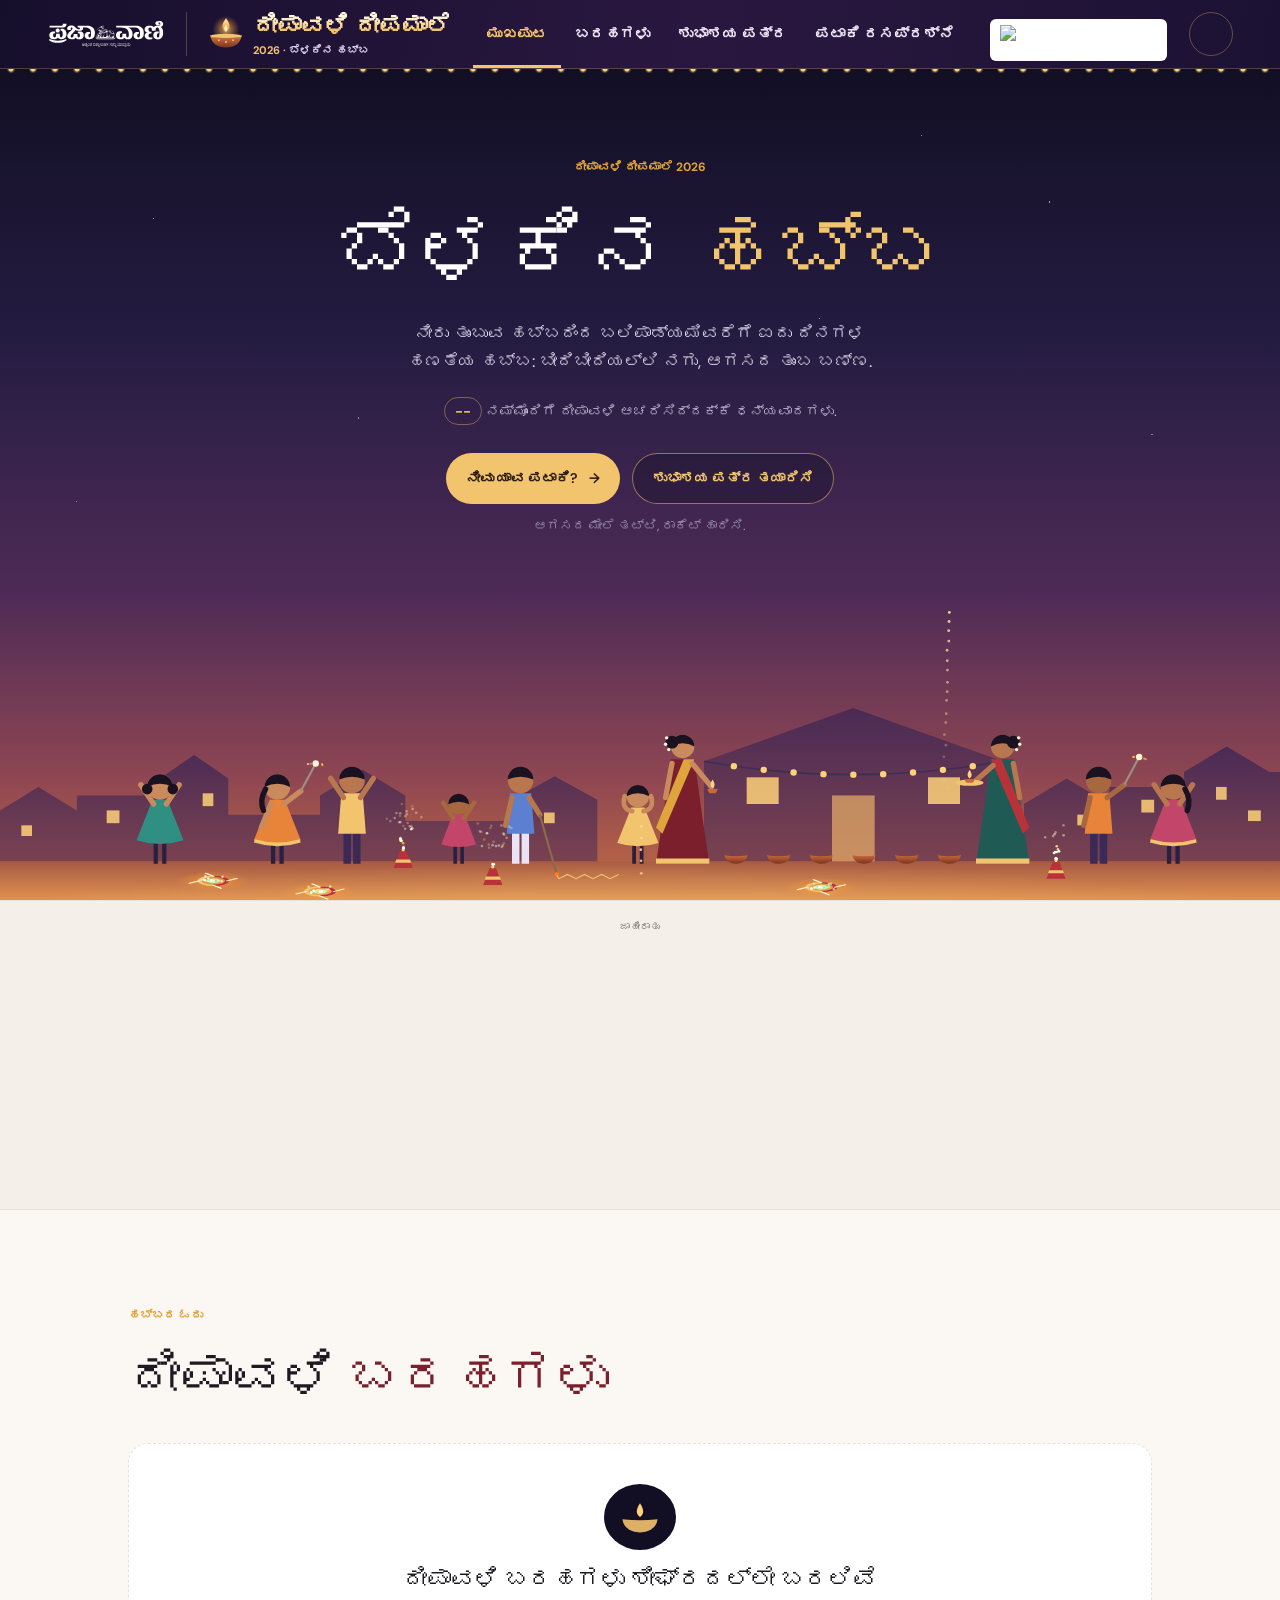
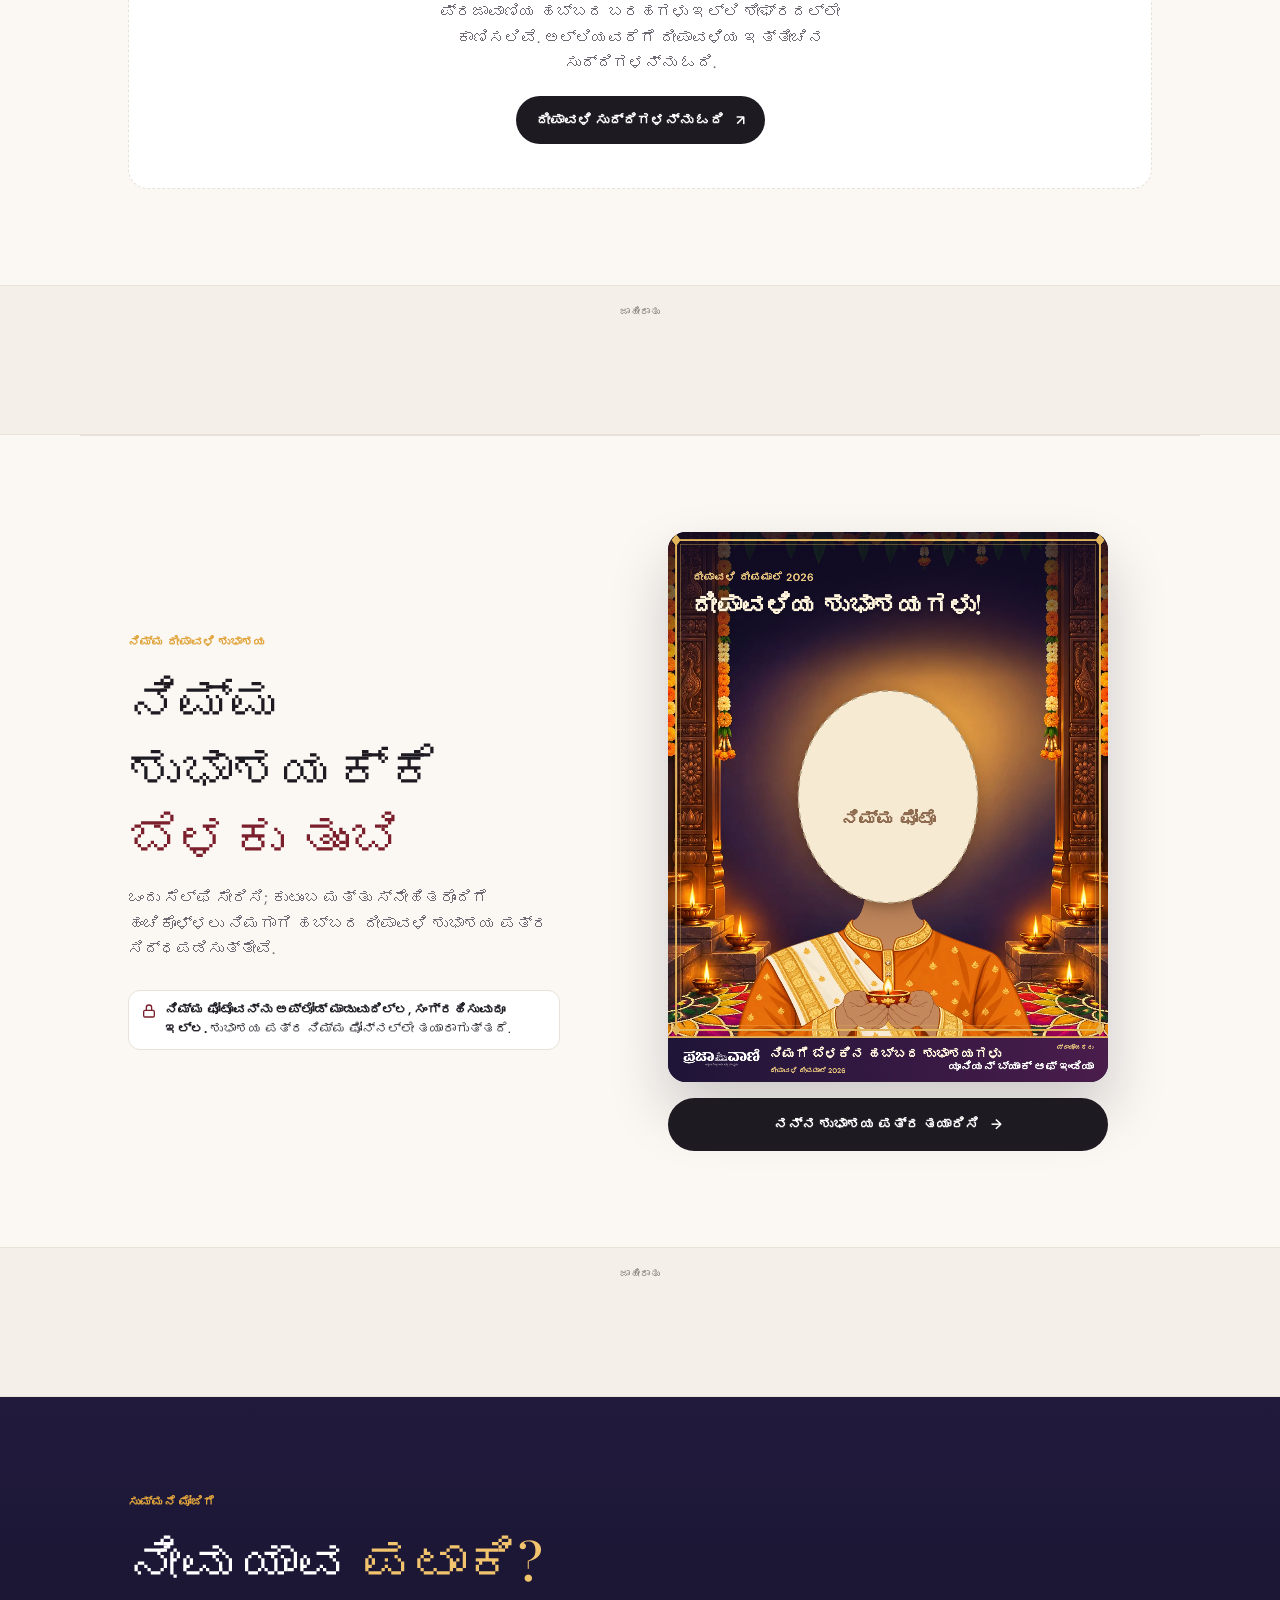
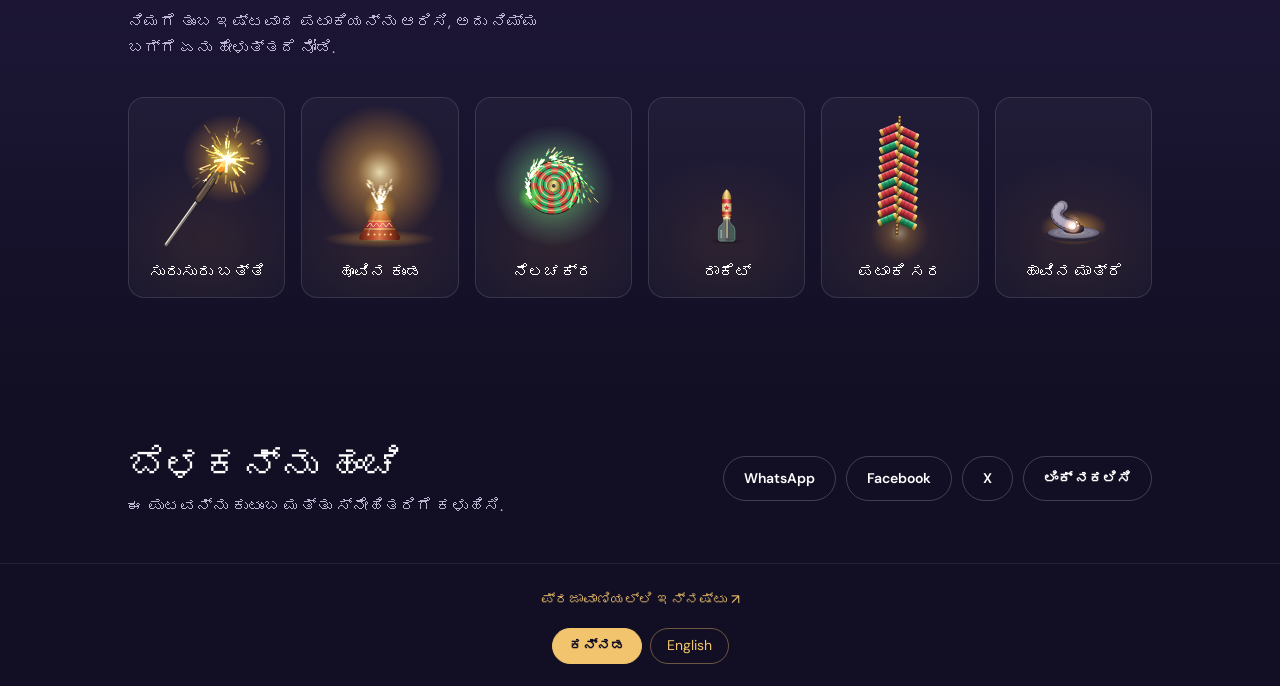
==== commit 971752de: "PV home page banner; no fireworks indoors; assettype preview images - deepawali-banner.pv.html: Praj" ====
--- a/index.html
+++ b/index.html
@@ -28,16 +28,16 @@
   <meta name="robots" content="index, follow, max-image-preview:large">
   <meta property="og:url" content="https://www.prajavani.net/pages/deepawali">
   <meta property="og:locale" content="kn_IN">
-  <meta property="og:image" content="https://deepawali.pages.dev/site/assets/og-deepavali.jpg">
+  <meta property="og:image" content="https://images.assettype.com/prajavani/2026-11-03/efdxioe8/og-deepavali.jpg">
   <meta property="og:image:width" content="1200">
   <meta property="og:image:height" content="630">
   <meta property="og:image:alt" content="ಪ್ರಜಾವಾಣಿ ದೀಪಾವಳಿ ದೀಪಮಾಲೆ 2026: ರಾತ್ರಿ ಬೆಳಗಿದ ಬೀದಿಯಲ್ಲಿ ಸುರುಸುರು ಬತ್ತಿ ಮತ್ತು ಹಣತೆಗಳೊಂದಿಗೆ ಮಕ್ಕಳು">
   <meta name="twitter:card" content="summary_large_image">
   <meta name="twitter:title" content="ದೀಪಾವಳಿ ದೀಪಮಾಲೆ 2026 | ಪ್ರಜಾವಾಣಿ">
   <meta name="twitter:description" content="ನೀವು ಯಾವ ದೀಪಾವಳಿ ಪಟಾಕಿ? ತಿಳಿದುಕೊಳ್ಳಿ, ಹಬ್ಬದ ಬರಹಗಳನ್ನು ಓದಿ ಮತ್ತು ನಿಮ್ಮದೇ ಶುಭಾಶಯ ಪತ್ರ ತಯಾರಿಸಿ.">
-  <meta name="twitter:image" content="https://deepawali.pages.dev/site/assets/og-deepavali.jpg">
+  <meta name="twitter:image" content="https://images.assettype.com/prajavani/2026-11-03/efdxioe8/og-deepavali.jpg">
   <link rel="canonical" href="https://www.prajavani.net/pages/deepawali">
-  <script type="application/ld+json">{"@context":"https://schema.org","@type":"WebPage","@id":"https://www.prajavani.net/pages/deepawali#page","url":"https://www.prajavani.net/pages/deepawali","name":"ದೀಪಾವಳಿ ದೀಪಮಾಲೆ 2026","headline":"ದೀಪಾವಳಿ ದೀಪಮಾಲೆ 2026: ಬೆಳಕಿನ ಹಬ್ಬ","description":"ಪ್ರಜಾವಾಣಿಯೊಂದಿಗೆ ದೀಪಾವಳಿ 2026 ಆಚರಿಸಿ: ಹಬ್ಬದ ಬರಹಗಳು, ನಿಮ್ಮದೇ ಶುಭಾಶಯ ಪತ್ರ, ಮತ್ತು ನೀವು ಯಾವ ಪಟಾಕಿ ಎಂದು ತಿಳಿಯಿರಿ.","inLanguage":"kn","datePublished":"2026-11-03","primaryImageOfPage":{"@type":"ImageObject","url":"https://deepawali.pages.dev/site/assets/og-deepavali.jpg","width":1200,"height":630},"about":{"@type":"Thing","name":"Deepavali","sameAs":"https://en.wikipedia.org/wiki/Diwali"},"isPartOf":{"@type":"WebSite","name":"Prajavani","url":"https://www.prajavani.net/"},"publisher":{"@type":"NewsMediaOrganization","name":"Prajavani","url":"https://www.prajavani.net/","logo":{"@type":"ImageObject","url":"https://images.assettype.com/deccanherald/2026-10-08/uf85tvay/PV-White.svg"}}}</script>
+  <script type="application/ld+json">{"@context":"https://schema.org","@type":"WebPage","@id":"https://www.prajavani.net/pages/deepawali#page","url":"https://www.prajavani.net/pages/deepawali","name":"ದೀಪಾವಳಿ ದೀಪಮಾಲೆ 2026","headline":"ದೀಪಾವಳಿ ದೀಪಮಾಲೆ 2026: ಬೆಳಕಿನ ಹಬ್ಬ","description":"ಪ್ರಜಾವಾಣಿಯೊಂದಿಗೆ ದೀಪಾವಳಿ 2026 ಆಚರಿಸಿ: ಹಬ್ಬದ ಬರಹಗಳು, ನಿಮ್ಮದೇ ಶುಭಾಶಯ ಪತ್ರ, ಮತ್ತು ನೀವು ಯಾವ ಪಟಾಕಿ ಎಂದು ತಿಳಿಯಿರಿ.","inLanguage":"kn","datePublished":"2026-11-03","primaryImageOfPage":{"@type":"ImageObject","url":"https://images.assettype.com/prajavani/2026-11-03/efdxioe8/og-deepavali.jpg","width":1200,"height":630},"about":{"@type":"Thing","name":"Deepavali","sameAs":"https://en.wikipedia.org/wiki/Diwali"},"isPartOf":{"@type":"WebSite","name":"Prajavani","url":"https://www.prajavani.net/"},"publisher":{"@type":"NewsMediaOrganization","name":"Prajavani","url":"https://www.prajavani.net/","logo":{"@type":"ImageObject","url":"https://images.assettype.com/deccanherald/2026-10-08/uf85tvay/PV-White.svg"}}}</script>
   <link rel="preconnect" href="https://fea.assettype.com" crossorigin>
   <link rel="preconnect" href="https://fonts.googleapis.com">
   <link rel="preconnect" href="https://fonts.gstatic.com" crossorigin>
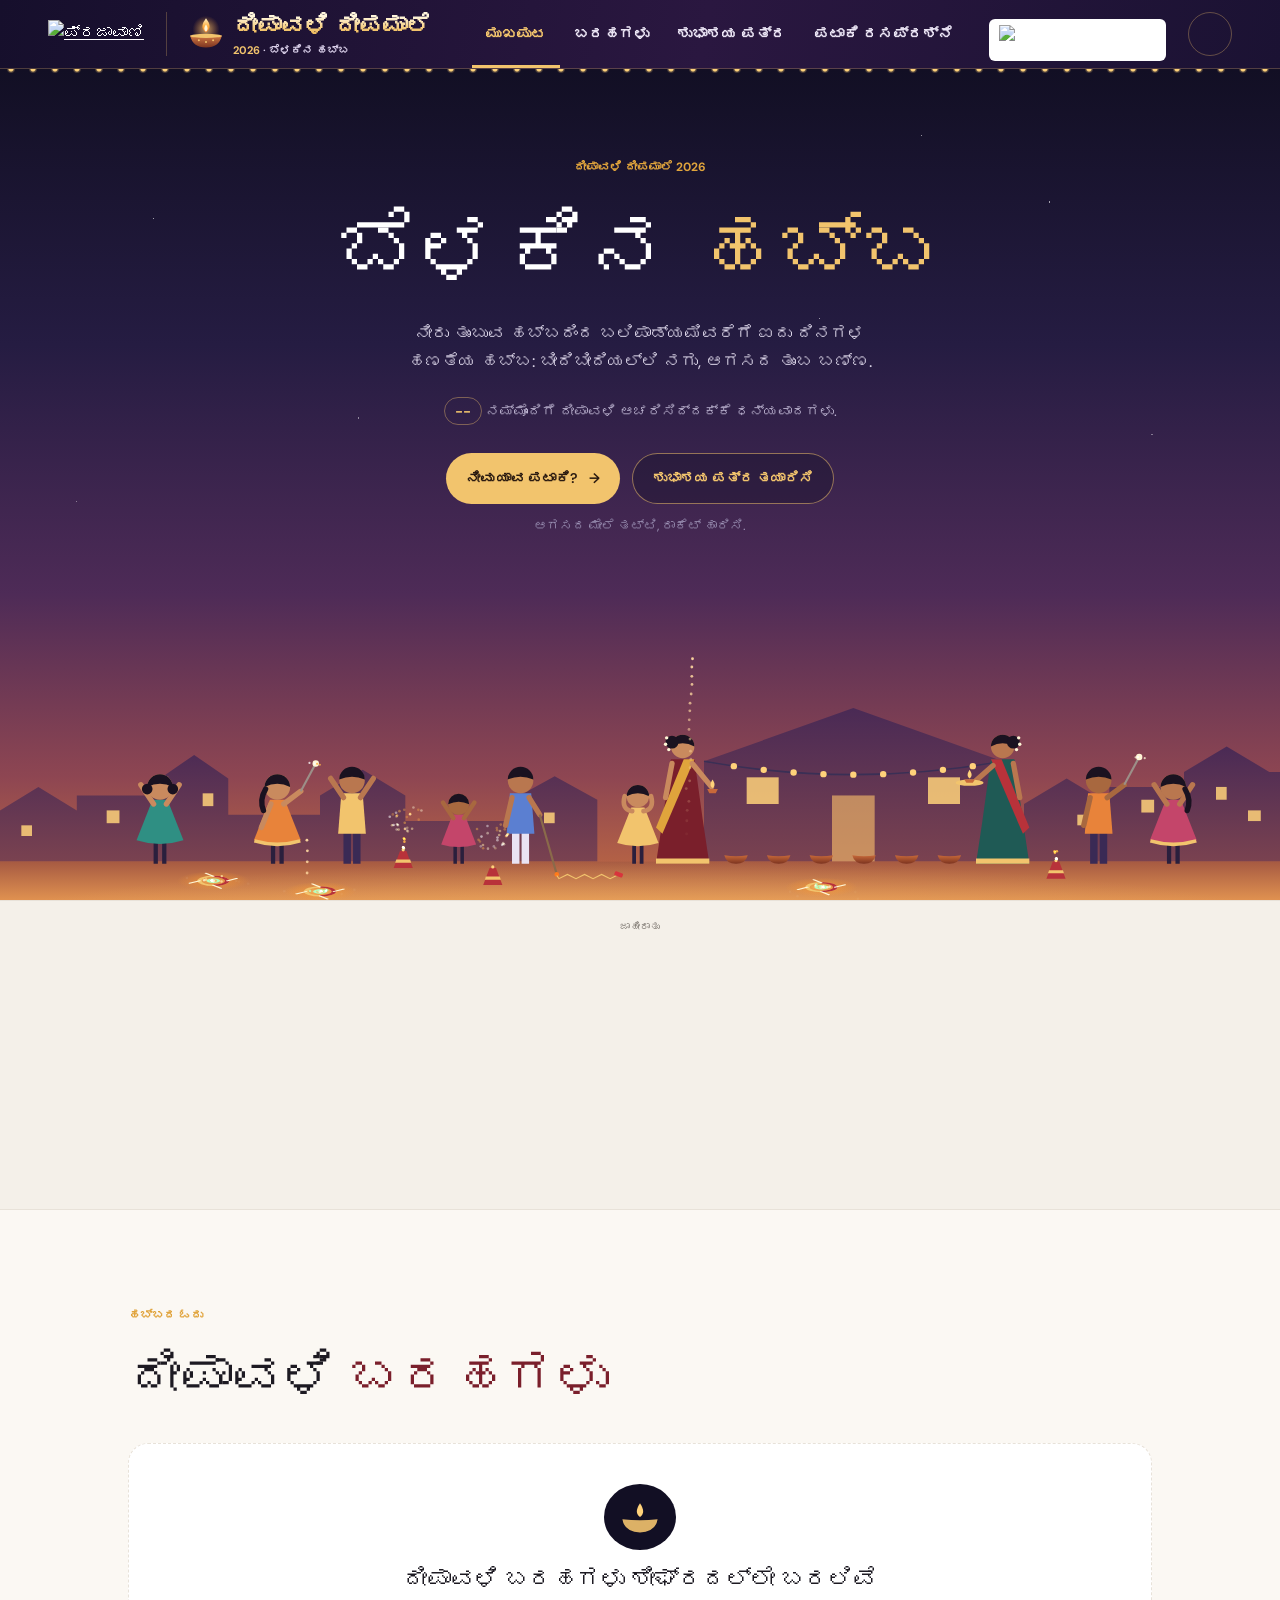
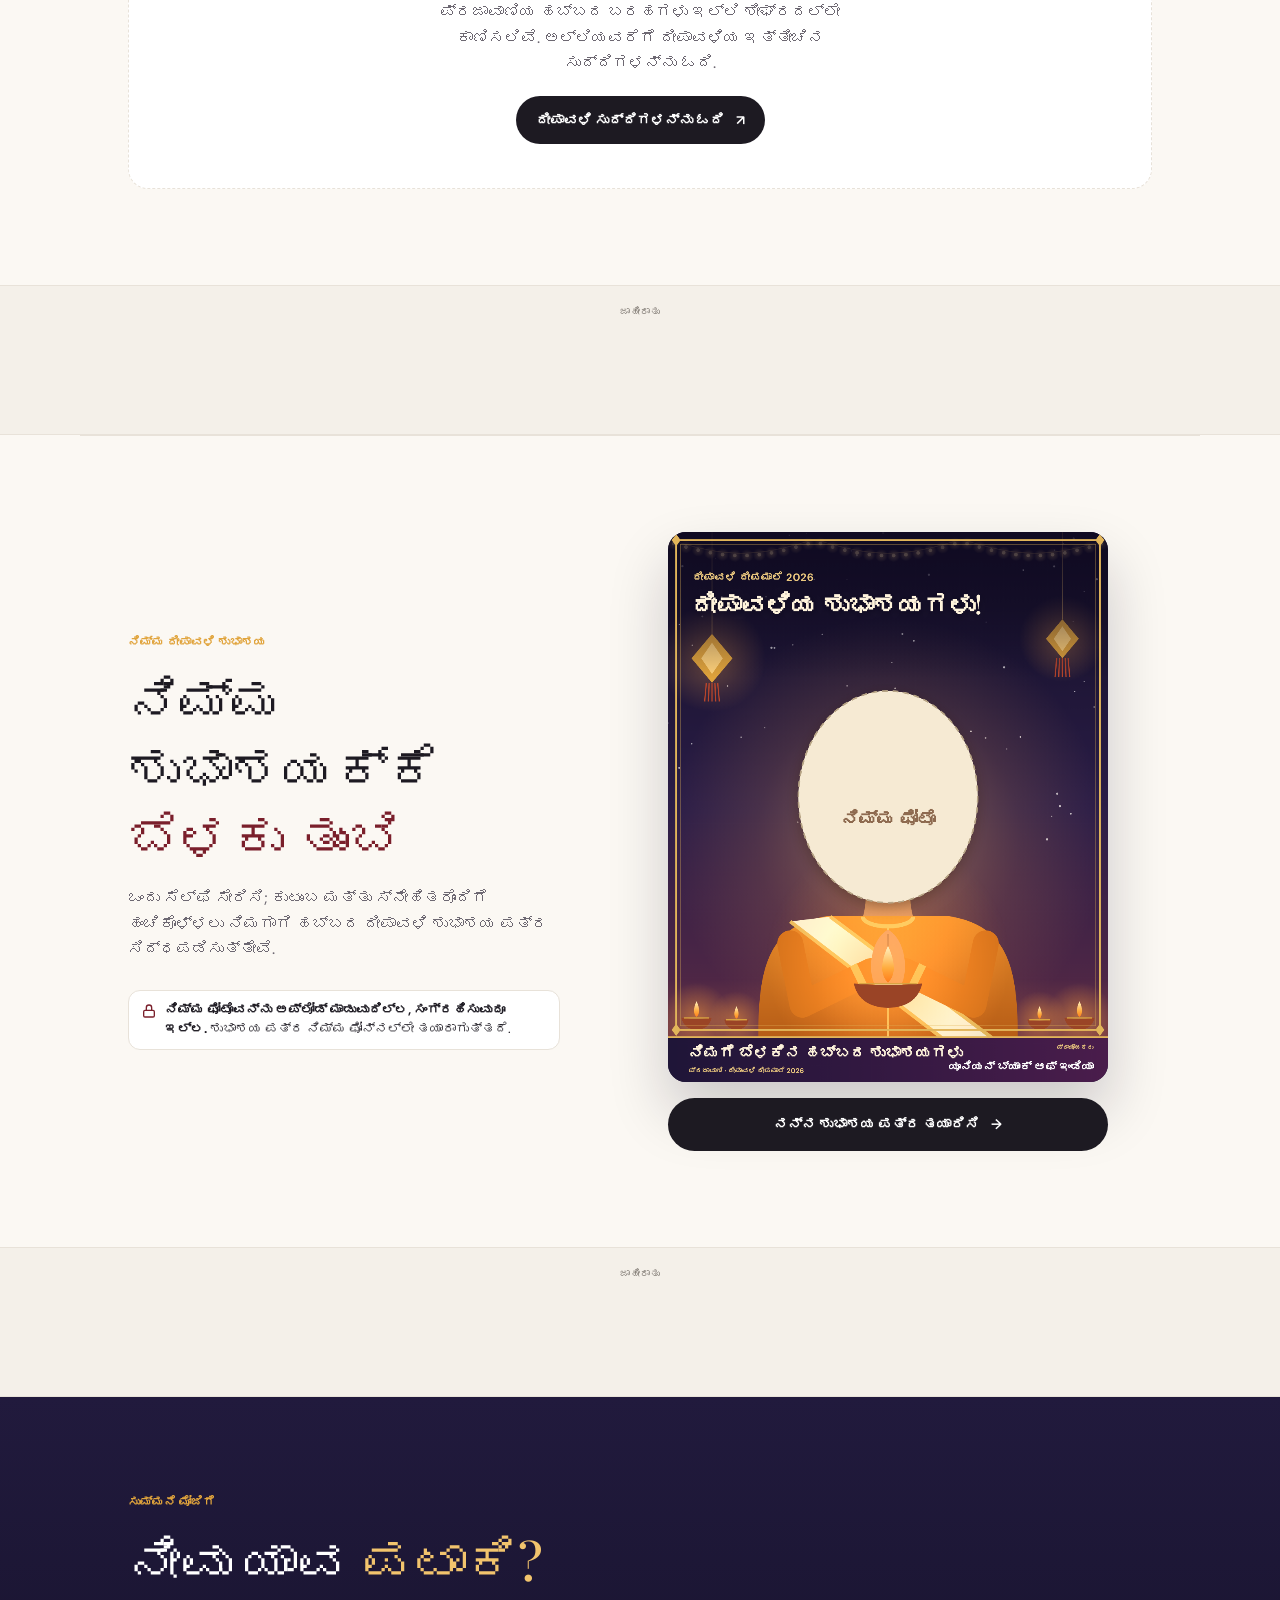
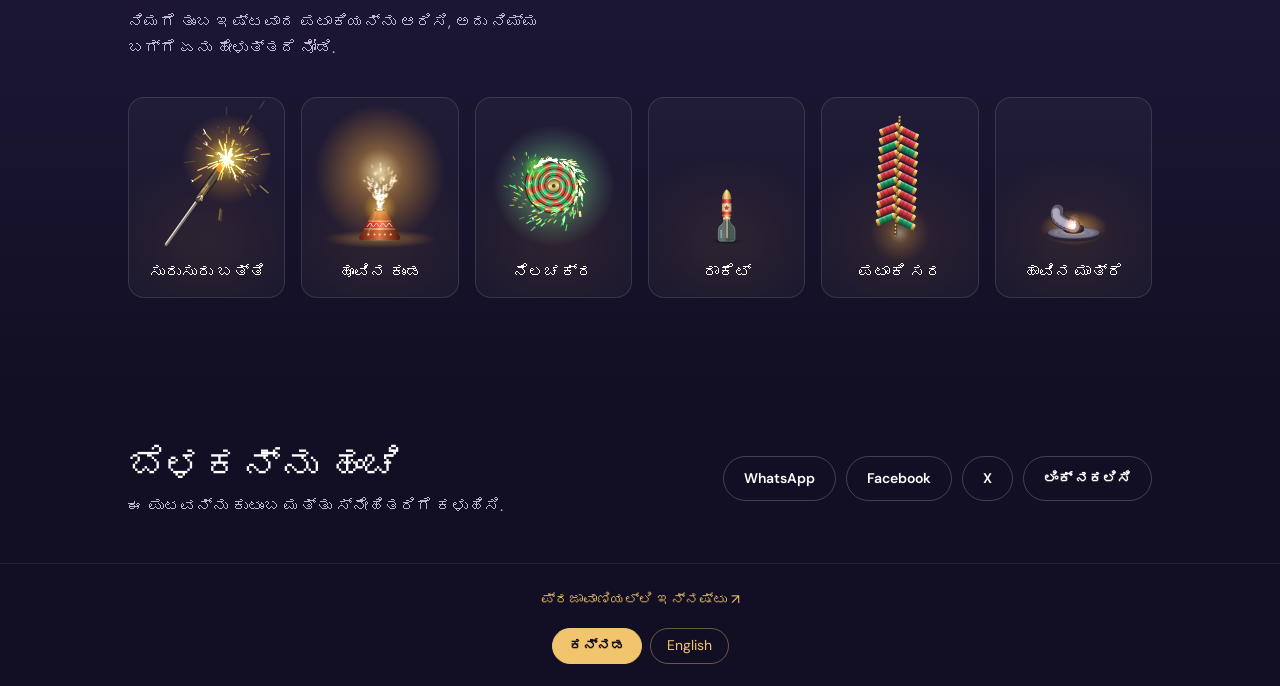
==== commit 5a9e5a76: "Load the logo, favicon and all artwork from assettype - PV logo and favicon: the same assettype link" ====
--- a/index.html
+++ b/index.html
@@ -18,7 +18,7 @@
   <meta charset="utf-8">
   <meta name="viewport" content="width=device-width, initial-scale=1">
   <meta name="theme-color" content="#120f24">
-  <link rel="icon" type="image/svg+xml" href="site/assets/favicon-pv.svg">
+  <link rel="icon" type="image/svg+xml" href="https://images.assettype.com/deccanherald/2026-10-08/by28kjz8/favicon-pv.svg">
   <title>ದೀಪಾವಳಿ ದೀಪಮಾಲೆ 2026 | ಪ್ರಜಾವಾಣಿ</title>
   <meta name="description" content="ಪ್ರಜಾವಾಣಿಯೊಂದಿಗೆ ದೀಪಾವಳಿ 2026 ಆಚರಿಸಿ: ಹಬ್ಬದ ಬರಹಗಳು, ನಿಮ್ಮದೇ ಶುಭಾಶಯ ಪತ್ರ, ಮತ್ತು ನೀವು ಯಾವ ಪಟಾಕಿ ಎಂದು ತಿಳಿಯಿರಿ.">
   <meta property="og:type" content="website">
@@ -45,7 +45,7 @@
   <link rel="stylesheet" href="site/style.css">
   <!-- Edition settings, generated by tools/build-kn.py from content/i18n/kn.json. Edit that file and rebuild;
        do not edit this page by hand. -->
-  <script>window.DASARA_SITE = {"lang": "kn", "locale": "kn-IN", "publisher": "ಪ್ರಜಾವಾಣಿ", "publisherUrl": "https://www.prajavani.net/", "publisherLogo": "site/assets/prajavani-white.svg", "sponsor": "ಯೂನಿಯನ್ ಬ್ಯಾಂಕ್ ಆಫ್ ಇಂಡಿಯಾ", "sponsorUrl": "https://homeloan.unionbankofindia.bank.in/", "sponsorLogo": "https://images.assettype.com/prajavani/2026-10-15/kzt51rx7/Unionbank.svg", "sponsorOnLight": true};
+  <script>window.DASARA_SITE = {"lang": "kn", "locale": "kn-IN", "publisher": "ಪ್ರಜಾವಾಣಿ", "publisherUrl": "https://www.prajavani.net/", "publisherLogo": "https://images.assettype.com/deccanherald/2026-10-08/uf85tvay/PV-White.svg", "sponsor": "ಯೂನಿಯನ್ ಬ್ಯಾಂಕ್ ಆಫ್ ಇಂಡಿಯಾ", "sponsorUrl": "https://homeloan.unionbankofindia.bank.in/", "sponsorLogo": "https://images.assettype.com/prajavani/2026-10-15/kzt51rx7/Unionbank.svg", "sponsorOnLight": true};
   window.DASARA_STRINGS = {"countdown.days": "ದಿನಗಳಲ್ಲಿ ದೀಪಾವಳಿ · ಭಾನುವಾರ, ನವೆಂಬರ್ 8", "countdown.day": "ದಿನದಲ್ಲಿ ದೀಪಾವಳಿ · ಭಾನುವಾರ, ನವೆಂಬರ್ 8", "countdown.now": "ದೀಪಾವಳಿ ಬಂದೇಬಿಟ್ಟಿತು. ದೀಪಾವಳಿಯ ಶುಭಾಶಯಗಳು!", "countdown.after": "ನಮ್ಮೊಂದಿಗೆ ದೀಪಾವಳಿ ಆಚರಿಸಿದ್ದಕ್ಕೆ ಧನ್ಯವಾದಗಳು.", "ad.label": "ಜಾಹೀರಾತು", "share.text": "ನೀವು ಯಾವ ದೀಪಾವಳಿ ಪಟಾಕಿ? {publisher} ಜೊತೆ ತಿಳಿದುಕೊಳ್ಳಿ, ನಿಮ್ಮದೇ ಶುಭಾಶಯ ಪತ್ರ ತಯಾರಿಸಿ.", "share.copied": "ಲಿಂಕ್ ನಕಲಾಗಿದೆ ✓", "share.copyFailed": "ನಕಲಿಸಲಾಗಲಿಲ್ಲ", "share.copiedStatus": "ಲಿಂಕ್ ಕ್ಲಿಪ್‌ಬೋರ್ಡ್‌ಗೆ ನಕಲಾಗಿದೆ", "share.copyFailedStatus": "ಲಿಂಕ್ ನಕಲಿಸಲಾಗಲಿಲ್ಲ", "share.copy": "ಲಿಂಕ್ ನಕಲಿಸಿ", "greeting.status.badPhoto": "ಈ ಫೋಟೊ ತೆರೆಯಲಾಗಲಿಲ್ಲ. JPG ಅಥವಾ PNG ಫೋಟೊ ಪ್ರಯತ್ನಿಸಿ.", "greeting.status.finding": "ನಿಮ್ಮ ಮುಖ ಹುಡುಕಲಾಗುತ್ತಿದೆ…", "greeting.status.manyFaces": "ಒಂದಕ್ಕಿಂತ ಹೆಚ್ಚು ಮುಖಗಳಿವೆ; ದೊಡ್ಡ ಮುಖವನ್ನು ಬಳಸಲಾಗಿದೆ. ಸ್ಪಷ್ಟವಾಗಿ ಕತ್ತರಿಸಲು ನಿಮ್ಮೊಬ್ಬರದೇ ಫೋಟೊ ಬಳಸಿ.", "greeting.status.ready": "ಚೆನ್ನಾಗಿದೆ! ಉಡುಗೆ ಆಯ್ಕೆಮಾಡಿ, ಹಂಚಿಕೊಳ್ಳಿ.", "greeting.status.noFace": "ಮುಖ ಪತ್ತೆಯಾಗಲಿಲ್ಲ, ಹಾಗಾಗಿ ಫೋಟೊವನ್ನು ಮಧ್ಯದಲ್ಲಿ ಇರಿಸಲಾಗಿದೆ. ನೇರವಾಗಿ ನೋಡುವ ಸ್ಪಷ್ಟ ಸೆಲ್ಫಿ ಉತ್ತಮ.", "greeting.status.noDetector": "ಮುಖ ಪತ್ತೆ ಸೌಲಭ್ಯ ಸದ್ಯ ಲಭ್ಯವಿಲ್ಲ, ಹಾಗಾಗಿ ಫೋಟೊವನ್ನು ಮಧ್ಯದಲ್ಲಿ ಇರಿಸಲಾಗಿದೆ.", "greeting.status.cutting": "ನಿಮ್ಮ ಫೋಟೊ ಕತ್ತರಿಸಲಾಗುತ್ತಿದೆ…", "greeting.status.noCutout": "ಫೋಟೊವನ್ನು ಸ್ಪಷ್ಟವಾಗಿ ಕತ್ತರಿಸಲಾಗಲಿಲ್ಲ, ಹಾಗಾಗಿ ಮೃದು ಚೌಕಟ್ಟಿನಲ್ಲಿ ತೋರಿಸಲಾಗಿದೆ. ನಿಮ್ಮೊಬ್ಬರದೇ ಸ್ಪಷ್ಟ ಫೋಟೊ ಉತ್ತಮ.", "greeting.status.camera": "ಕ್ಯಾಮೆರಾ ತೆರೆಯಲಾಗುತ್ತಿದೆ… ಬ್ರೌಸರ್ ಕೇಳಿದರೆ ಅನುಮತಿ ನೀಡಿ.", "greeting.status.cameraFailed": "ಕ್ಯಾಮೆರಾ ತೆರೆಯಲಾಗಲಿಲ್ಲ. ಕ್ಯಾಮೆರಾ ಅನುಮತಿ ಪರಿಶೀಲಿಸಿ, ಅಥವಾ ಫೋಟೊ ಆಯ್ಕೆಮಾಡಿ.", "greeting.card.yourPhoto": "ನಿಮ್ಮ ಫೋಟೊ", "greeting.card.kicker": "ದೀಪಾವಳಿ ದೀಪಮಾಲೆ 2026", "greeting.card.title": "ದೀಪಾವಳಿಯ ಶುಭಾಶಯಗಳು!", "greeting.card.lineNamed": "{name} ಅವರಿಂದ ದೀಪಾವಳಿಯ ಶುಭಾಶಯಗಳು", "greeting.card.line": "ನಿಮಗೆ ಬೆಳಕಿನ ಹಬ್ಬದ ಶುಭಾಶಯಗಳು", "greeting.card.bandNoLogo": "{publisher} · ದೀಪಾವಳಿ ದೀಪಮಾಲೆ 2026", "greeting.card.presentedBy": "ಪ್ರಾಯೋಜಕರು", "greeting.mallige": "ಮಲ್ಲಿಗೆ", "greeting.hint.photoOnly": "ನಿಮ್ಮ ಫೋಟೊ ಆಯ್ಕೆಮಾಡಲು ಟ್ಯಾಪ್ ಮಾಡಿ, ಎಳೆದು ಸರಿಸಿ. ಗಾತ್ರ ಬದಲಿಸಲು ಮತ್ತು ತಿರುಗಿಸಲು ಎರಡು ಬೆರಳುಗಳಿಂದ ಹಿಗ್ಗಿಸಿ, ತಿರುಗಿಸಿ ಅಥವಾ ದುಂಡನೆಯ ಹಿಡಿಕೆಯನ್ನು ಎಳೆಯಿರಿ.", "greeting.hint.noPhoto": "ಪತ್ರಕ್ಕೆ ಬೆಳಕು ತುಂಬಲು ನಿಮ್ಮ ಫೋಟೊ ಸೇರಿಸಿ.", "greeting.hint.withPhoto": "ನಿಮ್ಮ ಫೋಟೊ ಅಥವಾ {name} ಆಯ್ಕೆಮಾಡಲು ಟ್ಯಾಪ್ ಮಾಡಿ, ಎಳೆದು ಸರಿಸಿ. ಗಾತ್ರ ಬದಲಿಸಲು ಮತ್ತು ತಿರುಗಿಸಲು ಎರಡು ಬೆರಳುಗಳಿಂದ ಹಿಗ್ಗಿಸಿ, ತಿರುಗಿಸಿ ಅಥವಾ ದುಂಡನೆಯ ಹಿಡಿಕೆಯನ್ನು ಎಳೆಯಿರಿ.", "greeting.hint": "{name} ಆಯ್ಕೆಮಾಡಲು ಟ್ಯಾಪ್ ಮಾಡಿ, ಎಳೆದು ಸರಿಸಿ. ಗಾತ್ರ ಬದಲಿಸಲು ಮತ್ತು ತಿರುಗಿಸಲು ಎರಡು ಬೆರಳುಗಳಿಂದ ಹಿಗ್ಗಿಸಿ, ತಿರುಗಿಸಿ ಅಥವಾ ದುಂಡನೆಯ ಹಿಡಿಕೆಯನ್ನು ಎಳೆಯಿರಿ.", "greeting.share.title": "ದೀಪಾವಳಿ ಶುಭಾಶಯ", "greeting.share.text": "ದೀಪಾವಳಿಯ ಶುಭಾಶಯಗಳು! ನಿಮ್ಮದೇ ಶುಭಾಶಯ ಪತ್ರ ಮಾಡಿ: {url}", "cracker.sparkler.name": "ಸುರುಸುರು ಬತ್ತಿ", "cracker.sparkler.meaning": "ಮೃದುವಾದ ಚಿನ್ನದ ಕಿಡಿಗಳನ್ನು ಸುರಿಸುವ, ಕೈಯಲ್ಲಿ ಹಿಡಿಯುವ ತಂತಿ: ಬಹುತೇಕ ಎಲ್ಲ ಮಕ್ಕಳು ಮೊದಲು ಹಿಡಿಯುವ ಪಟಾಕಿ.", "cracker.sparkler.personality": "ನೀವು ಆತ್ಮೀಯರು. ಪಕ್ಕದಲ್ಲಿರುವವರನ್ನು ಸದ್ದಿಲ್ಲದೆ, ನಿರಂತರವಾಗಿ ಬೆಳಗುತ್ತೀರಿ; ಎಲ್ಲರಿಗೂ ನೀವು ಹತ್ತಿರವಿರಬೇಕು.", "cracker.flowerpot.name": "ಹೂವಿನ ಕುಂಡ", "cracker.flowerpot.meaning": "ಅರಳುವ ಹೂವಿನಂತೆ ಕಿಡಿಗಳ ಕಾರಂಜಿಯನ್ನು ಚಿಮ್ಮಿಸುವ ಪುಟ್ಟ ಮಣ್ಣಿನ ಕುಂಡ.", "cracker.flowerpot.personality": "ಹಸನ್ಮುಖಿ, ಉದಾರಿ. ಪ್ರತಿ ಸಂದರ್ಭಕ್ಕೂ ಸ್ಪಂದಿಸುತ್ತೀರಿ, ಸದ್ದು ಮಾಡದೆಯೇ ಎಲ್ಲರ ಮುಖದಲ್ಲಿ ನಗು ಮೂಡಿಸುತ್ತೀರಿ.", "cracker.chakri.name": "ನೆಲಚಕ್ರ", "cracker.chakri.meaning": "ಬಣ್ಣ ಮತ್ತು ಬೆಳಕಿನ ವೃತ್ತದಲ್ಲಿ ನೆಲದ ಮೇಲೆ ಗಿರಗಿರನೆ ತಿರುಗುವ ಚಕ್ರ.", "cracker.chakri.personality": "ಸದಾ ಚುರುಕು, ಸದಾ ಚಲನೆ. ಯಾವುದೇ ಕೂಟವನ್ನು ಸಂಭ್ರಮವಾಗಿಸುತ್ತೀರಿ, ಎಲ್ಲರನ್ನೂ ಲವಲವಿಕೆಯಿಂದ ಇಡುತ್ತೀರಿ.", "cracker.rocket.name": "ರಾಕೆಟ್", "cracker.rocket.meaning": "ಬಾಟಲಿಯಿಂದ ಹಾರಿ, ರಾತ್ರಿಯ ಆಗಸದಲ್ಲಿ ಎತ್ತರಕ್ಕೆ ಚಿಮ್ಮಿ ನಕ್ಷತ್ರಗಳಾಗಿ ಸಿಡಿಯುತ್ತದೆ.", "cracker.rocket.personality": "ದೊಡ್ಡ ಕನಸುಗಾರರು, ಗುರಿ ಎತ್ತರದ್ದು. ಆತ್ಮವಿಶ್ವಾಸದಿಂದ ಮೇಲೇರುತ್ತೀರಿ, ಶಿಖರದ ನೋಟ ನಿಮಗಿಷ್ಟ.", "cracker.ladi.name": "ಪಟಾಕಿ ಸರ", "cracker.ladi.meaning": "ಒಂದರ ನಂತರ ಒಂದರಂತೆ ಸಿಡಿಯುತ್ತಲೇ ಹೋಗುವ ಪುಟ್ಟ ಪಟಾಕಿಗಳ ಉದ್ದನೆಯ ಸರ.", "cracker.ladi.personality": "ಕೂಟದ ಜೀವಾಳ. ಒಮ್ಮೆ ಶುರುವಾದರೆ ನಿಮ್ಮನ್ನು ತಡೆಯುವವರಿಲ್ಲ: ಉತ್ಸಾಹಿ, ಜೋರು, ಕಡೆಗಣಿಸಲಾಗದವರು.", "cracker.snake.name": "ಹಾವಿನ ಮಾತ್ರೆ", "cracker.snake.meaning": "ಹಚ್ಚಿದ ಕೂಡಲೇ ನಿಧಾನವಾಗಿ ಸುರುಳಿ ಸುತ್ತುವ ಉದ್ದನೆಯ ಬೂದಿಯ ಹಾವಾಗಿ ಬೆಳೆಯುವ ಪುಟ್ಟ ಕಪ್ಪು ಮಾತ್ರೆ.", "cracker.snake.personality": "ಶಾಂತ, ಕುತೂಹಲಿ, ಸ್ವಲ್ಪ ನಿಗೂಢ. ನಿಧಾನವಾಗಿ ಸಾಗುತ್ತೀರಿ, ಕೊನೆಗೆ ಎಲ್ಲರನ್ನೂ ಅಚ್ಚರಿಗೊಳಿಸುತ್ತೀರಿ.", "greeting.status.gifReady": "ನಿಮ್ಮ ಚಲಿಸುವ ಪತ್ರ ಸಿದ್ಧವಾಗಿದೆ. ಹಂಚಿಕೊಳ್ಳಿ ಒತ್ತಿ.", "greeting.status.gifWait": "ನಿಮ್ಮ ಚಲಿಸುವ ಪತ್ರ ಸಿದ್ಧವಾಗುತ್ತಿದೆ. ಸ್ವಲ್ಪ ಹೊತ್ತಿನ ನಂತರ ಮತ್ತೆ ಹಂಚಿಕೊಳ್ಳಿ ಒತ್ತಿ.", "greeting.status.shareFailed": "ನಿಮ್ಮ ಫೋನ್‌ನಲ್ಲಿ ಹಂಚಿಕೊಳ್ಳುವ ಮೆನು ತೆರೆಯಲಿಲ್ಲ. ಫೋಟೊ ಅಥವಾ ವಿಡಿಯೊ ಮೂಲಕ ಪತ್ರ ಉಳಿಸಿ, ಗ್ಯಾಲರಿಯಿಂದ ಹಂಚಿಕೊಳ್ಳಿ.", "greeting.status.video": "ನಿಮ್ಮ ವಿಡಿಯೊ ಸಿದ್ಧವಾಗುತ್ತಿದೆ…", "greeting.status.videoDone": "ನಿಮ್ಮ ವಿಡಿಯೊ ಉಳಿಸಲಾಗಿದೆ.", "greeting.status.videoGif": "ಈ ಬ್ರೌಸರ್‌ನಲ್ಲಿ ವಿಡಿಯೊ ಮಾಡಲಾಗದು, ಹಾಗಾಗಿ ಚಲಿಸುವ GIF ಉಳಿಸಿದ್ದೇವೆ.", "greeting.status.exportFailed": "ಏನೋ ತಪ್ಪಾಗಿದೆ. ದಯವಿಟ್ಟು ಮತ್ತೆ ಪ್ರಯತ್ನಿಸಿ.", "cracker.result.you": "ನೀವು", "cracker.result.friend": "ನಿಮ್ಮ ಸ್ನೇಹಿತರು", "cracker.card.iam": "ಈ ದೀಪಾವಳಿಗೆ ನಾನು", "cracker.card.ask": "ನೀವು ಯಾವ ಪಟಾಕಿ?", "cracker.share.text": "ಈ ದೀಪಾವಳಿಗೆ ನಾನು {cracker}! ನೀವು ಯಾವ ಪಟಾಕಿ? {publisher} ಜೊತೆ ತಿಳಿದುಕೊಳ್ಳಿ:", "cracker.share.title": "ನೀವು ಯಾವ ದೀಪಾವಳಿ ಪಟಾಕಿ?", "cracker.share.opened": "ವಾಟ್ಸ್‌ಆ್ಯಪ್ ಹೊಸ ಟ್ಯಾಬ್‌ನಲ್ಲಿ ತೆರೆದಿದೆ.", "stories.empty.title": "ದೀಪಾವಳಿ ಬರಹಗಳು ಶೀಘ್ರದಲ್ಲೇ ಬರಲಿವೆ", "stories.empty.text": "{publisher}ಯ ಹಬ್ಬದ ಬರಹಗಳು ಇಲ್ಲಿ ಶೀಘ್ರದಲ್ಲೇ ಕಾಣಿಸಲಿವೆ. ಅಲ್ಲಿಯವರೆಗೆ ದೀಪಾವಳಿಯ ಇತ್ತೀಚಿನ ಸುದ್ದಿಗಳನ್ನು ಓದಿ.", "stories.empty.link": "ದೀಪಾವಳಿ ಸುದ್ದಿಗಳನ್ನು ಓದಿ", "stories.pageOf": "ಪುಟ {page}/{total} · {count} ಬರಹಗಳು", "stories.prev": "ಹಿಂದಿನ", "stories.next": "ಮುಂದಿನ", "stories.pageLabel": "ಪುಟ {page}"};</script>
   <script src="site/main.js" defer></script>
   <script src="site/greeting.js" type="module"></script>
@@ -58,7 +58,7 @@
 
   <header class="top">
     <div class="top-inner">
-      <a class="publisher" href="https://www.prajavani.net/" aria-label="ಪ್ರಜಾವಾಣಿ ಮುಖಪುಟ"><img src="site/assets/prajavani-white.svg" alt="ಪ್ರಜಾವಾಣಿ"></a>
+      <a class="publisher" href="https://www.prajavani.net/" aria-label="ಪ್ರಜಾವಾಣಿ ಮುಖಪುಟ"><img src="https://images.assettype.com/deccanherald/2026-10-08/uf85tvay/PV-White.svg" alt="ಪ್ರಜಾವಾಣಿ"></a>
       <a class="event-mark" href="#home" aria-label="ದೀಪಾವಳಿ ದೀಪಮಾಲೆ 2026: ಮೇಲಕ್ಕೆ ಹೋಗಿ">
         <svg class="event-diya" viewBox="0 0 48 48" aria-hidden="true" focusable="false">
           <defs>
@@ -396,11 +396,11 @@
             <fieldset class="field greeting-scene-set">
               <legend class="field-label">ಹಿನ್ನೆಲೆ</legend>
               <div class="greeting-outfits">
-                <label><input type="radio" name="greeting-scene" value="doorstep" checked><img src="site/assets/deepavali/bg-doorstep-thumb.webp" alt="" width="144" height="180"><span class="scene-name">ಹೊಸ್ತಿಲು</span></label>
-            <label><input type="radio" name="greeting-scene" value="night-sky"><img src="site/assets/deepavali/bg-night-sky-thumb.webp" alt="" width="144" height="180"><span class="scene-name">ಆಕಾಶಬುಟ್ಟಿ</span></label>
-            <label><input type="radio" name="greeting-scene" value="fireworks"><img src="site/assets/deepavali/bg-fireworks-thumb.webp" alt="" width="144" height="180"><span class="scene-name">ಬಾಣಬಿರುಸು</span></label>
-            <label><input type="radio" name="greeting-scene" value="lakshmi-puja"><img src="site/assets/deepavali/bg-lakshmi-puja-thumb.webp" alt="" width="144" height="180"><span class="scene-name">ಲಕ್ಷ್ಮೀ ಪೂಜೆ</span></label>
-            <label><input type="radio" name="greeting-scene" value="balipadyami"><img src="site/assets/deepavali/bg-balipadyami-thumb.webp" alt="" width="144" height="180"><span class="scene-name">ಬಲಿಪಾಡ್ಯಮಿ</span></label>
+                <label><input type="radio" name="greeting-scene" value="doorstep" checked><img src="https://images.assettype.com/prajavani/2026-11-03/rooi8id3/bg-doorstep-thumb.webp" alt="" width="144" height="180"><span class="scene-name">ಹೊಸ್ತಿಲು</span></label>
+            <label><input type="radio" name="greeting-scene" value="night-sky"><img src="https://images.assettype.com/prajavani/2026-11-03/jkhvzei9/bg-night-sky-thumb.webp" alt="" width="144" height="180"><span class="scene-name">ಆಕಾಶಬುಟ್ಟಿ</span></label>
+            <label><input type="radio" name="greeting-scene" value="fireworks"><img src="https://images.assettype.com/prajavani/2026-11-03/ruh0yv5t/bg-fireworks-thumb.webp" alt="" width="144" height="180"><span class="scene-name">ಬಾಣಬಿರುಸು</span></label>
+            <label><input type="radio" name="greeting-scene" value="lakshmi-puja"><img src="https://images.assettype.com/prajavani/2026-11-03/1hnt1v5n/bg-lakshmi-puja-thumb.webp" alt="" width="144" height="180"><span class="scene-name">ಲಕ್ಷ್ಮೀ ಪೂಜೆ</span></label>
+            <label><input type="radio" name="greeting-scene" value="balipadyami"><img src="https://images.assettype.com/prajavani/2026-11-03/yxk02lch/bg-balipadyami-thumb.webp" alt="" width="144" height="180"><span class="scene-name">ಬಲಿಪಾಡ್ಯಮಿ</span></label>
               </div>
             </fieldset>
             <div class="field greeting-name-step">
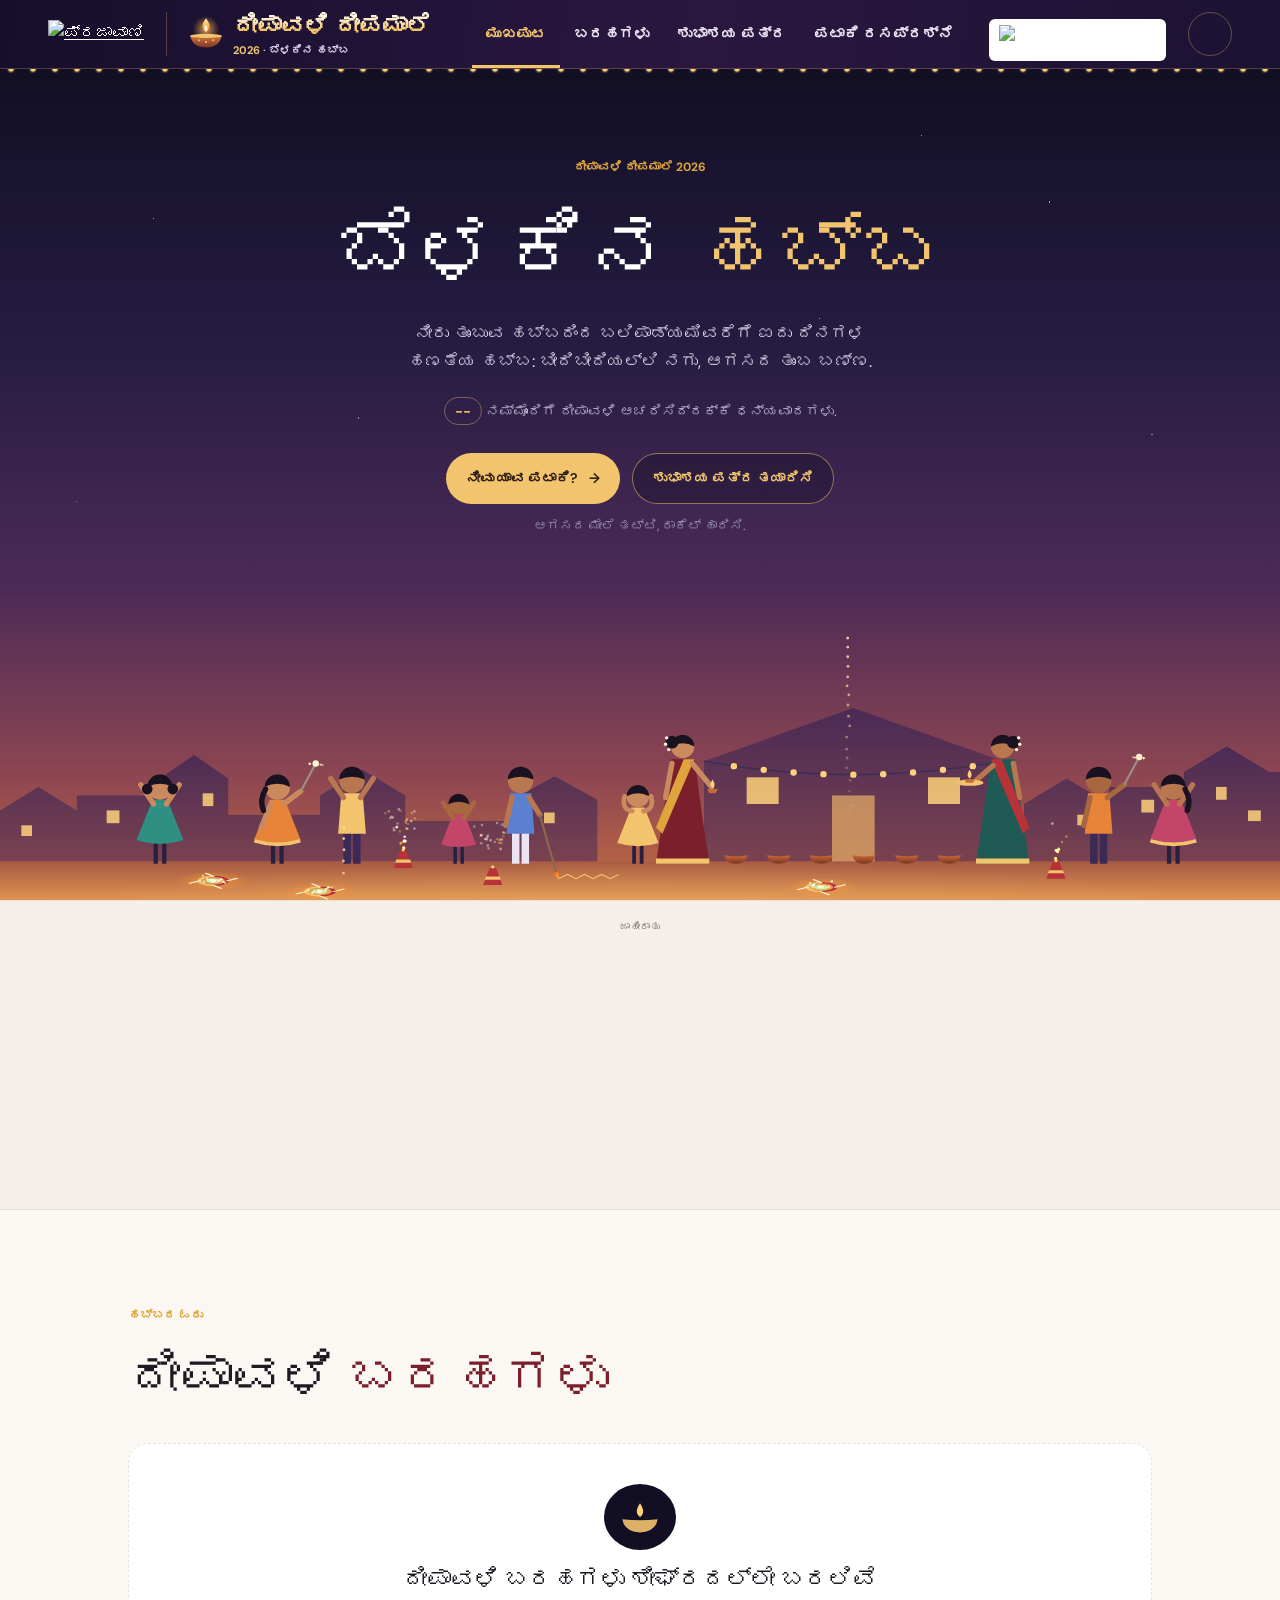
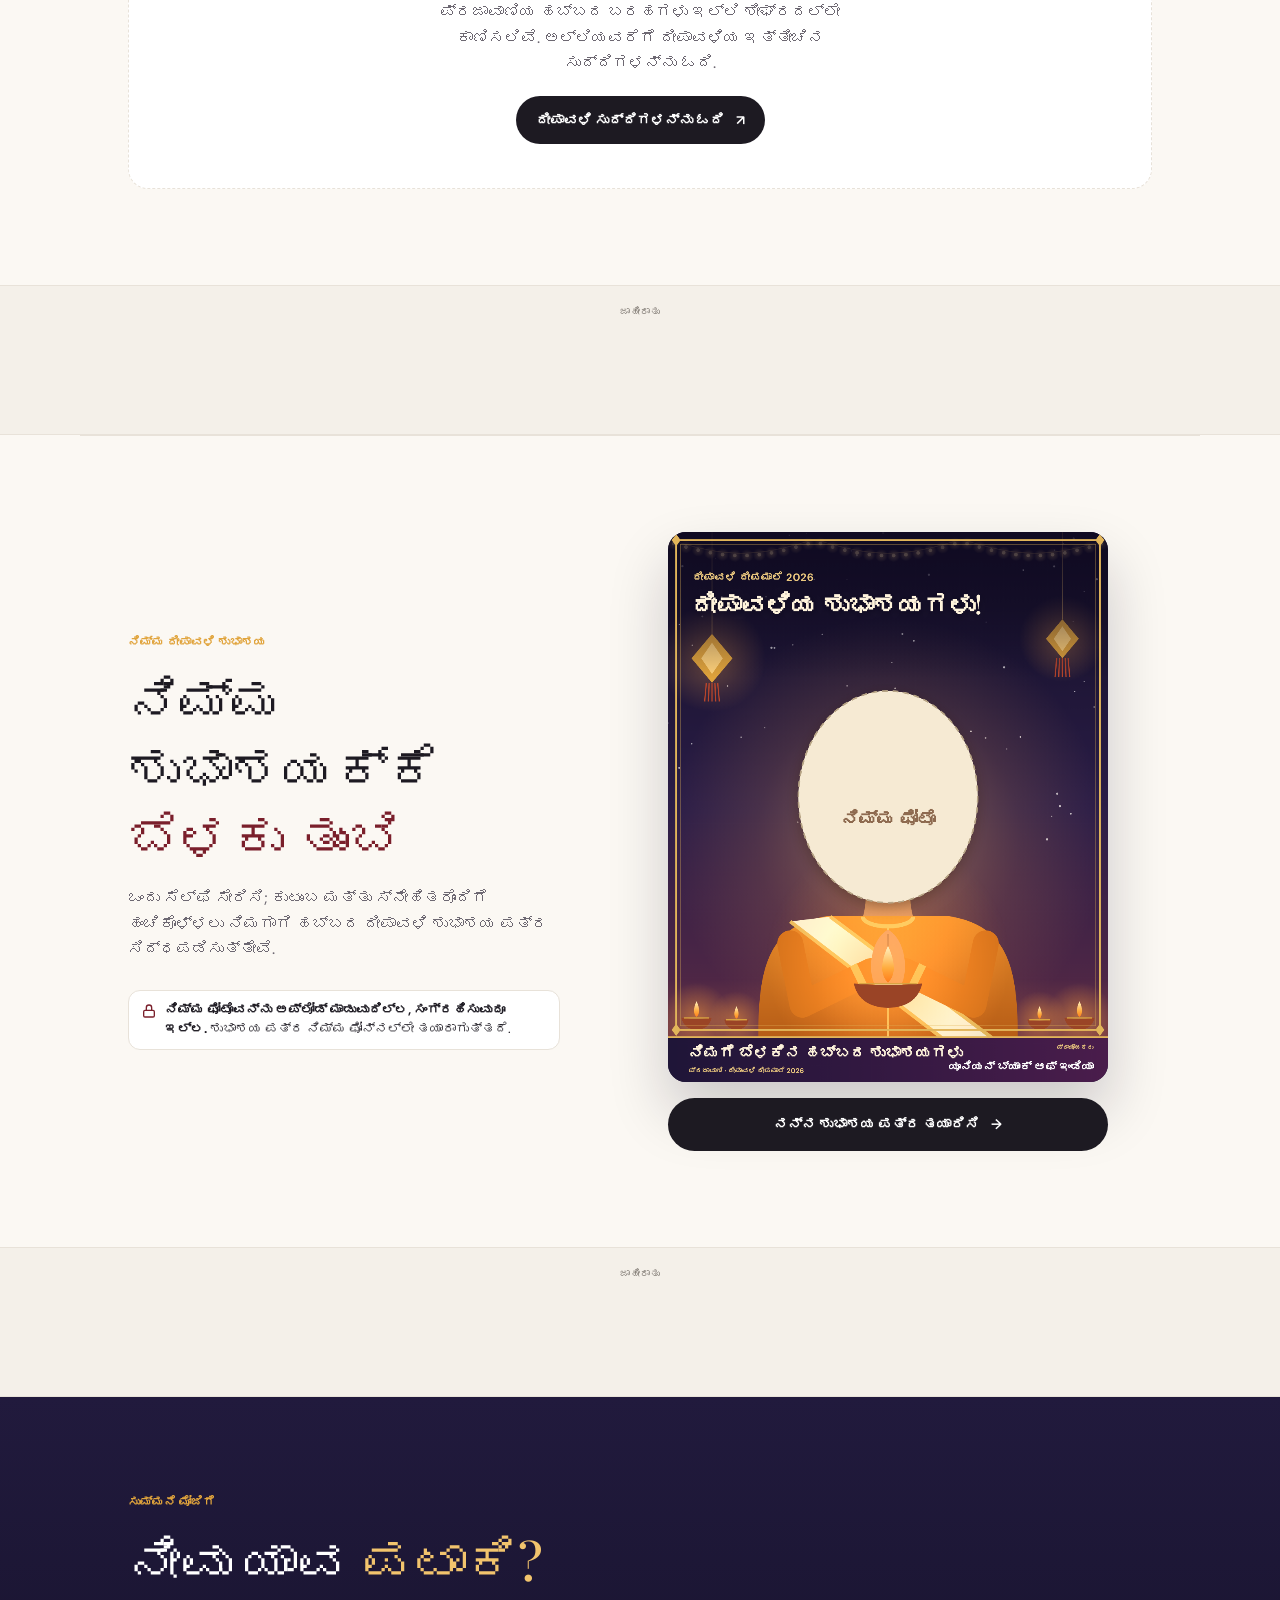
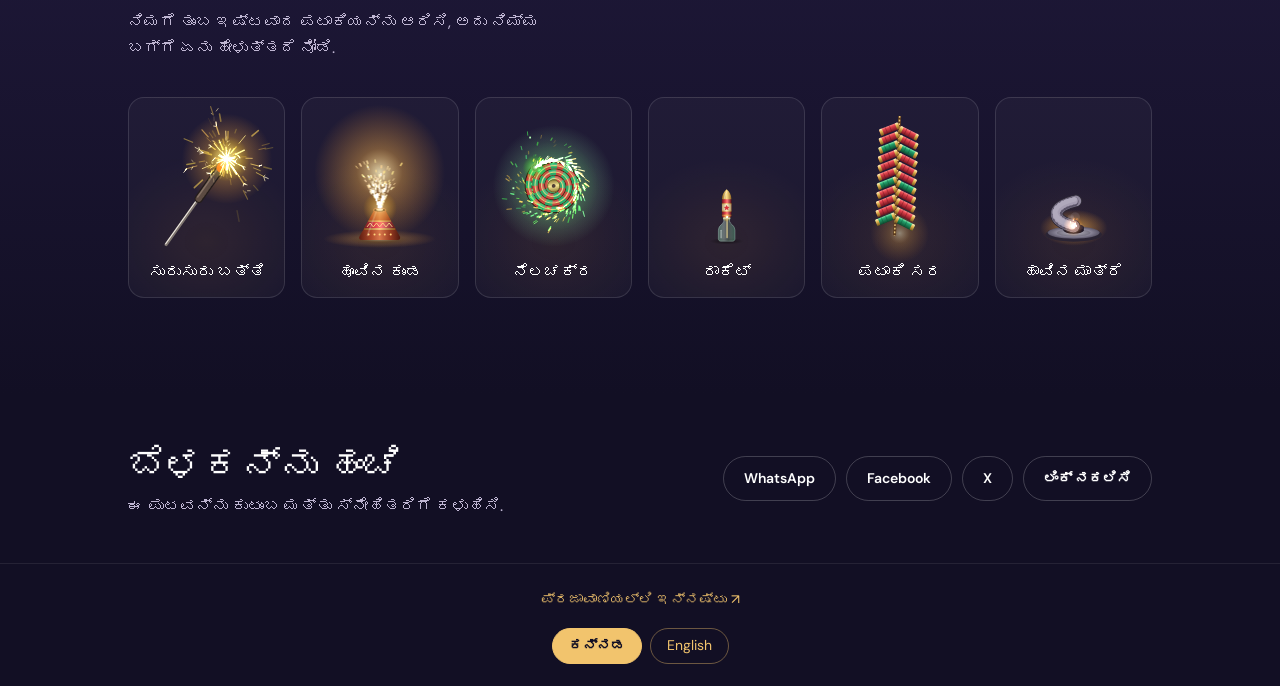
==== commit 5e5fece2: "Move the page to prajavani.net/pages/deepawali-special Co-Authored-By: Claude Opus 5.5 <noreply@anth" ====
--- a/index.html
+++ b/index.html
@@ -26,7 +26,7 @@
   <meta property="og:title" content="ದೀಪಾವಳಿ ದೀಪಮಾಲೆ 2026 | ಪ್ರಜಾವಾಣಿ">
   <meta property="og:description" content="ನೀವು ಯಾವ ದೀಪಾವಳಿ ಪಟಾಕಿ? ತಿಳಿದುಕೊಳ್ಳಿ, ಹಬ್ಬದ ಬರಹಗಳನ್ನು ಓದಿ ಮತ್ತು ನಿಮ್ಮದೇ ಶುಭಾಶಯ ಪತ್ರ ತಯಾರಿಸಿ.">
   <meta name="robots" content="index, follow, max-image-preview:large">
-  <meta property="og:url" content="https://www.prajavani.net/pages/deepawali">
+  <meta property="og:url" content="https://www.prajavani.net/pages/deepawali-special">
   <meta property="og:locale" content="kn_IN">
   <meta property="og:image" content="https://images.assettype.com/prajavani/2026-11-03/efdxioe8/og-deepavali.jpg">
   <meta property="og:image:width" content="1200">
@@ -36,8 +36,8 @@
   <meta name="twitter:title" content="ದೀಪಾವಳಿ ದೀಪಮಾಲೆ 2026 | ಪ್ರಜಾವಾಣಿ">
   <meta name="twitter:description" content="ನೀವು ಯಾವ ದೀಪಾವಳಿ ಪಟಾಕಿ? ತಿಳಿದುಕೊಳ್ಳಿ, ಹಬ್ಬದ ಬರಹಗಳನ್ನು ಓದಿ ಮತ್ತು ನಿಮ್ಮದೇ ಶುಭಾಶಯ ಪತ್ರ ತಯಾರಿಸಿ.">
   <meta name="twitter:image" content="https://images.assettype.com/prajavani/2026-11-03/efdxioe8/og-deepavali.jpg">
-  <link rel="canonical" href="https://www.prajavani.net/pages/deepawali">
-  <script type="application/ld+json">{"@context":"https://schema.org","@type":"WebPage","@id":"https://www.prajavani.net/pages/deepawali#page","url":"https://www.prajavani.net/pages/deepawali","name":"ದೀಪಾವಳಿ ದೀಪಮಾಲೆ 2026","headline":"ದೀಪಾವಳಿ ದೀಪಮಾಲೆ 2026: ಬೆಳಕಿನ ಹಬ್ಬ","description":"ಪ್ರಜಾವಾಣಿಯೊಂದಿಗೆ ದೀಪಾವಳಿ 2026 ಆಚರಿಸಿ: ಹಬ್ಬದ ಬರಹಗಳು, ನಿಮ್ಮದೇ ಶುಭಾಶಯ ಪತ್ರ, ಮತ್ತು ನೀವು ಯಾವ ಪಟಾಕಿ ಎಂದು ತಿಳಿಯಿರಿ.","inLanguage":"kn","datePublished":"2026-11-03","primaryImageOfPage":{"@type":"ImageObject","url":"https://images.assettype.com/prajavani/2026-11-03/efdxioe8/og-deepavali.jpg","width":1200,"height":630},"about":{"@type":"Thing","name":"Deepavali","sameAs":"https://en.wikipedia.org/wiki/Diwali"},"isPartOf":{"@type":"WebSite","name":"Prajavani","url":"https://www.prajavani.net/"},"publisher":{"@type":"NewsMediaOrganization","name":"Prajavani","url":"https://www.prajavani.net/","logo":{"@type":"ImageObject","url":"https://images.assettype.com/deccanherald/2026-10-08/uf85tvay/PV-White.svg"}}}</script>
+  <link rel="canonical" href="https://www.prajavani.net/pages/deepawali-special">
+  <script type="application/ld+json">{"@context":"https://schema.org","@type":"WebPage","@id":"https://www.prajavani.net/pages/deepawali-special#page","url":"https://www.prajavani.net/pages/deepawali-special","name":"ದೀಪಾವಳಿ ದೀಪಮಾಲೆ 2026","headline":"ದೀಪಾವಳಿ ದೀಪಮಾಲೆ 2026: ಬೆಳಕಿನ ಹಬ್ಬ","description":"ಪ್ರಜಾವಾಣಿಯೊಂದಿಗೆ ದೀಪಾವಳಿ 2026 ಆಚರಿಸಿ: ಹಬ್ಬದ ಬರಹಗಳು, ನಿಮ್ಮದೇ ಶುಭಾಶಯ ಪತ್ರ, ಮತ್ತು ನೀವು ಯಾವ ಪಟಾಕಿ ಎಂದು ತಿಳಿಯಿರಿ.","inLanguage":"kn","datePublished":"2026-11-03","primaryImageOfPage":{"@type":"ImageObject","url":"https://images.assettype.com/prajavani/2026-11-03/efdxioe8/og-deepavali.jpg","width":1200,"height":630},"about":{"@type":"Thing","name":"Deepavali","sameAs":"https://en.wikipedia.org/wiki/Diwali"},"isPartOf":{"@type":"WebSite","name":"Prajavani","url":"https://www.prajavani.net/"},"publisher":{"@type":"NewsMediaOrganization","name":"Prajavani","url":"https://www.prajavani.net/","logo":{"@type":"ImageObject","url":"https://images.assettype.com/deccanherald/2026-10-08/uf85tvay/PV-White.svg"}}}</script>
   <link rel="preconnect" href="https://fea.assettype.com" crossorigin>
   <link rel="preconnect" href="https://fonts.googleapis.com">
   <link rel="preconnect" href="https://fonts.gstatic.com" crossorigin>
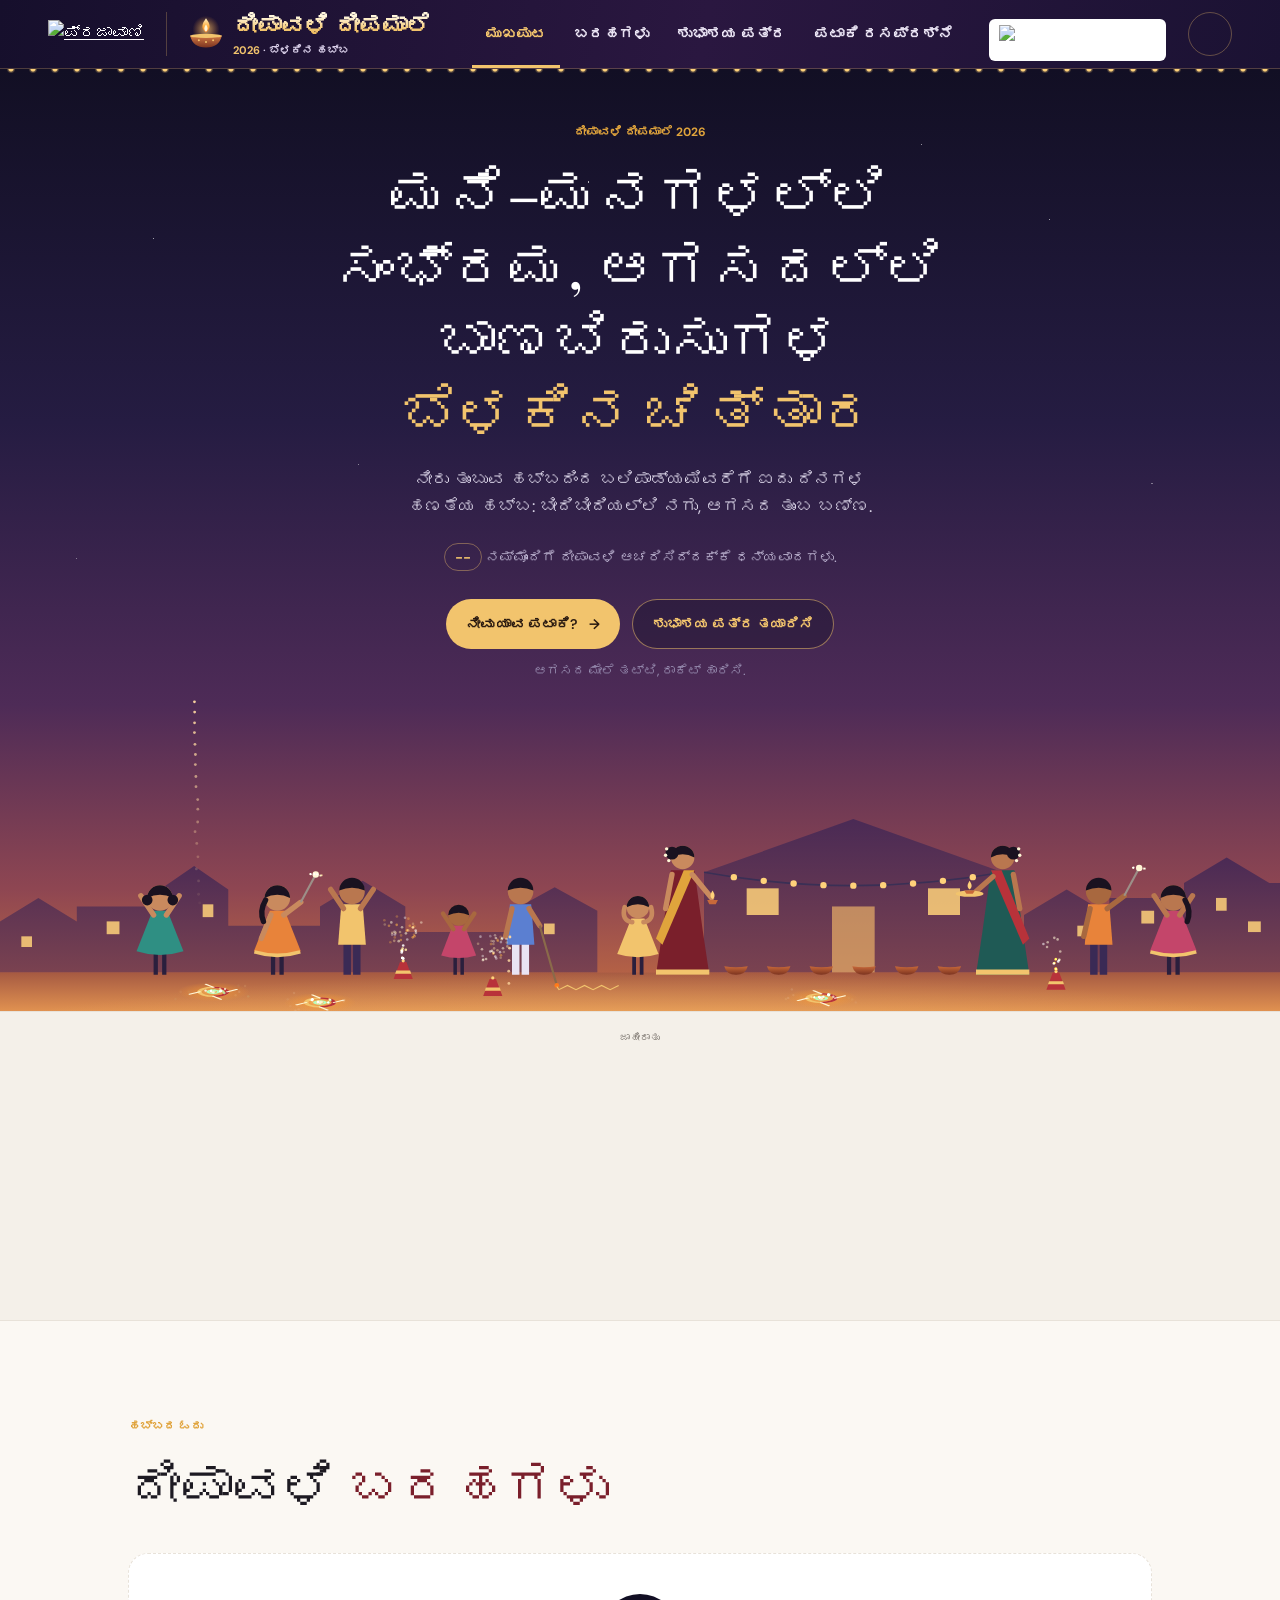
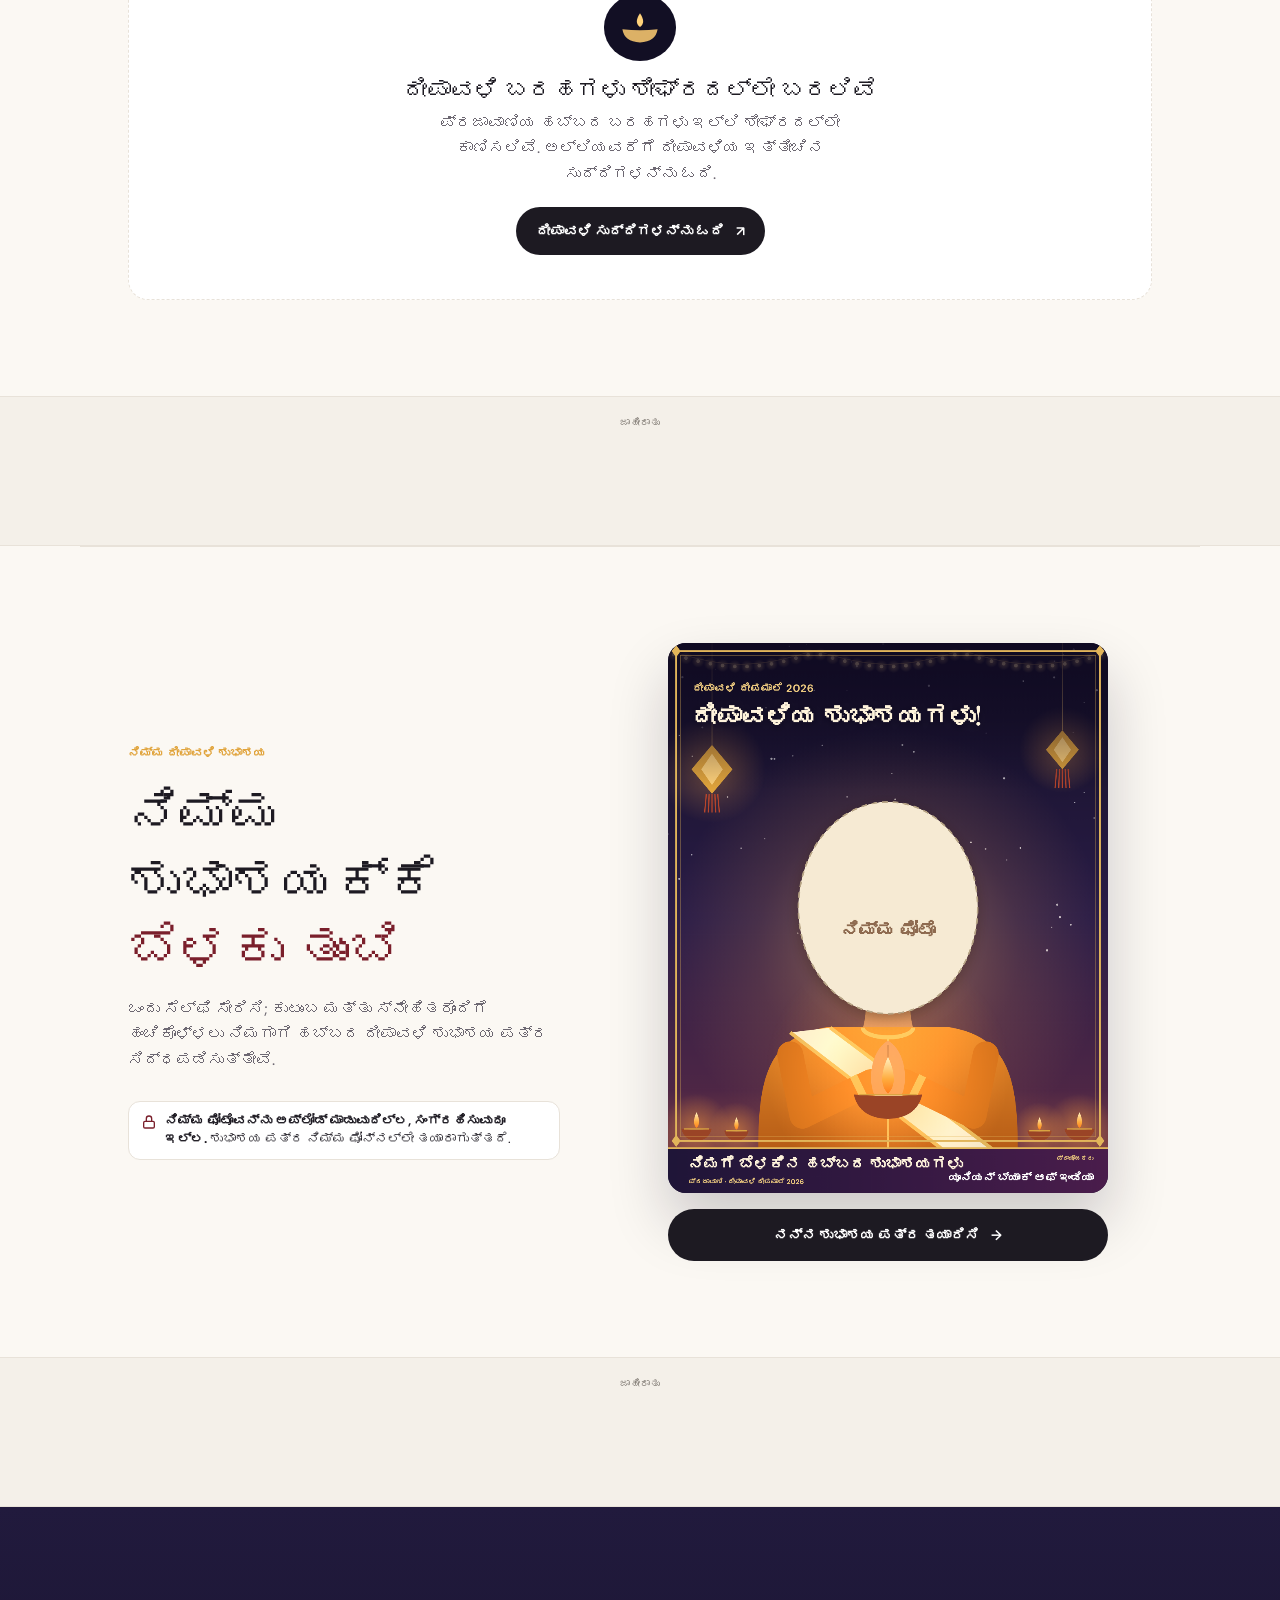
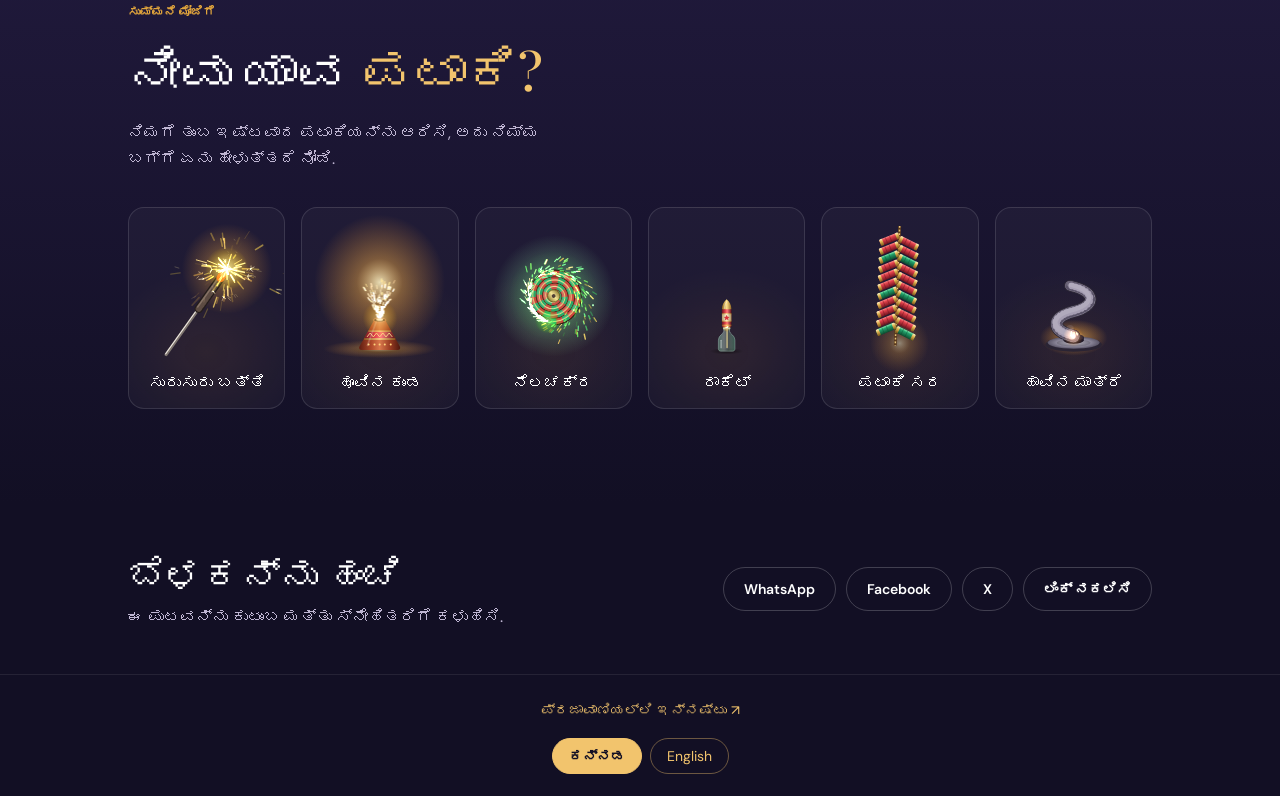
==== commit 48bb7d41: "New Kannada hero headline Co-Authored-By: Claude Opus 5.5 <noreply@anthropic.com>" ====
--- a/index.html
+++ b/index.html
@@ -102,7 +102,7 @@
       <canvas class="fireworks" id="fireworks" aria-hidden="true"></canvas>
       <div class="hero-inner">
         <p class="eyebrow">ದೀಪಾವಳಿ ದೀಪಮಾಲೆ 2026</p>
-        <h1 id="hero-title">ಬೆಳಕಿನ <em>ಹಬ್ಬ</em></h1>
+        <h1 id="hero-title">ಮನೆ–ಮನಗಳಲ್ಲಿ ಸಂಭ್ರಮ, ಆಗಸದಲ್ಲಿ ಬಾಣಬಿರುಸುಗಳ <em>ಬೆಳಕಿನ ಚಿತ್ತಾರ</em></h1>
         <p class="hero-lede">ನೀರು ತುಂಬುವ ಹಬ್ಬದಿಂದ ಬಲಿಪಾಡ್ಯಮಿವರೆಗೆ ಐದು ದಿನಗಳ ಹಣತೆಯ ಹಬ್ಬ: ಬೀದಿಬೀದಿಯಲ್ಲಿ ನಗು, ಆಗಸದ ತುಂಬ ಬಣ್ಣ.</p>
         <p class="countdown" id="countdown" aria-live="off"><span class="countdown-num" id="countdown-num">--</span> <span id="countdown-text">ದಿನಗಳಲ್ಲಿ ದೀಪಾವಳಿ · ಭಾನುವಾರ, ನವೆಂಬರ್ 8</span></p>
         <div class="hero-actions"><a class="button button-gold" href="#crackers" data-track="cracker_cta">ನೀವು ಯಾವ ಪಟಾಕಿ? <span aria-hidden="true">→</span></a><a class="button button-ghost" href="#greeting" data-track="hero_greeting_cta">ಶುಭಾಶಯ ಪತ್ರ ತಯಾರಿಸಿ</a></div>
--- a/site/style.css
+++ b/site/style.css
@@ -131,6 +131,7 @@
 .hero-inner a,.hero-inner button{pointer-events:auto}
 .hero h1{margin:0;font:500 clamp(40px,min(7vw,10vh),84px)/1.02 var(--serif);letter-spacing:-.02em}
 .hero h1 em{color:var(--gold)}
+html[lang="kn"] .hero h1{font-size:clamp(30px,min(4.6vw,7vh),58px);line-height:1.25;letter-spacing:0;max-width:18ch;margin-inline:auto;text-wrap:balance}
 .hero-lede{max-width:520px;margin:20px auto 0;color:#d9d3e6;font-size:17px}
 .countdown{margin:22px 0 0;color:#bfb6d3;font-size:14px;letter-spacing:.02em}
 .countdown-num{display:inline-block;min-width:1.6em;padding:2px 10px;border:1px solid #f2c46d66;border-radius:999px;color:var(--gold);font-weight:700;font-variant-numeric:tabular-nums}
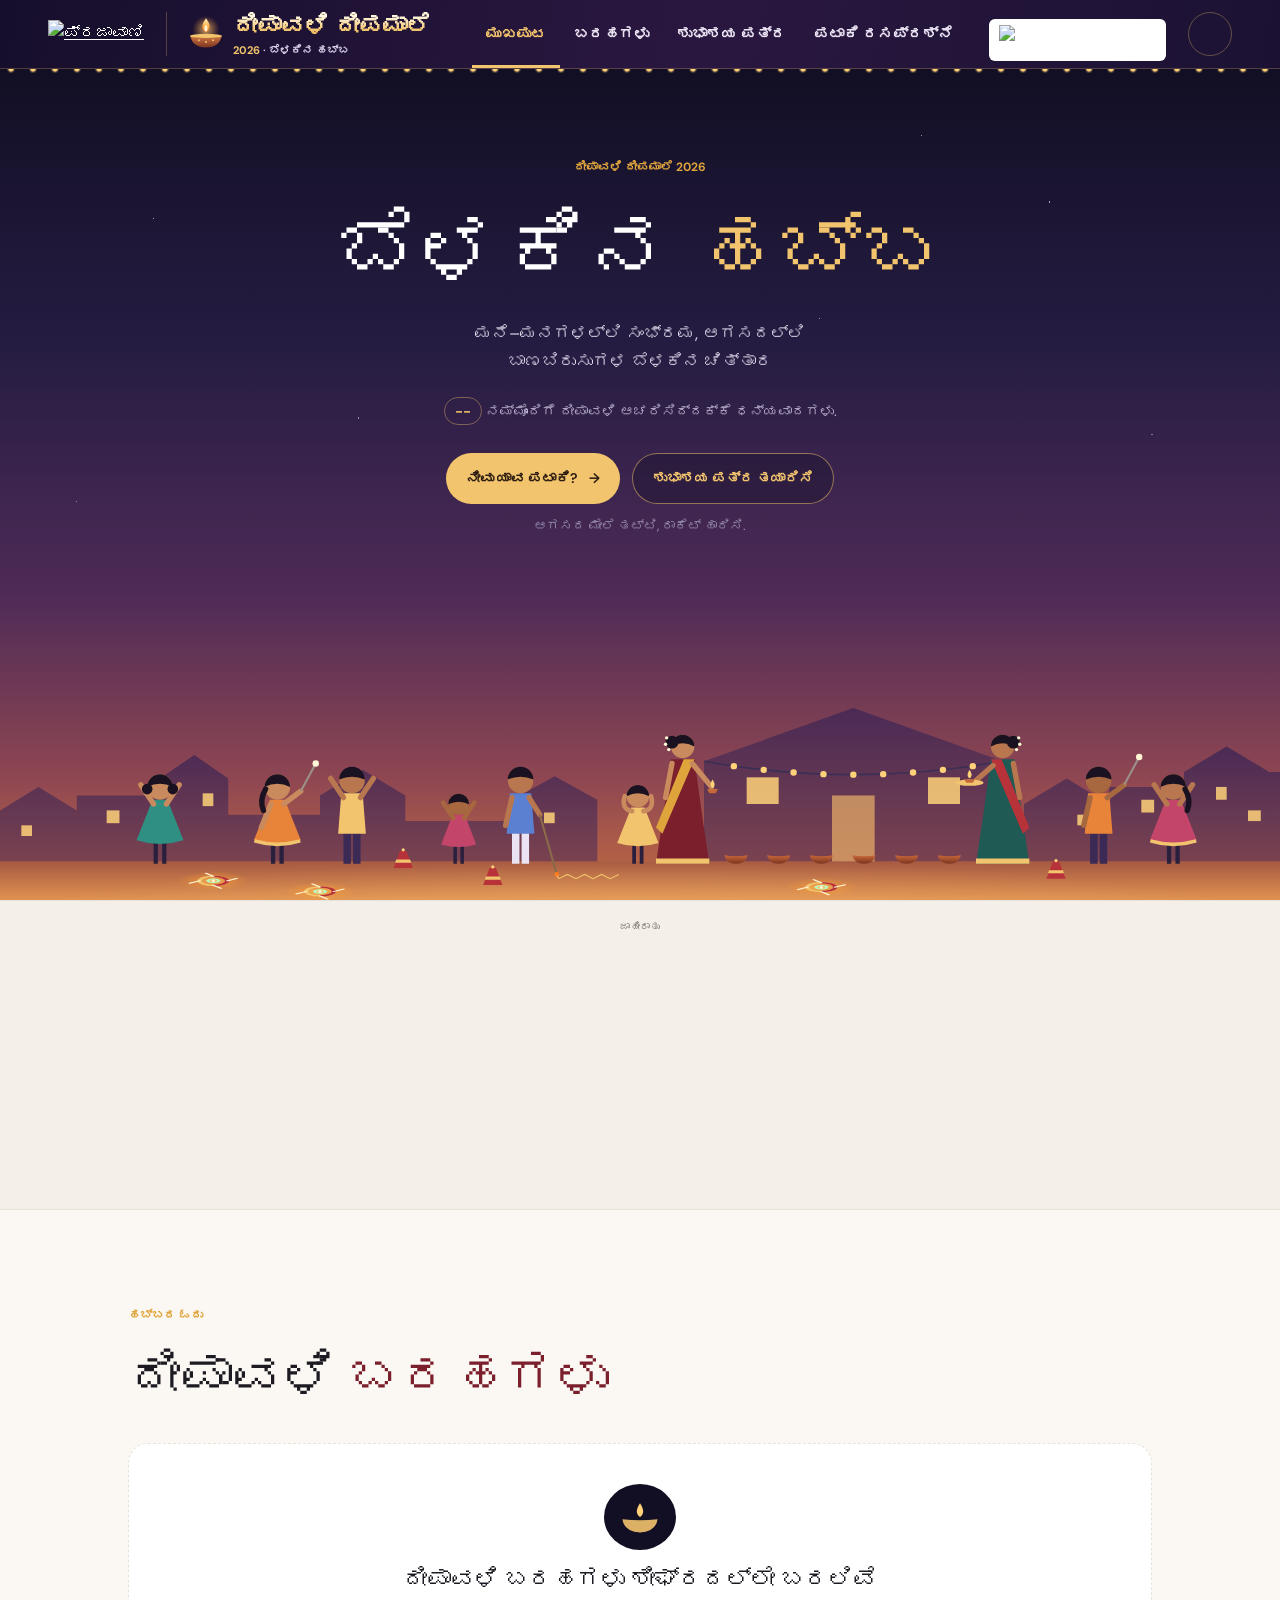
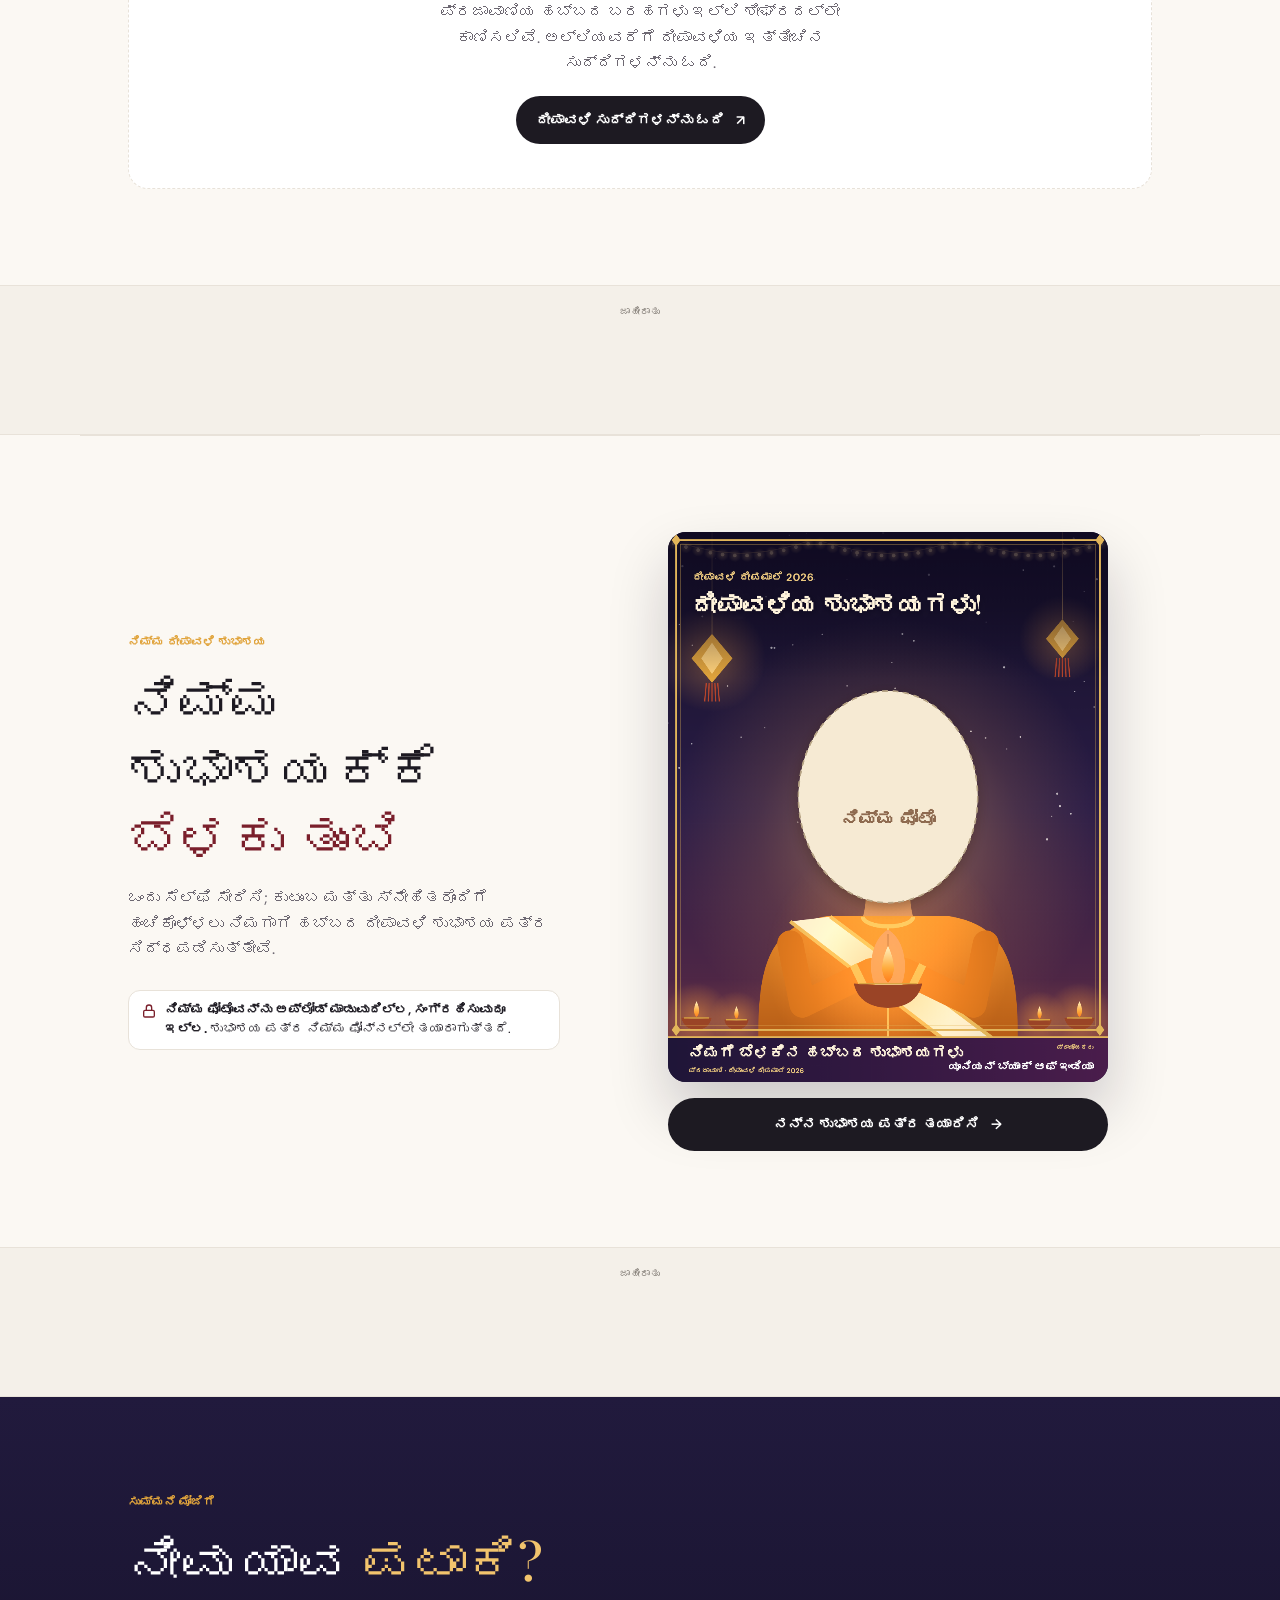
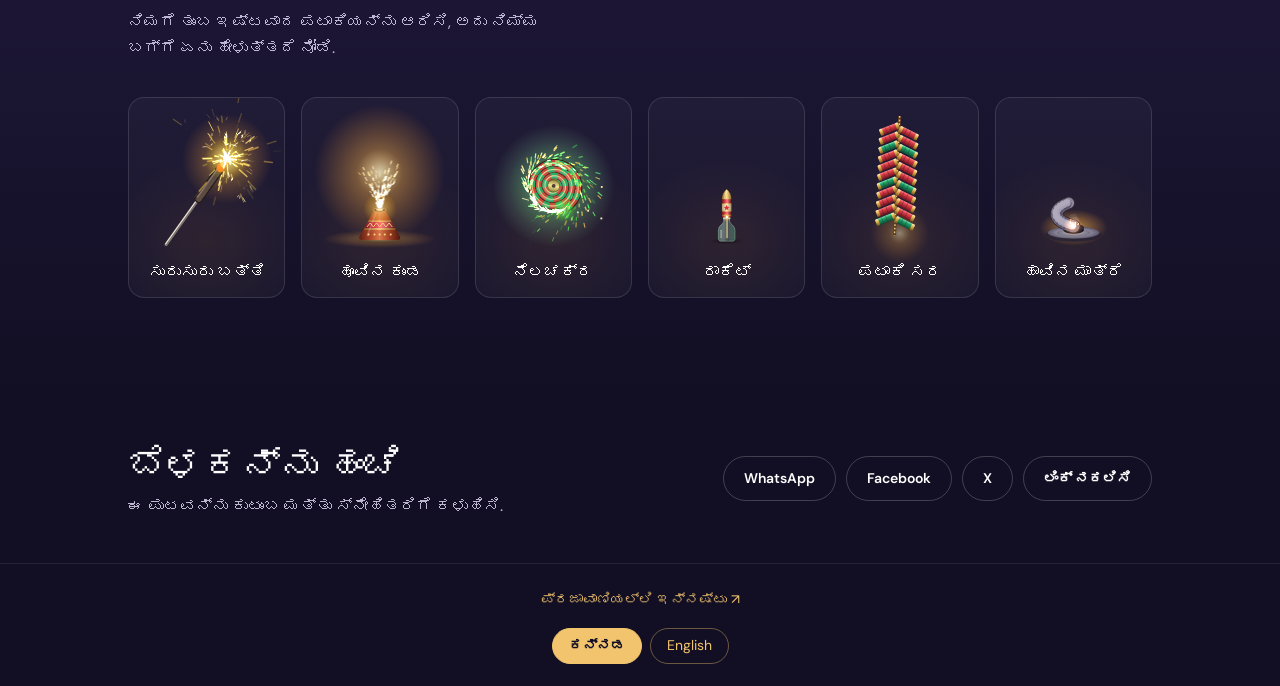
==== commit 0b247585: "Kannada hero: keep the headline, use the new line as the subheading Co-Authored-By: Claude Opus 5.5 " ====
--- a/index.html
+++ b/index.html
@@ -102,8 +102,8 @@
       <canvas class="fireworks" id="fireworks" aria-hidden="true"></canvas>
       <div class="hero-inner">
         <p class="eyebrow">ದೀಪಾವಳಿ ದೀಪಮಾಲೆ 2026</p>
-        <h1 id="hero-title">ಮನೆ–ಮನಗಳಲ್ಲಿ ಸಂಭ್ರಮ, ಆಗಸದಲ್ಲಿ ಬಾಣಬಿರುಸುಗಳ <em>ಬೆಳಕಿನ ಚಿತ್ತಾರ</em></h1>
-        <p class="hero-lede">ನೀರು ತುಂಬುವ ಹಬ್ಬದಿಂದ ಬಲಿಪಾಡ್ಯಮಿವರೆಗೆ ಐದು ದಿನಗಳ ಹಣತೆಯ ಹಬ್ಬ: ಬೀದಿಬೀದಿಯಲ್ಲಿ ನಗು, ಆಗಸದ ತುಂಬ ಬಣ್ಣ.</p>
+        <h1 id="hero-title">ಬೆಳಕಿನ <em>ಹಬ್ಬ</em></h1>
+        <p class="hero-lede">ಮನೆ–ಮನಗಳಲ್ಲಿ ಸಂಭ್ರಮ, ಆಗಸದಲ್ಲಿ ಬಾಣಬಿರುಸುಗಳ ಬೆಳಕಿನ ಚಿತ್ತಾರ</p>
         <p class="countdown" id="countdown" aria-live="off"><span class="countdown-num" id="countdown-num">--</span> <span id="countdown-text">ದಿನಗಳಲ್ಲಿ ದೀಪಾವಳಿ · ಭಾನುವಾರ, ನವೆಂಬರ್ 8</span></p>
         <div class="hero-actions"><a class="button button-gold" href="#crackers" data-track="cracker_cta">ನೀವು ಯಾವ ಪಟಾಕಿ? <span aria-hidden="true">→</span></a><a class="button button-ghost" href="#greeting" data-track="hero_greeting_cta">ಶುಭಾಶಯ ಪತ್ರ ತಯಾರಿಸಿ</a></div>
         <p class="hero-tip">ಆಗಸದ ಮೇಲೆ ತಟ್ಟಿ, ರಾಕೆಟ್ ಹಾರಿಸಿ.</p>
--- a/site/style.css
+++ b/site/style.css
@@ -131,8 +131,7 @@
 .hero-inner a,.hero-inner button{pointer-events:auto}
 .hero h1{margin:0;font:500 clamp(40px,min(7vw,10vh),84px)/1.02 var(--serif);letter-spacing:-.02em}
 .hero h1 em{color:var(--gold)}
-html[lang="kn"] .hero h1{font-size:clamp(30px,min(4.6vw,7vh),58px);line-height:1.25;letter-spacing:0;max-width:18ch;margin-inline:auto;text-wrap:balance}
-.hero-lede{max-width:520px;margin:20px auto 0;color:#d9d3e6;font-size:17px}
+.hero-lede{max-width:520px;margin:20px auto 0;color:#d9d3e6;font-size:17px;text-wrap:balance}
 .countdown{margin:22px 0 0;color:#bfb6d3;font-size:14px;letter-spacing:.02em}
 .countdown-num{display:inline-block;min-width:1.6em;padding:2px 10px;border:1px solid #f2c46d66;border-radius:999px;color:var(--gold);font-weight:700;font-variant-numeric:tabular-nums}
 .hero-actions{display:flex;justify-content:center;flex-wrap:wrap;gap:12px;margin-top:28px}
